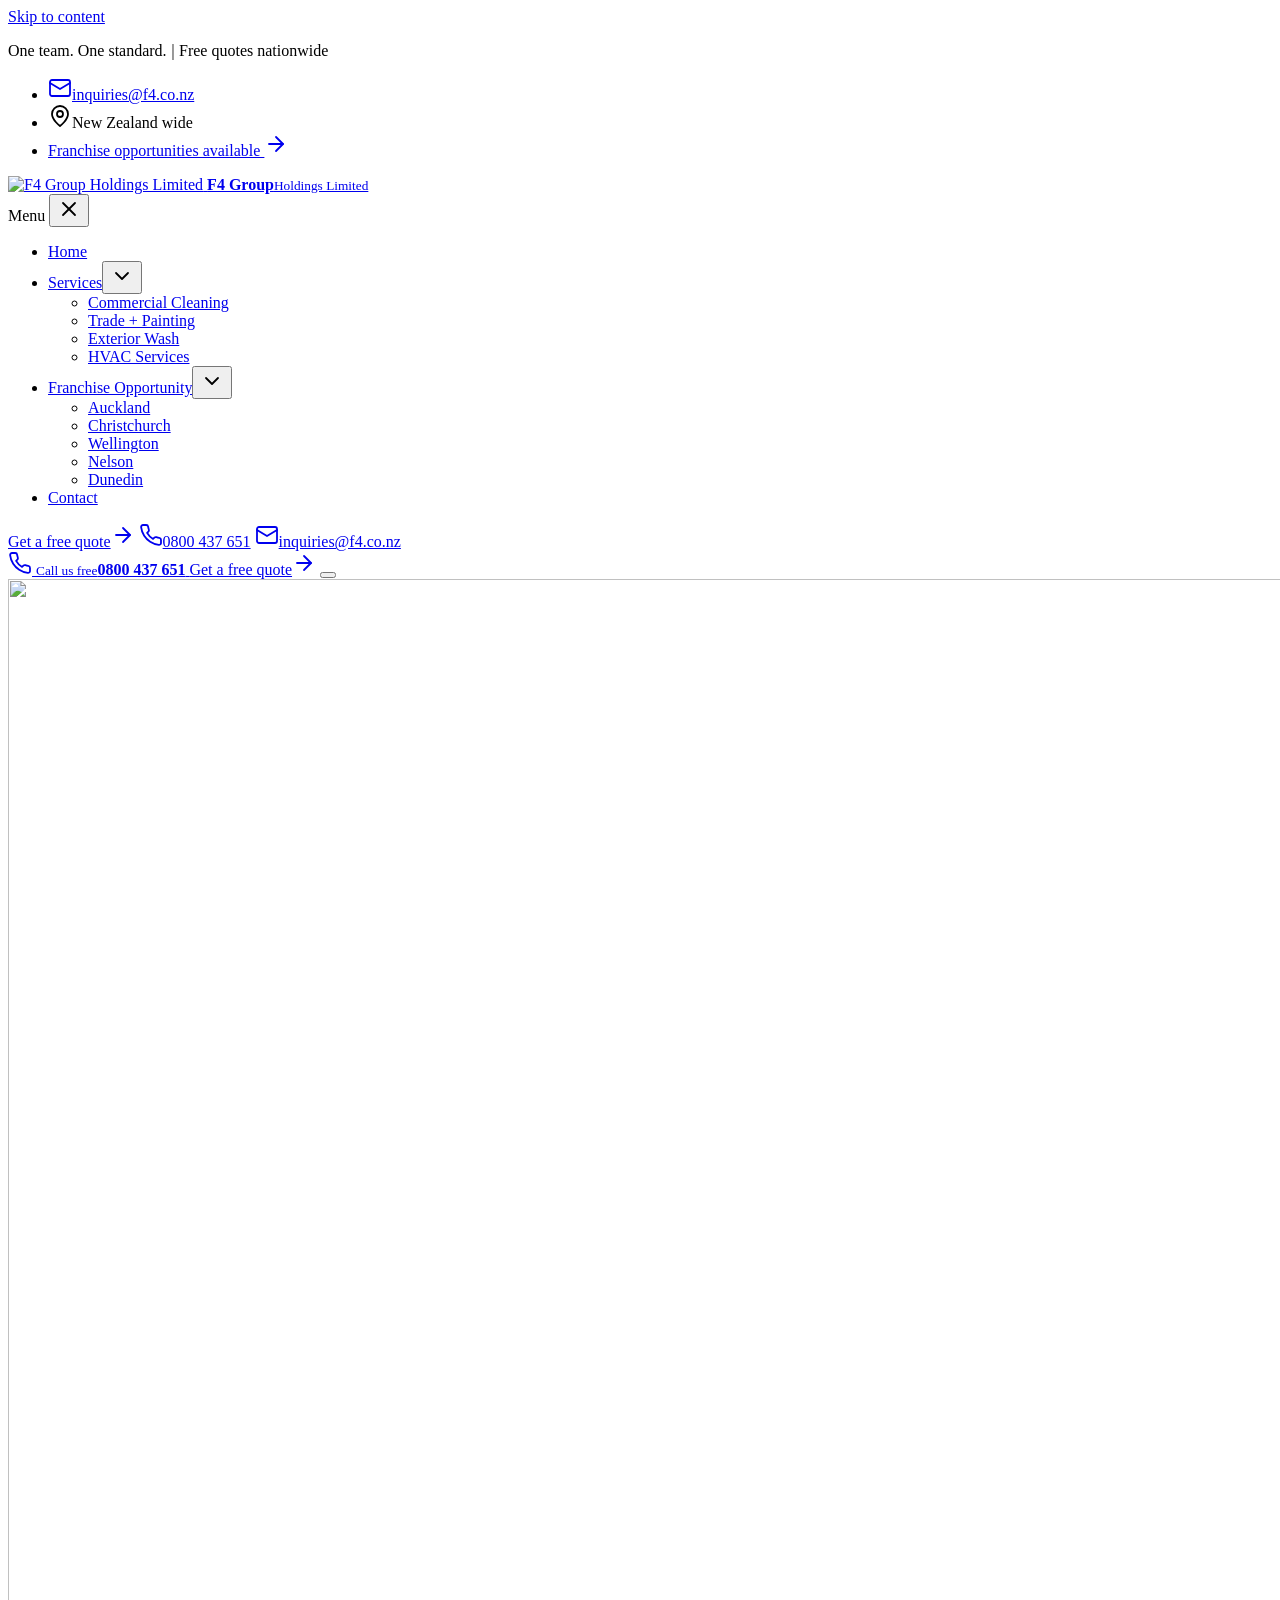
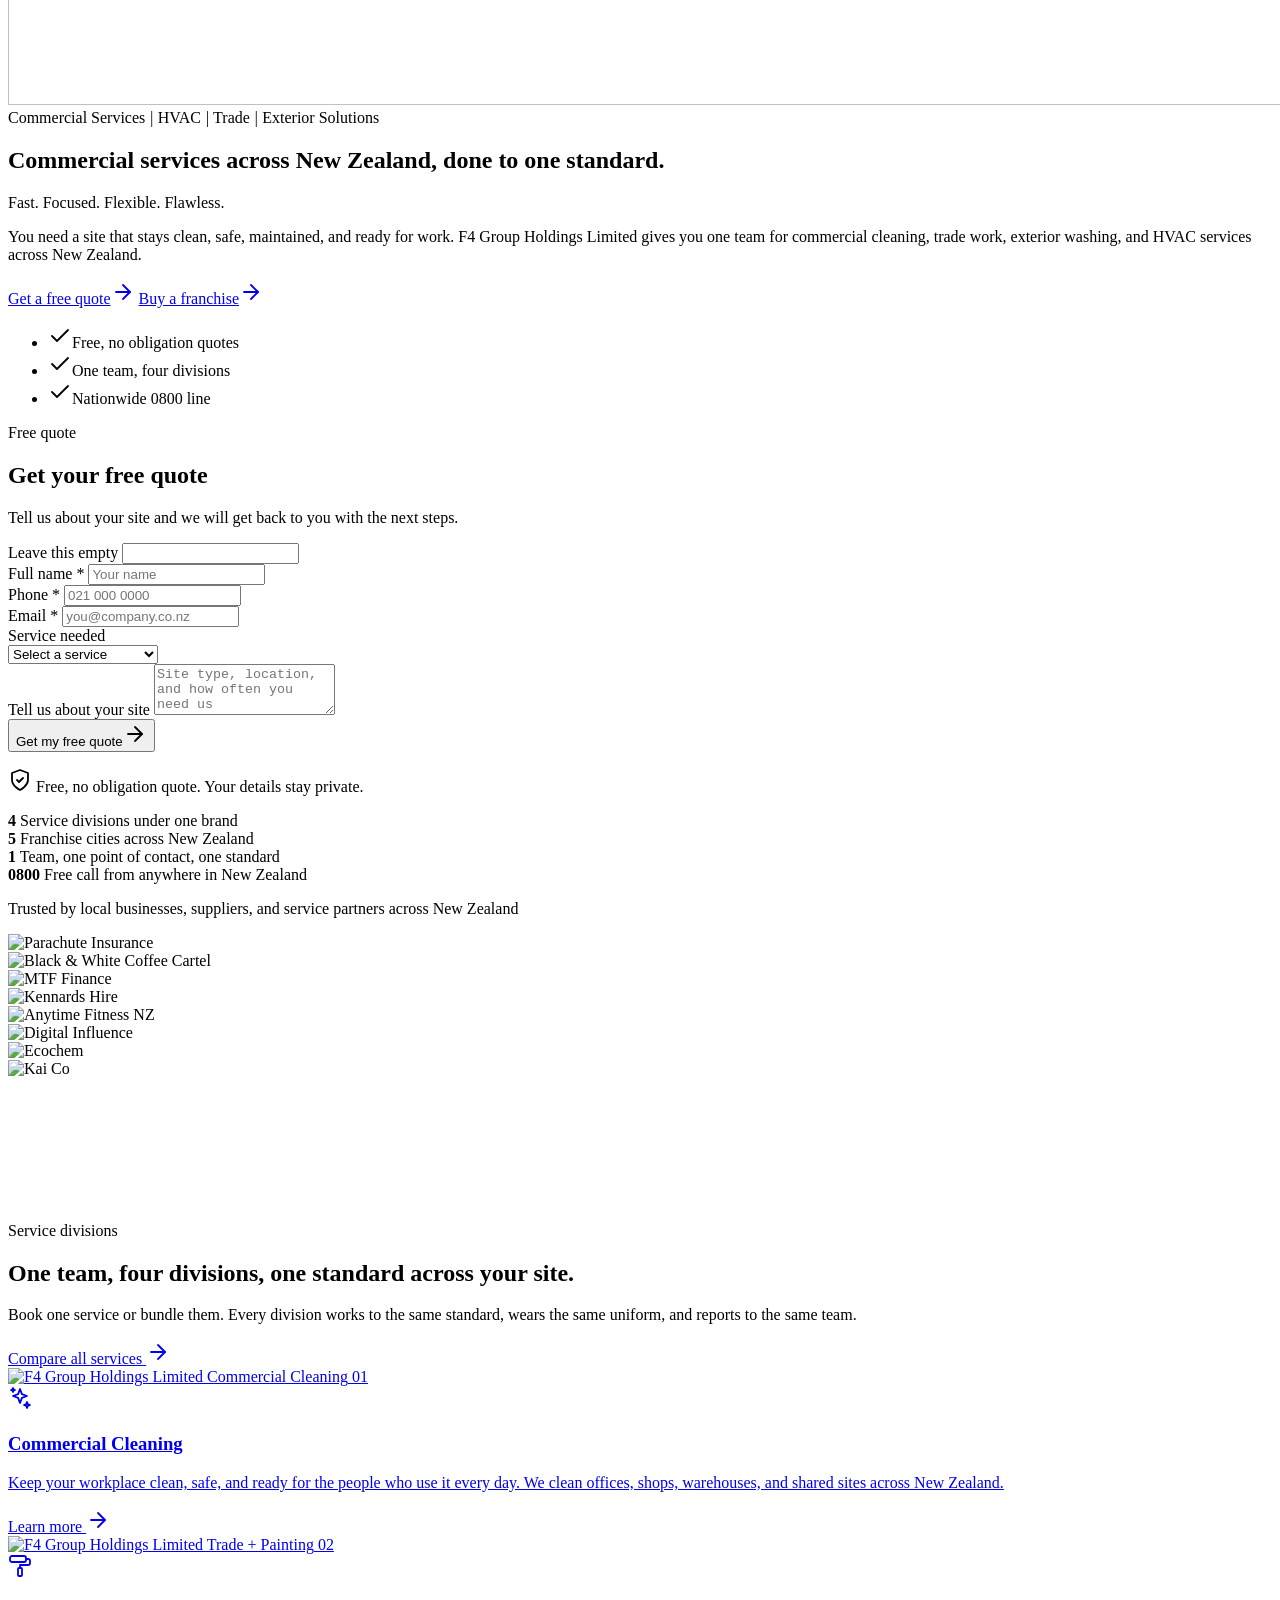
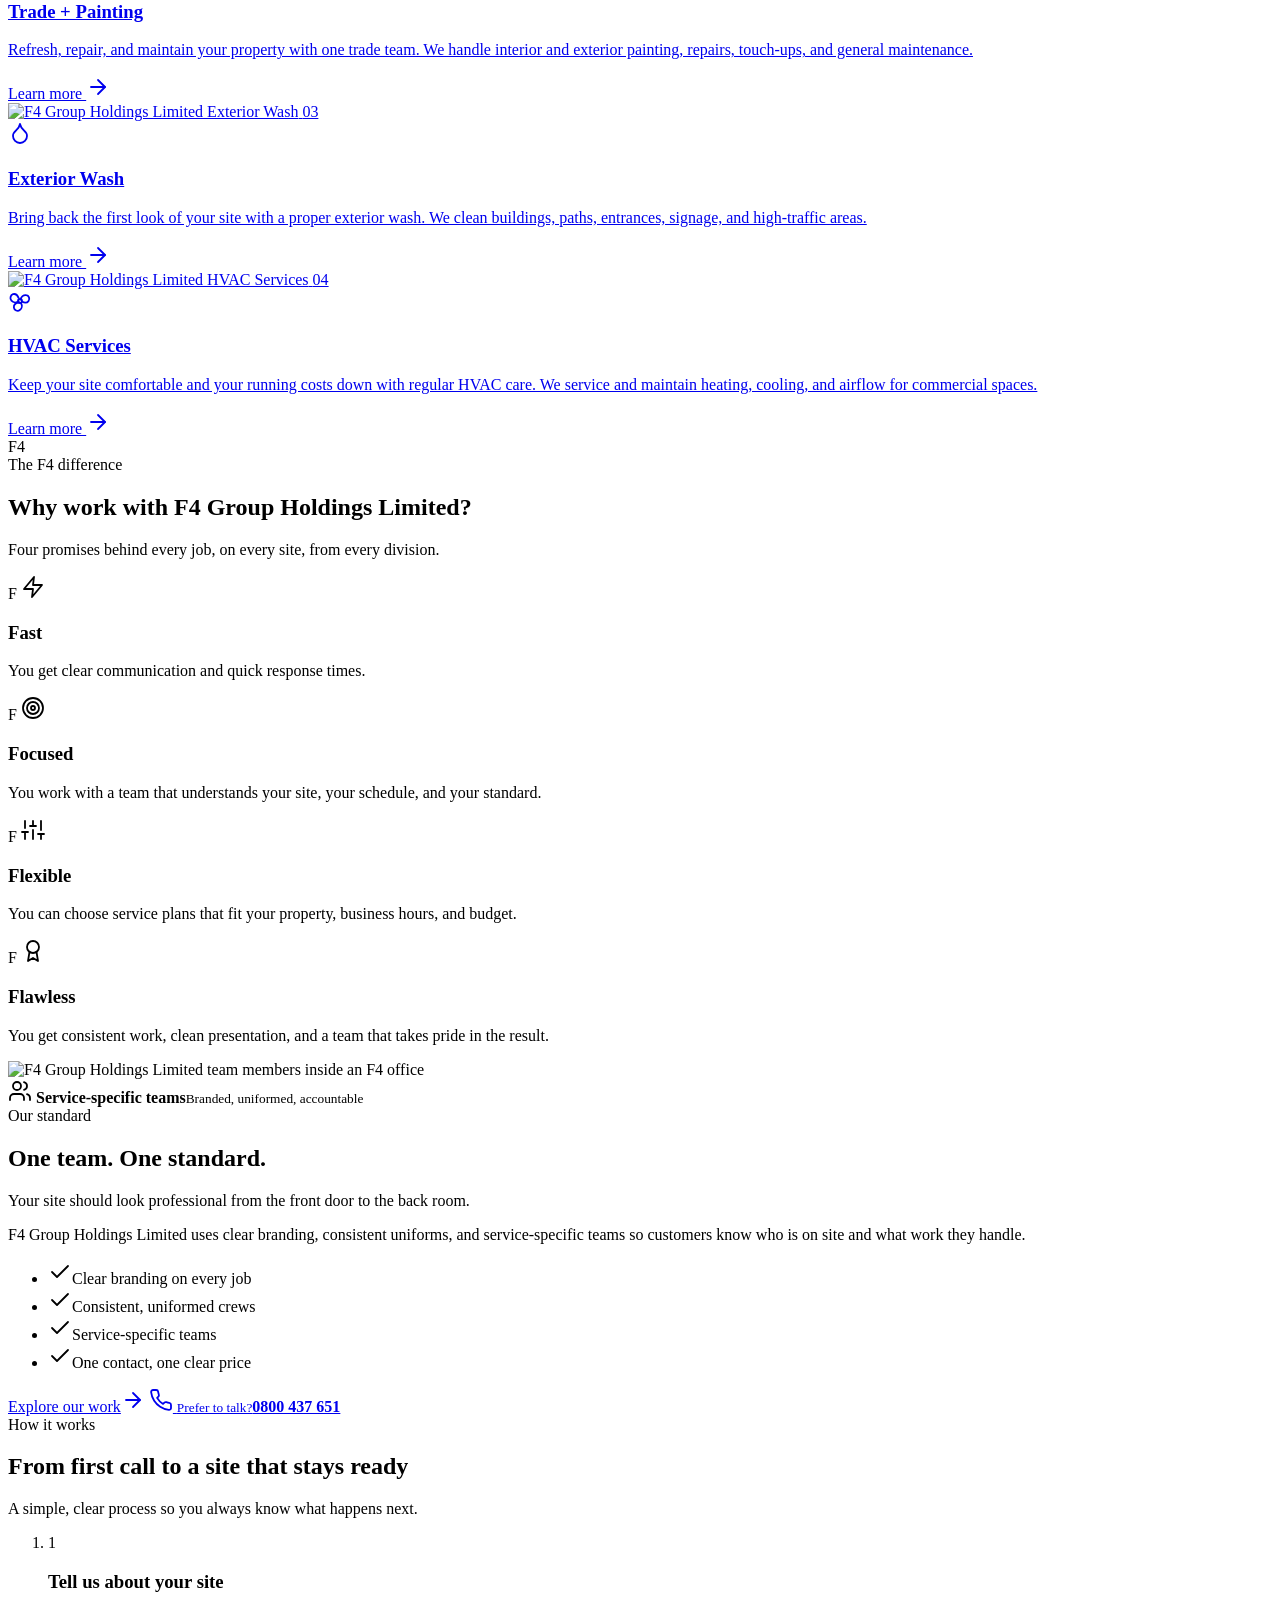
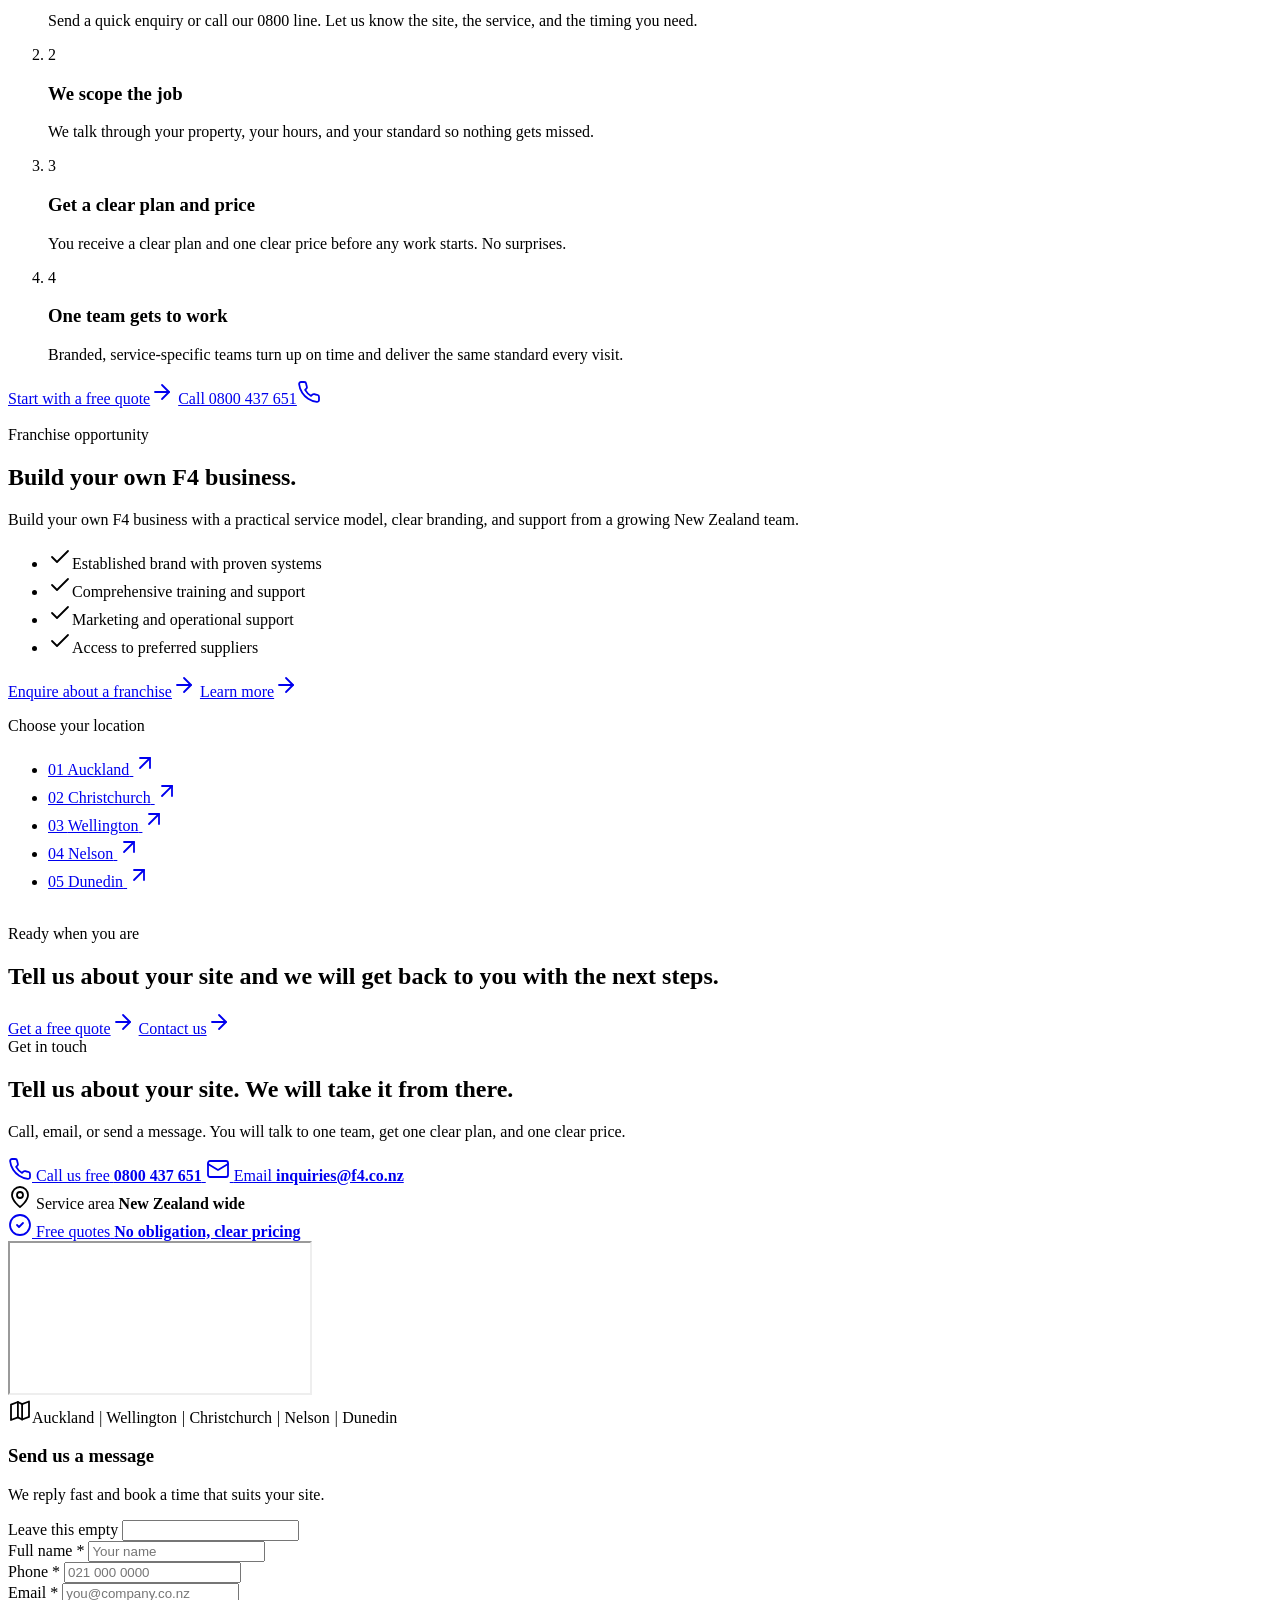
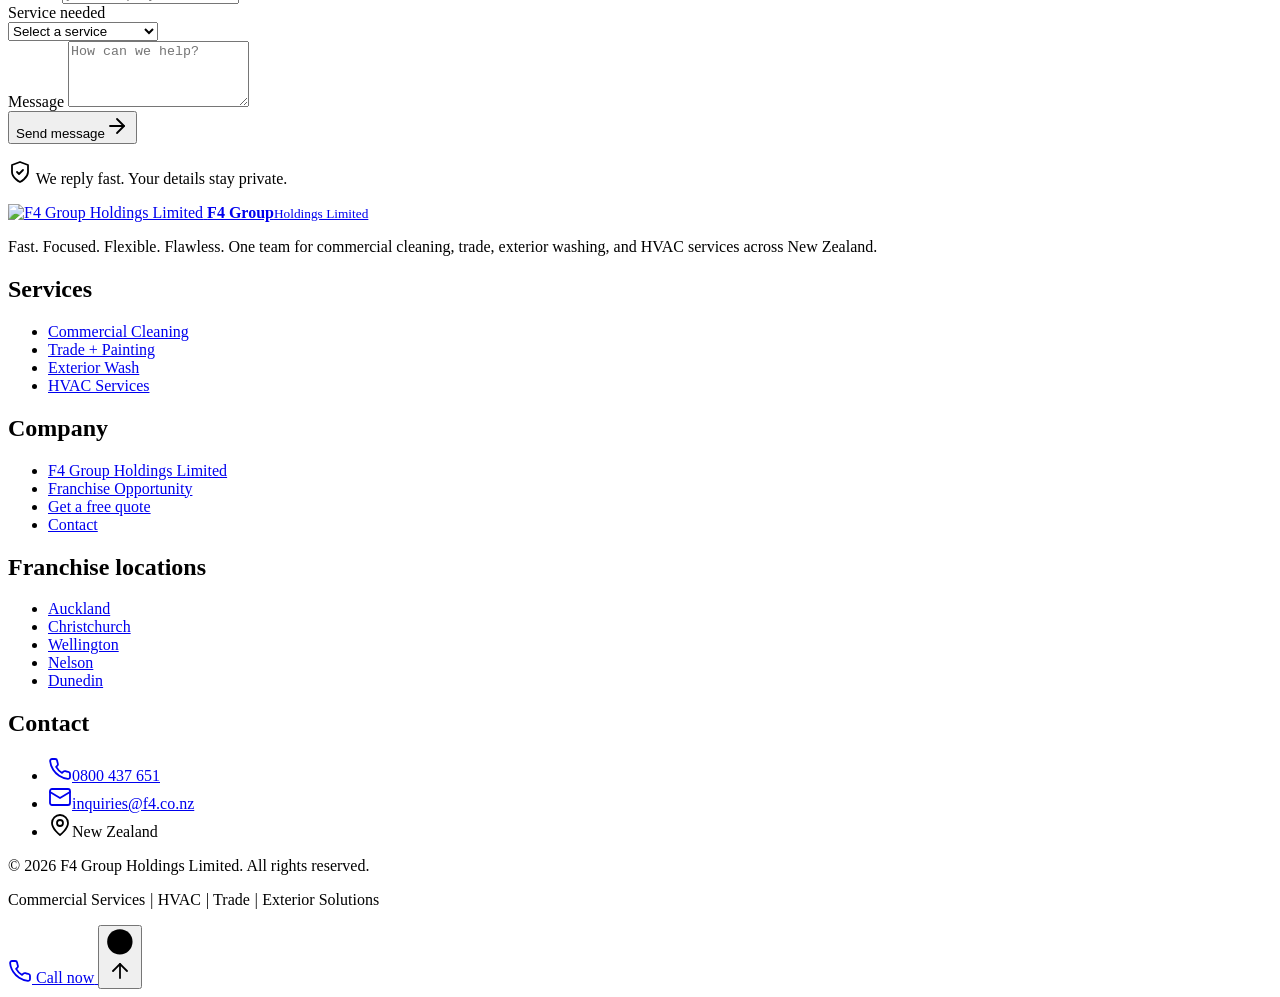
==== docs/index.html @ ef9515d4 "Add GitHub Pages demo site pages" ====
<!doctype html>
<html lang="en-US">
<head>
	<meta charset="UTF-8">
	<meta name="viewport" content="width=device-width, initial-scale=1, viewport-fit=cover">
	<title>F4 Group Holdings Limited | Commercial Services NZ</title>
<meta name='robots' content='noindex, nofollow' />
<script>document.documentElement.classList.add('js');</script>
<link rel="preload" href="assets/fonts/archivo-black-latin-400-normal.woff2" as="font" type="font/woff2" crossorigin>
<link rel="preload" href="assets/fonts/inter-latin-400-normal.woff2" as="font" type="font/woff2" crossorigin>
<link rel="preload" href="assets/img/hero.webp" as="image" fetchpriority="high">
<meta name="theme-color" content="#0b0b0d">
<style id='classic-theme-styles-inline-css'>
/*! This file is auto-generated */
.wp-block-button__link{color:#fff;background-color:#32373c;border-radius:9999px;box-shadow:none;text-decoration:none;padding:calc(.667em + 2px) calc(1.333em + 2px);font-size:1.125em}.wp-block-file__button{background:#32373c;color:#fff;text-decoration:none}
</style>
<style id='global-styles-inline-css'>
:root{--wp--preset--aspect-ratio--square: 1;--wp--preset--aspect-ratio--4-3: 4/3;--wp--preset--aspect-ratio--3-4: 3/4;--wp--preset--aspect-ratio--3-2: 3/2;--wp--preset--aspect-ratio--2-3: 2/3;--wp--preset--aspect-ratio--16-9: 16/9;--wp--preset--aspect-ratio--9-16: 9/16;--wp--preset--color--black: #000000;--wp--preset--color--cyan-bluish-gray: #abb8c3;--wp--preset--color--white: #ffffff;--wp--preset--color--pale-pink: #f78da7;--wp--preset--color--vivid-red: #cf2e2e;--wp--preset--color--luminous-vivid-orange: #ff6900;--wp--preset--color--luminous-vivid-amber: #fcb900;--wp--preset--color--light-green-cyan: #7bdcb5;--wp--preset--color--vivid-green-cyan: #00d084;--wp--preset--color--pale-cyan-blue: #8ed1fc;--wp--preset--color--vivid-cyan-blue: #0693e3;--wp--preset--color--vivid-purple: #9b51e0;--wp--preset--gradient--vivid-cyan-blue-to-vivid-purple: linear-gradient(135deg,rgba(6,147,227,1) 0%,rgb(155,81,224) 100%);--wp--preset--gradient--light-green-cyan-to-vivid-green-cyan: linear-gradient(135deg,rgb(122,220,180) 0%,rgb(0,208,130) 100%);--wp--preset--gradient--luminous-vivid-amber-to-luminous-vivid-orange: linear-gradient(135deg,rgba(252,185,0,1) 0%,rgba(255,105,0,1) 100%);--wp--preset--gradient--luminous-vivid-orange-to-vivid-red: linear-gradient(135deg,rgba(255,105,0,1) 0%,rgb(207,46,46) 100%);--wp--preset--gradient--very-light-gray-to-cyan-bluish-gray: linear-gradient(135deg,rgb(238,238,238) 0%,rgb(169,184,195) 100%);--wp--preset--gradient--cool-to-warm-spectrum: linear-gradient(135deg,rgb(74,234,220) 0%,rgb(151,120,209) 20%,rgb(207,42,186) 40%,rgb(238,44,130) 60%,rgb(251,105,98) 80%,rgb(254,248,76) 100%);--wp--preset--gradient--blush-light-purple: linear-gradient(135deg,rgb(255,206,236) 0%,rgb(152,150,240) 100%);--wp--preset--gradient--blush-bordeaux: linear-gradient(135deg,rgb(254,205,165) 0%,rgb(254,45,45) 50%,rgb(107,0,62) 100%);--wp--preset--gradient--luminous-dusk: linear-gradient(135deg,rgb(255,203,112) 0%,rgb(199,81,192) 50%,rgb(65,88,208) 100%);--wp--preset--gradient--pale-ocean: linear-gradient(135deg,rgb(255,245,203) 0%,rgb(182,227,212) 50%,rgb(51,167,181) 100%);--wp--preset--gradient--electric-grass: linear-gradient(135deg,rgb(202,248,128) 0%,rgb(113,206,126) 100%);--wp--preset--gradient--midnight: linear-gradient(135deg,rgb(2,3,129) 0%,rgb(40,116,252) 100%);--wp--preset--font-size--small: 13px;--wp--preset--font-size--medium: 20px;--wp--preset--font-size--large: 36px;--wp--preset--font-size--x-large: 42px;--wp--preset--spacing--20: 0.44rem;--wp--preset--spacing--30: 0.67rem;--wp--preset--spacing--40: 1rem;--wp--preset--spacing--50: 1.5rem;--wp--preset--spacing--60: 2.25rem;--wp--preset--spacing--70: 3.38rem;--wp--preset--spacing--80: 5.06rem;--wp--preset--shadow--natural: 6px 6px 9px rgba(0, 0, 0, 0.2);--wp--preset--shadow--deep: 12px 12px 50px rgba(0, 0, 0, 0.4);--wp--preset--shadow--sharp: 6px 6px 0px rgba(0, 0, 0, 0.2);--wp--preset--shadow--outlined: 6px 6px 0px -3px rgba(255, 255, 255, 1), 6px 6px rgba(0, 0, 0, 1);--wp--preset--shadow--crisp: 6px 6px 0px rgba(0, 0, 0, 1);}:where(.is-layout-flex){gap: 0.5em;}:where(.is-layout-grid){gap: 0.5em;}body .is-layout-flex{display: flex;}.is-layout-flex{flex-wrap: wrap;align-items: center;}.is-layout-flex > :is(*, div){margin: 0;}body .is-layout-grid{display: grid;}.is-layout-grid > :is(*, div){margin: 0;}:where(.wp-block-columns.is-layout-flex){gap: 2em;}:where(.wp-block-columns.is-layout-grid){gap: 2em;}:where(.wp-block-post-template.is-layout-flex){gap: 1.25em;}:where(.wp-block-post-template.is-layout-grid){gap: 1.25em;}.has-black-color{color: var(--wp--preset--color--black) !important;}.has-cyan-bluish-gray-color{color: var(--wp--preset--color--cyan-bluish-gray) !important;}.has-white-color{color: var(--wp--preset--color--white) !important;}.has-pale-pink-color{color: var(--wp--preset--color--pale-pink) !important;}.has-vivid-red-color{color: var(--wp--preset--color--vivid-red) !important;}.has-luminous-vivid-orange-color{color: var(--wp--preset--color--luminous-vivid-orange) !important;}.has-luminous-vivid-amber-color{color: var(--wp--preset--color--luminous-vivid-amber) !important;}.has-light-green-cyan-color{color: var(--wp--preset--color--light-green-cyan) !important;}.has-vivid-green-cyan-color{color: var(--wp--preset--color--vivid-green-cyan) !important;}.has-pale-cyan-blue-color{color: var(--wp--preset--color--pale-cyan-blue) !important;}.has-vivid-cyan-blue-color{color: var(--wp--preset--color--vivid-cyan-blue) !important;}.has-vivid-purple-color{color: var(--wp--preset--color--vivid-purple) !important;}.has-black-background-color{background-color: var(--wp--preset--color--black) !important;}.has-cyan-bluish-gray-background-color{background-color: var(--wp--preset--color--cyan-bluish-gray) !important;}.has-white-background-color{background-color: var(--wp--preset--color--white) !important;}.has-pale-pink-background-color{background-color: var(--wp--preset--color--pale-pink) !important;}.has-vivid-red-background-color{background-color: var(--wp--preset--color--vivid-red) !important;}.has-luminous-vivid-orange-background-color{background-color: var(--wp--preset--color--luminous-vivid-orange) !important;}.has-luminous-vivid-amber-background-color{background-color: var(--wp--preset--color--luminous-vivid-amber) !important;}.has-light-green-cyan-background-color{background-color: var(--wp--preset--color--light-green-cyan) !important;}.has-vivid-green-cyan-background-color{background-color: var(--wp--preset--color--vivid-green-cyan) !important;}.has-pale-cyan-blue-background-color{background-color: var(--wp--preset--color--pale-cyan-blue) !important;}.has-vivid-cyan-blue-background-color{background-color: var(--wp--preset--color--vivid-cyan-blue) !important;}.has-vivid-purple-background-color{background-color: var(--wp--preset--color--vivid-purple) !important;}.has-black-border-color{border-color: var(--wp--preset--color--black) !important;}.has-cyan-bluish-gray-border-color{border-color: var(--wp--preset--color--cyan-bluish-gray) !important;}.has-white-border-color{border-color: var(--wp--preset--color--white) !important;}.has-pale-pink-border-color{border-color: var(--wp--preset--color--pale-pink) !important;}.has-vivid-red-border-color{border-color: var(--wp--preset--color--vivid-red) !important;}.has-luminous-vivid-orange-border-color{border-color: var(--wp--preset--color--luminous-vivid-orange) !important;}.has-luminous-vivid-amber-border-color{border-color: var(--wp--preset--color--luminous-vivid-amber) !important;}.has-light-green-cyan-border-color{border-color: var(--wp--preset--color--light-green-cyan) !important;}.has-vivid-green-cyan-border-color{border-color: var(--wp--preset--color--vivid-green-cyan) !important;}.has-pale-cyan-blue-border-color{border-color: var(--wp--preset--color--pale-cyan-blue) !important;}.has-vivid-cyan-blue-border-color{border-color: var(--wp--preset--color--vivid-cyan-blue) !important;}.has-vivid-purple-border-color{border-color: var(--wp--preset--color--vivid-purple) !important;}.has-vivid-cyan-blue-to-vivid-purple-gradient-background{background: var(--wp--preset--gradient--vivid-cyan-blue-to-vivid-purple) !important;}.has-light-green-cyan-to-vivid-green-cyan-gradient-background{background: var(--wp--preset--gradient--light-green-cyan-to-vivid-green-cyan) !important;}.has-luminous-vivid-amber-to-luminous-vivid-orange-gradient-background{background: var(--wp--preset--gradient--luminous-vivid-amber-to-luminous-vivid-orange) !important;}.has-luminous-vivid-orange-to-vivid-red-gradient-background{background: var(--wp--preset--gradient--luminous-vivid-orange-to-vivid-red) !important;}.has-very-light-gray-to-cyan-bluish-gray-gradient-background{background: var(--wp--preset--gradient--very-light-gray-to-cyan-bluish-gray) !important;}.has-cool-to-warm-spectrum-gradient-background{background: var(--wp--preset--gradient--cool-to-warm-spectrum) !important;}.has-blush-light-purple-gradient-background{background: var(--wp--preset--gradient--blush-light-purple) !important;}.has-blush-bordeaux-gradient-background{background: var(--wp--preset--gradient--blush-bordeaux) !important;}.has-luminous-dusk-gradient-background{background: var(--wp--preset--gradient--luminous-dusk) !important;}.has-pale-ocean-gradient-background{background: var(--wp--preset--gradient--pale-ocean) !important;}.has-electric-grass-gradient-background{background: var(--wp--preset--gradient--electric-grass) !important;}.has-midnight-gradient-background{background: var(--wp--preset--gradient--midnight) !important;}.has-small-font-size{font-size: var(--wp--preset--font-size--small) !important;}.has-medium-font-size{font-size: var(--wp--preset--font-size--medium) !important;}.has-large-font-size{font-size: var(--wp--preset--font-size--large) !important;}.has-x-large-font-size{font-size: var(--wp--preset--font-size--x-large) !important;}
:where(.wp-block-post-template.is-layout-flex){gap: 1.25em;}:where(.wp-block-post-template.is-layout-grid){gap: 1.25em;}
:where(.wp-block-columns.is-layout-flex){gap: 2em;}:where(.wp-block-columns.is-layout-grid){gap: 2em;}
:root :where(.wp-block-pullquote){font-size: 1.5em;line-height: 1.6;}
</style>
<link rel='stylesheet' id='f4-main-css' href='assets/css/main.css' media='all' />
<style>
html { color-scheme: light; }
.map-static { position: absolute; inset: 0; display: grid; place-items: center; text-align: center; padding: 24px 24px 80px;
  background: radial-gradient(circle at 30% 40%, rgba(229,6,21,.12), transparent 60%), repeating-linear-gradient(0deg, #e8e5df 0 1px, transparent 1px 40px), repeating-linear-gradient(90deg, #e8e5df 0 1px, transparent 1px 40px), #f1eee9; color: #1a1a1f; }
.map-static__inner { display: grid; gap: 6px; max-width: 320px; }
.map-static strong { font-family: "Archivo Black", sans-serif; font-weight: 400; font-size: 20px; }
.map-static span span, .map-static__inner > span { font-size: 14px; color: #5f5f69; }
</style>
</head>
<body class="home page-template-default page page-id-5 wp-embed-responsive is-home">
<a class="skip-link" href="#main">Skip to content</a>
<div class="scroll-progress" aria-hidden="true"><span></span></div>

<header class="site-header" data-header>
	<div class="topbar">
		<div class="container topbar__inner">
			<p class="topbar__tag">One team. One standard. <i>|</i> Free quotes nationwide</p>
			<ul class="topbar__links">
				<li><a href="mailto:inquiries@f4.co.nz"><svg class="icon icon-mail " width="24" height="24" viewBox="0 0 24 24" fill="none" stroke="currentColor" stroke-width="1.8" stroke-linecap="round" stroke-linejoin="round" aria-hidden="true" focusable="false"><rect x="2" y="4" width="20" height="16" rx="2"/><path d="m22 7-10 6L2 7"/></svg><span>inquiries@f4.co.nz</span></a></li>
				<li><span><svg class="icon icon-pin " width="24" height="24" viewBox="0 0 24 24" fill="none" stroke="currentColor" stroke-width="1.8" stroke-linecap="round" stroke-linejoin="round" aria-hidden="true" focusable="false"><path d="M20 10c0 6-8 12-8 12s-8-6-8-12a8 8 0 0 1 16 0z"/><circle cx="12" cy="10" r="3"/></svg>New Zealand wide</span></li>
				<li><a class="topbar__franchise" href="franchise-opportunity.html">Franchise opportunities available <svg class="icon icon-arrow-right " width="24" height="24" viewBox="0 0 24 24" fill="none" stroke="currentColor" stroke-width="1.8" stroke-linecap="round" stroke-linejoin="round" aria-hidden="true" focusable="false"><path d="M5 12h14"/><path d="m12 5 7 7-7 7"/></svg></a></li>
			</ul>
		</div>
	</div>

	<div class="container header-main">
		<a class="brand" href="index.html" aria-label="F4 Group Holdings Limited home">
			<img class="brand__logo" src="assets/img/logo.png" alt="F4 Group Holdings Limited" width="120" height="116">			<span class="brand__text"><strong>F4 Group</strong><small>Holdings Limited</small></span>
		</a>

		<nav class="primary-nav" id="primary-nav" aria-label="Primary" data-nav>
			<div class="primary-nav__head">
				<span class="eyebrow eyebrow--gold">Menu</span>
				<button class="nav-close" type="button" aria-label="Close menu" data-nav-close><svg class="icon icon-close " width="24" height="24" viewBox="0 0 24 24" fill="none" stroke="currentColor" stroke-width="1.8" stroke-linecap="round" stroke-linejoin="round" aria-hidden="true" focusable="false"><path d="M18 6 6 18"/><path d="m6 6 12 12"/></svg></button>
			</div>
			<ul id="menu-f4-primary" class="menu"><li id="menu-item-20" class="menu-item menu-item-type-post_type menu-item-object-page menu-item-home current-menu-item page_item page-item-5 current_page_item menu-item-20"><a href="index.html" aria-current="page">Home</a></li>
<li id="menu-item-21" class="menu-item menu-item-type-post_type menu-item-object-page menu-item-has-children menu-item-21"><a href="f4-group.html">Services</a><button class="submenu-toggle" type="button" aria-expanded="false" aria-label="Show Services submenu"><svg class="icon icon-chevron-down " width="24" height="24" viewBox="0 0 24 24" fill="none" stroke="currentColor" stroke-width="1.8" stroke-linecap="round" stroke-linejoin="round" aria-hidden="true" focusable="false"><path d="m6 9 6 6 6-6"/></svg></button>
<ul class="sub-menu">
	<li id="menu-item-22" class="menu-item menu-item-type-post_type menu-item-object-page menu-item-22"><a href="services-commercial-cleaning.html">Commercial Cleaning</a></li>
	<li id="menu-item-23" class="menu-item menu-item-type-post_type menu-item-object-page menu-item-23"><a href="services-trade-painting.html">Trade + Painting</a></li>
	<li id="menu-item-24" class="menu-item menu-item-type-post_type menu-item-object-page menu-item-24"><a href="services-exterior-wash.html">Exterior Wash</a></li>
	<li id="menu-item-25" class="menu-item menu-item-type-post_type menu-item-object-page menu-item-25"><a href="services-hvac-services.html">HVAC Services</a></li>
</ul>
</li>
<li id="menu-item-26" class="menu-item menu-item-type-post_type menu-item-object-page menu-item-has-children menu-item-26"><a href="franchise-opportunity.html">Franchise Opportunity</a><button class="submenu-toggle" type="button" aria-expanded="false" aria-label="Show Franchise Opportunity submenu"><svg class="icon icon-chevron-down " width="24" height="24" viewBox="0 0 24 24" fill="none" stroke="currentColor" stroke-width="1.8" stroke-linecap="round" stroke-linejoin="round" aria-hidden="true" focusable="false"><path d="m6 9 6 6 6-6"/></svg></button>
<ul class="sub-menu">
	<li id="menu-item-27" class="menu-item menu-item-type-post_type menu-item-object-page menu-item-27"><a href="franchise-auckland.html">Auckland</a></li>
	<li id="menu-item-28" class="menu-item menu-item-type-post_type menu-item-object-page menu-item-28"><a href="franchise-christchurch.html">Christchurch</a></li>
	<li id="menu-item-29" class="menu-item menu-item-type-post_type menu-item-object-page menu-item-29"><a href="franchise-wellington.html">Wellington</a></li>
	<li id="menu-item-30" class="menu-item menu-item-type-post_type menu-item-object-page menu-item-30"><a href="franchise-nelson.html">Nelson</a></li>
	<li id="menu-item-31" class="menu-item menu-item-type-post_type menu-item-object-page menu-item-31"><a href="franchise-dunedin.html">Dunedin</a></li>
</ul>
</li>
<li id="menu-item-32" class="menu-item menu-item-type-post_type menu-item-object-page menu-item-32"><a href="contact.html">Contact</a></li>
</ul>			<div class="primary-nav__foot">
				<a class="btn btn--red" href="quote.html" ><span>Get a free quote</span><svg class="icon icon-arrow-right " width="24" height="24" viewBox="0 0 24 24" fill="none" stroke="currentColor" stroke-width="1.8" stroke-linecap="round" stroke-linejoin="round" aria-hidden="true" focusable="false"><path d="M5 12h14"/><path d="m12 5 7 7-7 7"/></svg></a>				<a class="nav-contact" href="tel:0800437651"><svg class="icon icon-phone " width="24" height="24" viewBox="0 0 24 24" fill="none" stroke="currentColor" stroke-width="1.8" stroke-linecap="round" stroke-linejoin="round" aria-hidden="true" focusable="false"><path d="M22 16.92v3a2 2 0 0 1-2.18 2 19.8 19.8 0 0 1-8.63-3.07 19.5 19.5 0 0 1-6-6A19.8 19.8 0 0 1 2.12 4.18 2 2 0 0 1 4.11 2h3a2 2 0 0 1 2 1.72c.13.96.36 1.9.7 2.81a2 2 0 0 1-.45 2.11L8.09 9.91a16 16 0 0 0 6 6l1.27-1.27a2 2 0 0 1 2.11-.45c.91.34 1.85.57 2.81.7A2 2 0 0 1 22 16.92z"/></svg><span>0800 437 651</span></a>
				<a class="nav-contact" href="mailto:inquiries@f4.co.nz"><svg class="icon icon-mail " width="24" height="24" viewBox="0 0 24 24" fill="none" stroke="currentColor" stroke-width="1.8" stroke-linecap="round" stroke-linejoin="round" aria-hidden="true" focusable="false"><rect x="2" y="4" width="20" height="16" rx="2"/><path d="m22 7-10 6L2 7"/></svg><span>inquiries@f4.co.nz</span></a>
			</div>
		</nav>

		<div class="header-actions">
			<a class="header-call" href="tel:0800437651" aria-label="Call 0800 437 651">
				<span class="call-circle"><svg class="icon icon-phone " width="24" height="24" viewBox="0 0 24 24" fill="none" stroke="currentColor" stroke-width="1.8" stroke-linecap="round" stroke-linejoin="round" aria-hidden="true" focusable="false"><path d="M22 16.92v3a2 2 0 0 1-2.18 2 19.8 19.8 0 0 1-8.63-3.07 19.5 19.5 0 0 1-6-6A19.8 19.8 0 0 1 2.12 4.18 2 2 0 0 1 4.11 2h3a2 2 0 0 1 2 1.72c.13.96.36 1.9.7 2.81a2 2 0 0 1-.45 2.11L8.09 9.91a16 16 0 0 0 6 6l1.27-1.27a2 2 0 0 1 2.11-.45c.91.34 1.85.57 2.81.7A2 2 0 0 1 22 16.92z"/></svg></span>
				<span class="header-call__text"><small>Call us free</small><strong>0800 437 651</strong></span>
			</a>
			<a class="btn btn--red" href="quote.html" data-cta="header"><span>Get a free quote</span><svg class="icon icon-arrow-right " width="24" height="24" viewBox="0 0 24 24" fill="none" stroke="currentColor" stroke-width="1.8" stroke-linecap="round" stroke-linejoin="round" aria-hidden="true" focusable="false"><path d="M5 12h14"/><path d="m12 5 7 7-7 7"/></svg></a>			<button class="nav-toggle" type="button" aria-controls="primary-nav" aria-expanded="false" aria-label="Open menu" data-nav-toggle>
				<span></span><span></span><span></span>
			</button>
		</div>
	</div>
</header>
<div class="nav-overlay" data-nav-close aria-hidden="true"></div>

<main id="main" class="site-main">

<!-- HERO: content shows immediately, no reveal animation. -->
<section class="hero" aria-labelledby="hero-title">
	<div class="hero__media" aria-hidden="true">
		<img src="assets/img/hero.webp" alt="" width="2000" height="1126" fetchpriority="high">
	</div>
	<div class="hero__grid-lines" aria-hidden="true"></div>
	<div class="container hero__inner">
		<div class="hero__content">
			<span class="eyebrow eyebrow--gold">Commercial Services <i>|</i> HVAC <i>|</i> Trade <i>|</i> Exterior Solutions</span>
			<h1 id="hero-title" class="hero__title">Commercial services across New Zealand, <span class="text-red">done to one standard.</span></h1>
			<p class="hero__tagline">Fast. Focused. Flexible. Flawless.</p>
			<p class="hero__text">You need a site that stays clean, safe, maintained, and ready for work. F4 Group Holdings Limited gives you one team for commercial cleaning, trade work, exterior washing, and HVAC services across New Zealand.</p>
			<div class="btn-row">
				<a class="btn btn--red" href="quote.html" ><span>Get a free quote</span><svg class="icon icon-arrow-right " width="24" height="24" viewBox="0 0 24 24" fill="none" stroke="currentColor" stroke-width="1.8" stroke-linecap="round" stroke-linejoin="round" aria-hidden="true" focusable="false"><path d="M5 12h14"/><path d="m12 5 7 7-7 7"/></svg></a>				<a class="btn btn--white" href="franchise-opportunity.html" ><span>Buy a franchise</span><svg class="icon icon-arrow-right " width="24" height="24" viewBox="0 0 24 24" fill="none" stroke="currentColor" stroke-width="1.8" stroke-linecap="round" stroke-linejoin="round" aria-hidden="true" focusable="false"><path d="M5 12h14"/><path d="m12 5 7 7-7 7"/></svg></a>			</div>
			<ul class="hero__trust">
				<li><svg class="icon icon-check " width="24" height="24" viewBox="0 0 24 24" fill="none" stroke="currentColor" stroke-width="1.8" stroke-linecap="round" stroke-linejoin="round" aria-hidden="true" focusable="false"><path d="M20 6 9 17l-5-5"/></svg>Free, no obligation quotes</li>
				<li><svg class="icon icon-check " width="24" height="24" viewBox="0 0 24 24" fill="none" stroke="currentColor" stroke-width="1.8" stroke-linecap="round" stroke-linejoin="round" aria-hidden="true" focusable="false"><path d="M20 6 9 17l-5-5"/></svg>One team, four divisions</li>
				<li><svg class="icon icon-check " width="24" height="24" viewBox="0 0 24 24" fill="none" stroke="currentColor" stroke-width="1.8" stroke-linecap="round" stroke-linejoin="round" aria-hidden="true" focusable="false"><path d="M20 6 9 17l-5-5"/></svg>Nationwide 0800 line</li>
			</ul>
		</div>

		<div class="hero__form">
			<div class="form-card form-card--hero" id="quote">
				<div class="form-card__head">
					<span class="form-card__badge">Free quote</span>
					<h2 class="h3">Get your free quote</h2>
					<p>Tell us about your site and we will get back to you with the next steps.</p>
				</div>
					<form id="f4-form-quote-1" class="f4-form f4-form--quote is-compact" action="#" method="post" novalidate>
		
		<input type="hidden" name="action" value="f4_form">
		<input type="hidden" name="f4_type" value="quote">
		<input type="hidden" name="f4_id" value="f4-form-quote-1">
		<input type="hidden" name="f4_ref" value="index.html">
		<input type="hidden" id="f4_nonce" name="f4_nonce" value="ca314bc2db" /><input type="hidden" name="_wp_http_referer" value="/" />		<div class="hp-field" aria-hidden="true"><label>Leave this empty <input type="text" name="f4_website" tabindex="-1" autocomplete="off"></label></div>

		<div class="form-grid">
			<div class="field">
				<label for="f4-form-quote-1-name">Full name <span class="req">*</span></label>
				<input id="f4-form-quote-1-name" type="text" name="f4_name" autocomplete="name" required placeholder="Your name">
			</div>
			<div class="field">
				<label for="f4-form-quote-1-phone">Phone <span class="req">*</span></label>
				<input id="f4-form-quote-1-phone" type="tel" name="f4_phone" autocomplete="tel" required placeholder="021 000 0000">
			</div>
			<div class="field ">
				<label for="f4-form-quote-1-email">Email <span class="req">*</span></label>
				<input id="f4-form-quote-1-email" type="email" name="f4_email" autocomplete="email" required placeholder="you@company.co.nz">
			</div>

							<div class="field ">
					<label for="f4-form-quote-1-service">Service needed</label>
					<div class="select-wrap">
						<select id="f4-form-quote-1-service" name="f4_service" data-service-select>
							<option value="">Select a service</option>
															<option value="Commercial Cleaning" data-slug="commercial-cleaning" >Commercial Cleaning</option>
															<option value="Trade + Painting" data-slug="trade-painting" >Trade + Painting</option>
															<option value="Exterior Wash" data-slug="exterior-wash" >Exterior Wash</option>
															<option value="HVAC Services" data-slug="hvac-services" >HVAC Services</option>
														<option value="Multiple Services" data-slug="multiple">Multiple services</option>
							<option value="Franchise enquiry" data-slug="franchise">Franchise enquiry</option>
						</select>
					</div>
				</div>
			
			<div class="field field--full">
				<label for="f4-form-quote-1-message">Tell us about your site</label>
				<textarea id="f4-form-quote-1-message" name="f4_message" rows="3" placeholder="Site type, location, and how often you need us"></textarea>
			</div>

					</div>

		<button type="submit" class="btn btn--red btn--block btn--lg">
			<span>Get my free quote</span><svg class="icon icon-arrow-right " width="24" height="24" viewBox="0 0 24 24" fill="none" stroke="currentColor" stroke-width="1.8" stroke-linecap="round" stroke-linejoin="round" aria-hidden="true" focusable="false"><path d="M5 12h14"/><path d="m12 5 7 7-7 7"/></svg>		</button>
		<p class="form-foot"><svg class="icon icon-shield " width="24" height="24" viewBox="0 0 24 24" fill="none" stroke="currentColor" stroke-width="1.8" stroke-linecap="round" stroke-linejoin="round" aria-hidden="true" focusable="false"><path d="M12 22s8-4 8-10V5l-8-3-8 3v7c0 6 8 10 8 10z"/><path d="m9 12 2 2 4-4"/></svg> <span>Free, no obligation quote. Your details stay private.</span></p>
	</form>
				</div>
		</div>
	</div>
</section>

<!-- STATS -->
<section class="stats" aria-label="F4 at a glance">
	<div class="container stats__grid">
		<div class="stat" data-reveal data-delay="0">
			<strong class="stat__num"><span data-count="4">4</span></strong>
			<span class="stat__label">Service divisions under one brand</span>
		</div>
		<div class="stat" data-reveal data-delay="1">
			<strong class="stat__num"><span data-count="5">5</span></strong>
			<span class="stat__label">Franchise cities across New Zealand</span>
		</div>
		<div class="stat" data-reveal data-delay="2">
			<strong class="stat__num"><span data-count="1">1</span></strong>
			<span class="stat__label">Team, one point of contact, one standard</span>
		</div>
		<div class="stat" data-reveal data-delay="3">
			<strong class="stat__num">0800</strong>
			<span class="stat__label">Free call from anywhere in New Zealand</span>
		</div>
	</div>
</section>

<!-- PARTNERS -->
<section class="partners" aria-labelledby="partners-title">
	<div class="container">
		<p id="partners-title" class="partners__title">Trusted by local businesses, suppliers, and service partners across New Zealand</p>
	</div>
	<div class="marquee" data-reveal="fade">
		<div class="marquee__track">
												<div class="marquee__item" >
						<img src="assets/img/partners/parachute.png" alt="Parachute Insurance" loading="lazy" height="56">
					</div>
									<div class="marquee__item" >
						<img src="assets/img/partners/blackwhite-coffee.png" alt="Black &amp; White Coffee Cartel" loading="lazy" height="56">
					</div>
									<div class="marquee__item" >
						<img src="assets/img/partners/mtf-finance.png" alt="MTF Finance" loading="lazy" height="56">
					</div>
									<div class="marquee__item" >
						<img src="assets/img/partners/kennards-hire.png" alt="Kennards Hire" loading="lazy" height="56">
					</div>
									<div class="marquee__item" >
						<img src="assets/img/partners/anytime-fitness.png" alt="Anytime Fitness NZ" loading="lazy" height="56">
					</div>
									<div class="marquee__item" >
						<img src="assets/img/partners/digital-influence.png" alt="Digital Influence" loading="lazy" height="56">
					</div>
									<div class="marquee__item" >
						<img src="assets/img/partners/ecochem.png" alt="Ecochem" loading="lazy" height="56">
					</div>
									<div class="marquee__item" >
						<img src="assets/img/partners/kaico.png" alt="Kai Co" loading="lazy" height="56">
					</div>
																<div class="marquee__item" aria-hidden="true">
						<img src="assets/img/partners/parachute.png" alt="" loading="lazy" height="56">
					</div>
									<div class="marquee__item" aria-hidden="true">
						<img src="assets/img/partners/blackwhite-coffee.png" alt="" loading="lazy" height="56">
					</div>
									<div class="marquee__item" aria-hidden="true">
						<img src="assets/img/partners/mtf-finance.png" alt="" loading="lazy" height="56">
					</div>
									<div class="marquee__item" aria-hidden="true">
						<img src="assets/img/partners/kennards-hire.png" alt="" loading="lazy" height="56">
					</div>
									<div class="marquee__item" aria-hidden="true">
						<img src="assets/img/partners/anytime-fitness.png" alt="" loading="lazy" height="56">
					</div>
									<div class="marquee__item" aria-hidden="true">
						<img src="assets/img/partners/digital-influence.png" alt="" loading="lazy" height="56">
					</div>
									<div class="marquee__item" aria-hidden="true">
						<img src="assets/img/partners/ecochem.png" alt="" loading="lazy" height="56">
					</div>
									<div class="marquee__item" aria-hidden="true">
						<img src="assets/img/partners/kaico.png" alt="" loading="lazy" height="56">
					</div>
									</div>
	</div>
</section>

<!-- SERVICES -->
<section class="section section--paper services" id="services" aria-labelledby="services-title">
	<div class="container">
		<div class="section-head section-head--split">
			<div data-reveal>
				<span class="eyebrow ">Service divisions</span>				<h2 id="services-title" class="h2">One team, four divisions, <span class="text-red">one standard</span> across your site.</h2>
			</div>
			<div data-reveal data-delay="1">
				<p class="lead">Book one service or bundle them. Every division works to the same standard, wears the same uniform, and reports to the same team.</p>
				<a class="link-arrow" href="f4-group.html">Compare all services <svg class="icon icon-arrow-right " width="24" height="24" viewBox="0 0 24 24" fill="none" stroke="currentColor" stroke-width="1.8" stroke-linecap="round" stroke-linejoin="round" aria-hidden="true" focusable="false"><path d="M5 12h14"/><path d="m12 5 7 7-7 7"/></svg></a>
			</div>
		</div>

		<div class="service-grid">
			<a class="service-card" href="services-commercial-cleaning.html" data-reveal data-delay="0">
			<div class="service-card__media">
				<img src="assets/img/service-commercial-cleaning.webp" alt="F4 Group Holdings Limited Commercial Cleaning" loading="lazy" width="800" height="450">
				<span class="service-card__num">01</span>
			</div>
			<div class="service-card__body">
				<span class="service-card__icon"><svg class="icon icon-sparkle " width="24" height="24" viewBox="0 0 24 24" fill="none" stroke="currentColor" stroke-width="1.8" stroke-linecap="round" stroke-linejoin="round" aria-hidden="true" focusable="false"><path d="M12 3l1.9 5.1L19 10l-5.1 1.9L12 17l-1.9-5.1L5 10l5.1-1.9z"/><path d="M19 16l.8 2.2L22 19l-2.2.8L19 22l-.8-2.2L16 19l2.2-.8z"/><path d="M5 2l.6 1.4L7 4l-1.4.6L5 6l-.6-1.4L3 4l1.4-.6z"/></svg></span>
				<h3 class="service-card__title">Commercial Cleaning</h3>
				<p>Keep your workplace clean, safe, and ready for the people who use it every day. We clean offices, shops, warehouses, and shared sites across New Zealand.</p>
				<span class="service-card__more">Learn more <svg class="icon icon-arrow-right " width="24" height="24" viewBox="0 0 24 24" fill="none" stroke="currentColor" stroke-width="1.8" stroke-linecap="round" stroke-linejoin="round" aria-hidden="true" focusable="false"><path d="M5 12h14"/><path d="m12 5 7 7-7 7"/></svg></span>
			</div>
		</a>
			<a class="service-card" href="services-trade-painting.html" data-reveal data-delay="1">
			<div class="service-card__media">
				<img src="assets/img/service-trade-painting.webp" alt="F4 Group Holdings Limited Trade + Painting" loading="lazy" width="800" height="450">
				<span class="service-card__num">02</span>
			</div>
			<div class="service-card__body">
				<span class="service-card__icon"><svg class="icon icon-roller " width="24" height="24" viewBox="0 0 24 24" fill="none" stroke="currentColor" stroke-width="1.8" stroke-linecap="round" stroke-linejoin="round" aria-hidden="true" focusable="false"><rect x="2" y="2" width="16" height="6" rx="2"/><path d="M18 5h2a2 2 0 0 1 2 2v2a2 2 0 0 1-2 2h-8v3"/><rect x="10" y="14" width="4" height="8" rx="1"/></svg></span>
				<h3 class="service-card__title">Trade + Painting</h3>
				<p>Refresh, repair, and maintain your property with one trade team. We handle interior and exterior painting, repairs, touch-ups, and general maintenance.</p>
				<span class="service-card__more">Learn more <svg class="icon icon-arrow-right " width="24" height="24" viewBox="0 0 24 24" fill="none" stroke="currentColor" stroke-width="1.8" stroke-linecap="round" stroke-linejoin="round" aria-hidden="true" focusable="false"><path d="M5 12h14"/><path d="m12 5 7 7-7 7"/></svg></span>
			</div>
		</a>
			<a class="service-card" href="services-exterior-wash.html" data-reveal data-delay="2">
			<div class="service-card__media">
				<img src="assets/img/service-exterior-wash.webp" alt="F4 Group Holdings Limited Exterior Wash" loading="lazy" width="800" height="450">
				<span class="service-card__num">03</span>
			</div>
			<div class="service-card__body">
				<span class="service-card__icon"><svg class="icon icon-droplet " width="24" height="24" viewBox="0 0 24 24" fill="none" stroke="currentColor" stroke-width="1.8" stroke-linecap="round" stroke-linejoin="round" aria-hidden="true" focusable="false"><path d="M12 22a7 7 0 0 0 7-7c0-2-1-3.9-3-5.5S12.5 5.5 12 3c-.5 2.5-2 4.9-4 6.5S5 13 5 15a7 7 0 0 0 7 7z"/></svg></span>
				<h3 class="service-card__title">Exterior Wash</h3>
				<p>Bring back the first look of your site with a proper exterior wash. We clean buildings, paths, entrances, signage, and high-traffic areas.</p>
				<span class="service-card__more">Learn more <svg class="icon icon-arrow-right " width="24" height="24" viewBox="0 0 24 24" fill="none" stroke="currentColor" stroke-width="1.8" stroke-linecap="round" stroke-linejoin="round" aria-hidden="true" focusable="false"><path d="M5 12h14"/><path d="m12 5 7 7-7 7"/></svg></span>
			</div>
		</a>
			<a class="service-card" href="services-hvac-services.html" data-reveal data-delay="3">
			<div class="service-card__media">
				<img src="assets/img/service-hvac.webp" alt="F4 Group Holdings Limited HVAC Services" loading="lazy" width="800" height="450">
				<span class="service-card__num">04</span>
			</div>
			<div class="service-card__body">
				<span class="service-card__icon"><svg class="icon icon-fan " width="24" height="24" viewBox="0 0 24 24" fill="none" stroke="currentColor" stroke-width="1.8" stroke-linecap="round" stroke-linejoin="round" aria-hidden="true" focusable="false"><path d="M10.8 12.3c-2.4 1.6-5.6 1.4-7.4-.6C1.6 9.7 2.4 6 5 5.2c2.6-.8 4.6 1.3 5.6 3.6"/><path d="M12.6 10.6c.4-2.8 2.9-4.9 5.6-4.5 2.7.3 4 3.9 2.3 6-1.7 2.2-4.5 1.6-6.6.3"/><path d="M12.9 13.9c1.6 2.4 1.1 5.6-1.1 7.2-2.2 1.6-5.6.2-5.9-2.5-.3-2.7 2-4.4 4.4-4.9"/><circle cx="12" cy="12" r="2"/></svg></span>
				<h3 class="service-card__title">HVAC Services</h3>
				<p>Keep your site comfortable and your running costs down with regular HVAC care. We service and maintain heating, cooling, and airflow for commercial spaces.</p>
				<span class="service-card__more">Learn more <svg class="icon icon-arrow-right " width="24" height="24" viewBox="0 0 24 24" fill="none" stroke="currentColor" stroke-width="1.8" stroke-linecap="round" stroke-linejoin="round" aria-hidden="true" focusable="false"><path d="M5 12h14"/><path d="m12 5 7 7-7 7"/></svg></span>
			</div>
		</a>
	</div>
	</div>
</section>

<!-- WHY F4 -->
<section class="section section--dark why" aria-labelledby="why-title">
	<div class="why__bg-word" aria-hidden="true" data-parallax="0.15">F4</div>
	<div class="container">
		<div class="section-head section-head--center" data-reveal>
			<span class="eyebrow eyebrow--gold">The F4 difference</span>			<h2 id="why-title" class="h2">Why work with F4 Group Holdings Limited?</h2>
			<p class="lead">Four promises behind every job, on every site, from every division.</p>
		</div>
		<div class="values-grid">
							<article class="value-card" data-reveal data-delay="0">
					<span class="value-card__letter" aria-hidden="true">F</span>
					<span class="value-card__icon"><svg class="icon icon-bolt " width="24" height="24" viewBox="0 0 24 24" fill="none" stroke="currentColor" stroke-width="1.8" stroke-linecap="round" stroke-linejoin="round" aria-hidden="true" focusable="false"><path d="M13 2 3 14h9l-1 8 10-12h-9z"/></svg></span>
					<h3 class="value-card__title">Fast</h3>
					<p>You get clear communication and quick response times.</p>
				</article>
							<article class="value-card" data-reveal data-delay="1">
					<span class="value-card__letter" aria-hidden="true">F</span>
					<span class="value-card__icon"><svg class="icon icon-target " width="24" height="24" viewBox="0 0 24 24" fill="none" stroke="currentColor" stroke-width="1.8" stroke-linecap="round" stroke-linejoin="round" aria-hidden="true" focusable="false"><circle cx="12" cy="12" r="10"/><circle cx="12" cy="12" r="6"/><circle cx="12" cy="12" r="2"/></svg></span>
					<h3 class="value-card__title">Focused</h3>
					<p>You work with a team that understands your site, your schedule, and your standard.</p>
				</article>
							<article class="value-card" data-reveal data-delay="2">
					<span class="value-card__letter" aria-hidden="true">F</span>
					<span class="value-card__icon"><svg class="icon icon-sliders " width="24" height="24" viewBox="0 0 24 24" fill="none" stroke="currentColor" stroke-width="1.8" stroke-linecap="round" stroke-linejoin="round" aria-hidden="true" focusable="false"><path d="M4 21v-7"/><path d="M4 10V3"/><path d="M12 21v-9"/><path d="M12 8V3"/><path d="M20 21v-5"/><path d="M20 12V3"/><path d="M1 14h6"/><path d="M9 8h6"/><path d="M17 16h6"/></svg></span>
					<h3 class="value-card__title">Flexible</h3>
					<p>You can choose service plans that fit your property, business hours, and budget.</p>
				</article>
							<article class="value-card" data-reveal data-delay="3">
					<span class="value-card__letter" aria-hidden="true">F</span>
					<span class="value-card__icon"><svg class="icon icon-award " width="24" height="24" viewBox="0 0 24 24" fill="none" stroke="currentColor" stroke-width="1.8" stroke-linecap="round" stroke-linejoin="round" aria-hidden="true" focusable="false"><circle cx="12" cy="8" r="6"/><path d="M15.5 12.9 17 22l-5-3-5 3 1.5-9.1"/></svg></span>
					<h3 class="value-card__title">Flawless</h3>
					<p>You get consistent work, clean presentation, and a team that takes pride in the result.</p>
				</article>
					</div>
	</div>
</section>

<!-- ONE TEAM -->
<section class="section one-team" aria-labelledby="oneteam-title">
	<div class="container split">
		<div class="split__media" data-reveal="left">
			<div class="framed-img">
				<img src="assets/img/one-team.webp" alt="F4 Group Holdings Limited team members inside an F4 office" loading="lazy" width="1600" height="774">
			</div>
			<div class="floating-badge" data-parallax="-0.06">
				<span class="floating-badge__icon"><svg class="icon icon-users " width="24" height="24" viewBox="0 0 24 24" fill="none" stroke="currentColor" stroke-width="1.8" stroke-linecap="round" stroke-linejoin="round" aria-hidden="true" focusable="false"><path d="M16 21v-2a4 4 0 0 0-4-4H6a4 4 0 0 0-4 4v2"/><circle cx="9" cy="7" r="4"/><path d="M22 21v-2a4 4 0 0 0-3-3.87"/><path d="M16 3.13a4 4 0 0 1 0 7.75"/></svg></span>
				<span><strong>Service-specific teams</strong><small>Branded, uniformed, accountable</small></span>
			</div>
		</div>
		<div class="split__content" data-reveal="right">
			<span class="eyebrow ">Our standard</span>			<h2 id="oneteam-title" class="h2">One team. <span class="text-red">One standard.</span></h2>
			<p class="lead">Your site should look professional from the front door to the back room.</p>
			<p>F4 Group Holdings Limited uses clear branding, consistent uniforms, and service-specific teams so customers know who is on site and what work they handle.</p>
			<ul class="check-list check-list--2">
				<li><svg class="icon icon-check " width="24" height="24" viewBox="0 0 24 24" fill="none" stroke="currentColor" stroke-width="1.8" stroke-linecap="round" stroke-linejoin="round" aria-hidden="true" focusable="false"><path d="M20 6 9 17l-5-5"/></svg>Clear branding on every job</li>
				<li><svg class="icon icon-check " width="24" height="24" viewBox="0 0 24 24" fill="none" stroke="currentColor" stroke-width="1.8" stroke-linecap="round" stroke-linejoin="round" aria-hidden="true" focusable="false"><path d="M20 6 9 17l-5-5"/></svg>Consistent, uniformed crews</li>
				<li><svg class="icon icon-check " width="24" height="24" viewBox="0 0 24 24" fill="none" stroke="currentColor" stroke-width="1.8" stroke-linecap="round" stroke-linejoin="round" aria-hidden="true" focusable="false"><path d="M20 6 9 17l-5-5"/></svg>Service-specific teams</li>
				<li><svg class="icon icon-check " width="24" height="24" viewBox="0 0 24 24" fill="none" stroke="currentColor" stroke-width="1.8" stroke-linecap="round" stroke-linejoin="round" aria-hidden="true" focusable="false"><path d="M20 6 9 17l-5-5"/></svg>One contact, one clear price</li>
			</ul>
			<div class="btn-row">
				<a class="btn btn--red" href="f4-group.html" ><span>Explore our work</span><svg class="icon icon-arrow-right " width="24" height="24" viewBox="0 0 24 24" fill="none" stroke="currentColor" stroke-width="1.8" stroke-linecap="round" stroke-linejoin="round" aria-hidden="true" focusable="false"><path d="M5 12h14"/><path d="m12 5 7 7-7 7"/></svg></a>				<a class="phone-link" href="tel:0800437651">
					<span class="call-circle call-circle--light"><svg class="icon icon-phone " width="24" height="24" viewBox="0 0 24 24" fill="none" stroke="currentColor" stroke-width="1.8" stroke-linecap="round" stroke-linejoin="round" aria-hidden="true" focusable="false"><path d="M22 16.92v3a2 2 0 0 1-2.18 2 19.8 19.8 0 0 1-8.63-3.07 19.5 19.5 0 0 1-6-6A19.8 19.8 0 0 1 2.12 4.18 2 2 0 0 1 4.11 2h3a2 2 0 0 1 2 1.72c.13.96.36 1.9.7 2.81a2 2 0 0 1-.45 2.11L8.09 9.91a16 16 0 0 0 6 6l1.27-1.27a2 2 0 0 1 2.11-.45c.91.34 1.85.57 2.81.7A2 2 0 0 1 22 16.92z"/></svg></span>
					<span><small>Prefer to talk?</small><strong>0800 437 651</strong></span>
				</a>
			</div>
		</div>
	</div>
</section>

<!-- PROCESS -->
<section class="section section--paper process" aria-labelledby="process-title">
	<div class="container">
		<div class="section-head section-head--center" data-reveal>
			<span class="eyebrow ">How it works</span>			<h2 id="process-title" class="h2">From first call to a site that stays ready</h2>
			<p class="lead">A simple, clear process so you always know what happens next.</p>
		</div>
		<ol class="process-steps" data-process>
							<li class="process-step" data-reveal data-delay="0">
					<span class="process-step__num">1</span>
					<h3 class="process-step__title">Tell us about your site</h3>
					<p>Send a quick enquiry or call our 0800 line. Let us know the site, the service, and the timing you need.</p>
				</li>
							<li class="process-step" data-reveal data-delay="1">
					<span class="process-step__num">2</span>
					<h3 class="process-step__title">We scope the job</h3>
					<p>We talk through your property, your hours, and your standard so nothing gets missed.</p>
				</li>
							<li class="process-step" data-reveal data-delay="2">
					<span class="process-step__num">3</span>
					<h3 class="process-step__title">Get a clear plan and price</h3>
					<p>You receive a clear plan and one clear price before any work starts. No surprises.</p>
				</li>
							<li class="process-step" data-reveal data-delay="3">
					<span class="process-step__num">4</span>
					<h3 class="process-step__title">One team gets to work</h3>
					<p>Branded, service-specific teams turn up on time and deliver the same standard every visit.</p>
				</li>
					</ol>
		<div class="btn-row btn-row--center" data-reveal>
			<a class="btn btn--red" href="quote.html" ><span>Start with a free quote</span><svg class="icon icon-arrow-right " width="24" height="24" viewBox="0 0 24 24" fill="none" stroke="currentColor" stroke-width="1.8" stroke-linecap="round" stroke-linejoin="round" aria-hidden="true" focusable="false"><path d="M5 12h14"/><path d="m12 5 7 7-7 7"/></svg></a>			<a class="btn btn--dark" href="tel:0800437651" ><span>Call 0800 437 651</span><svg class="icon icon-phone " width="24" height="24" viewBox="0 0 24 24" fill="none" stroke="currentColor" stroke-width="1.8" stroke-linecap="round" stroke-linejoin="round" aria-hidden="true" focusable="false"><path d="M22 16.92v3a2 2 0 0 1-2.18 2 19.8 19.8 0 0 1-8.63-3.07 19.5 19.5 0 0 1-6-6A19.8 19.8 0 0 1 2.12 4.18 2 2 0 0 1 4.11 2h3a2 2 0 0 1 2 1.72c.13.96.36 1.9.7 2.81a2 2 0 0 1-.45 2.11L8.09 9.91a16 16 0 0 0 6 6l1.27-1.27a2 2 0 0 1 2.11-.45c.91.34 1.85.57 2.81.7A2 2 0 0 1 22 16.92z"/></svg></a>		</div>
	</div>
</section>

<!-- FRANCHISE -->
<section class="section franchise-band" aria-labelledby="franchise-title">
	<div class="franchise-band__bg" aria-hidden="true">
		<img src="assets/img/hero.webp" alt="" loading="lazy" data-parallax="0.12">
	</div>
	<div class="container franchise-band__inner">
		<div class="franchise-band__content" data-reveal="left">
			<span class="eyebrow eyebrow--gold">Franchise opportunity</span>			<h2 id="franchise-title" class="h2">Build your own F4 business.</h2>
			<p class="lead">Build your own F4 business with a practical service model, clear branding, and support from a growing New Zealand team.</p>
			<ul class="check-list check-list--light check-list--2">
									<li><svg class="icon icon-check " width="24" height="24" viewBox="0 0 24 24" fill="none" stroke="currentColor" stroke-width="1.8" stroke-linecap="round" stroke-linejoin="round" aria-hidden="true" focusable="false"><path d="M20 6 9 17l-5-5"/></svg>Established brand with proven systems</li>
									<li><svg class="icon icon-check " width="24" height="24" viewBox="0 0 24 24" fill="none" stroke="currentColor" stroke-width="1.8" stroke-linecap="round" stroke-linejoin="round" aria-hidden="true" focusable="false"><path d="M20 6 9 17l-5-5"/></svg>Comprehensive training and support</li>
									<li><svg class="icon icon-check " width="24" height="24" viewBox="0 0 24 24" fill="none" stroke="currentColor" stroke-width="1.8" stroke-linecap="round" stroke-linejoin="round" aria-hidden="true" focusable="false"><path d="M20 6 9 17l-5-5"/></svg>Marketing and operational support</li>
									<li><svg class="icon icon-check " width="24" height="24" viewBox="0 0 24 24" fill="none" stroke="currentColor" stroke-width="1.8" stroke-linecap="round" stroke-linejoin="round" aria-hidden="true" focusable="false"><path d="M20 6 9 17l-5-5"/></svg>Access to preferred suppliers</li>
							</ul>
			<div class="btn-row">
				<a class="btn btn--red" href="franchise-opportunity.html#enquire" ><span>Enquire about a franchise</span><svg class="icon icon-arrow-right " width="24" height="24" viewBox="0 0 24 24" fill="none" stroke="currentColor" stroke-width="1.8" stroke-linecap="round" stroke-linejoin="round" aria-hidden="true" focusable="false"><path d="M5 12h14"/><path d="m12 5 7 7-7 7"/></svg></a>				<a class="btn btn--white" href="franchise-opportunity.html" ><span>Learn more</span><svg class="icon icon-arrow-right " width="24" height="24" viewBox="0 0 24 24" fill="none" stroke="currentColor" stroke-width="1.8" stroke-linecap="round" stroke-linejoin="round" aria-hidden="true" focusable="false"><path d="M5 12h14"/><path d="m12 5 7 7-7 7"/></svg></a>			</div>
		</div>
		<div class="franchise-band__cities" data-reveal="right">
			<p class="cities-title">Choose your location</p>
			<ul class="city-list">
									<li>
						<a class="city-link" href="franchise-auckland.html">
							<span class="city-link__num">01</span>
							<span class="city-link__name">Auckland</span>
							<span class="city-link__arrow"><svg class="icon icon-arrow-up-right " width="24" height="24" viewBox="0 0 24 24" fill="none" stroke="currentColor" stroke-width="1.8" stroke-linecap="round" stroke-linejoin="round" aria-hidden="true" focusable="false"><path d="M7 17 17 7"/><path d="M7 7h10v10"/></svg></span>
						</a>
					</li>
									<li>
						<a class="city-link" href="franchise-christchurch.html">
							<span class="city-link__num">02</span>
							<span class="city-link__name">Christchurch</span>
							<span class="city-link__arrow"><svg class="icon icon-arrow-up-right " width="24" height="24" viewBox="0 0 24 24" fill="none" stroke="currentColor" stroke-width="1.8" stroke-linecap="round" stroke-linejoin="round" aria-hidden="true" focusable="false"><path d="M7 17 17 7"/><path d="M7 7h10v10"/></svg></span>
						</a>
					</li>
									<li>
						<a class="city-link" href="franchise-wellington.html">
							<span class="city-link__num">03</span>
							<span class="city-link__name">Wellington</span>
							<span class="city-link__arrow"><svg class="icon icon-arrow-up-right " width="24" height="24" viewBox="0 0 24 24" fill="none" stroke="currentColor" stroke-width="1.8" stroke-linecap="round" stroke-linejoin="round" aria-hidden="true" focusable="false"><path d="M7 17 17 7"/><path d="M7 7h10v10"/></svg></span>
						</a>
					</li>
									<li>
						<a class="city-link" href="franchise-nelson.html">
							<span class="city-link__num">04</span>
							<span class="city-link__name">Nelson</span>
							<span class="city-link__arrow"><svg class="icon icon-arrow-up-right " width="24" height="24" viewBox="0 0 24 24" fill="none" stroke="currentColor" stroke-width="1.8" stroke-linecap="round" stroke-linejoin="round" aria-hidden="true" focusable="false"><path d="M7 17 17 7"/><path d="M7 7h10v10"/></svg></span>
						</a>
					</li>
									<li>
						<a class="city-link" href="franchise-dunedin.html">
							<span class="city-link__num">05</span>
							<span class="city-link__name">Dunedin</span>
							<span class="city-link__arrow"><svg class="icon icon-arrow-up-right " width="24" height="24" viewBox="0 0 24 24" fill="none" stroke="currentColor" stroke-width="1.8" stroke-linecap="round" stroke-linejoin="round" aria-hidden="true" focusable="false"><path d="M7 17 17 7"/><path d="M7 7h10v10"/></svg></span>
						</a>
					</li>
							</ul>
		</div>
	</div>
</section>

<!-- READY CTA -->
<section class="cta-band" aria-labelledby="ready-title">
	<div class="cta-band__bg" aria-hidden="true">
		<img src="assets/img/ready.webp" alt="" loading="lazy" data-parallax="0.1">
	</div>
	<div class="container cta-band__inner" data-reveal="zoom">
		<span class="eyebrow eyebrow--gold">Ready when you are</span>		<h2 id="ready-title" class="h2">Tell us about your site and we will get back to you with the next steps.</h2>
		<div class="btn-row btn-row--center">
			<a class="btn btn--red" href="quote.html" ><span>Get a free quote</span><svg class="icon icon-arrow-right " width="24" height="24" viewBox="0 0 24 24" fill="none" stroke="currentColor" stroke-width="1.8" stroke-linecap="round" stroke-linejoin="round" aria-hidden="true" focusable="false"><path d="M5 12h14"/><path d="m12 5 7 7-7 7"/></svg></a>			<a class="btn btn--white" href="#contact-us" ><span>Contact us</span><svg class="icon icon-arrow-right " width="24" height="24" viewBox="0 0 24 24" fill="none" stroke="currentColor" stroke-width="1.8" stroke-linecap="round" stroke-linejoin="round" aria-hidden="true" focusable="false"><path d="M5 12h14"/><path d="m12 5 7 7-7 7"/></svg></a>		</div>
	</div>
</section>

<section class="section contact-section" id="contact-us">
	<div class="container">
				<div class="section-head section-head--split" data-reveal>
			<div>
				<span class="eyebrow ">Get in touch</span>				<h2 class="h2">Tell us about your site. <span class="text-red">We will take it from there.</span></h2>
			</div>
			<p class="lead">Call, email, or send a message. You will talk to one team, get one clear plan, and one clear price.</p>
		</div>
		
		<div class="contact-grid">
			<div class="contact-info" data-reveal="left">
				<div class="info-cards">
					<a class="info-card" href="tel:0800437651">
						<span class="info-card__icon"><svg class="icon icon-phone " width="24" height="24" viewBox="0 0 24 24" fill="none" stroke="currentColor" stroke-width="1.8" stroke-linecap="round" stroke-linejoin="round" aria-hidden="true" focusable="false"><path d="M22 16.92v3a2 2 0 0 1-2.18 2 19.8 19.8 0 0 1-8.63-3.07 19.5 19.5 0 0 1-6-6A19.8 19.8 0 0 1 2.12 4.18 2 2 0 0 1 4.11 2h3a2 2 0 0 1 2 1.72c.13.96.36 1.9.7 2.81a2 2 0 0 1-.45 2.11L8.09 9.91a16 16 0 0 0 6 6l1.27-1.27a2 2 0 0 1 2.11-.45c.91.34 1.85.57 2.81.7A2 2 0 0 1 22 16.92z"/></svg></span>
						<span class="info-card__label">Call us free</span>
						<strong class="info-card__value">0800 437 651</strong>
					</a>
					<a class="info-card" href="mailto:inquiries@f4.co.nz">
						<span class="info-card__icon"><svg class="icon icon-mail " width="24" height="24" viewBox="0 0 24 24" fill="none" stroke="currentColor" stroke-width="1.8" stroke-linecap="round" stroke-linejoin="round" aria-hidden="true" focusable="false"><rect x="2" y="4" width="20" height="16" rx="2"/><path d="m22 7-10 6L2 7"/></svg></span>
						<span class="info-card__label">Email</span>
						<strong class="info-card__value">inquiries@f4.co.nz</strong>
					</a>
					<div class="info-card">
						<span class="info-card__icon"><svg class="icon icon-pin " width="24" height="24" viewBox="0 0 24 24" fill="none" stroke="currentColor" stroke-width="1.8" stroke-linecap="round" stroke-linejoin="round" aria-hidden="true" focusable="false"><path d="M20 10c0 6-8 12-8 12s-8-6-8-12a8 8 0 0 1 16 0z"/><circle cx="12" cy="10" r="3"/></svg></span>
						<span class="info-card__label">Service area</span>
						<strong class="info-card__value">New Zealand wide</strong>
					</div>
										<a class="info-card" href="quote.html">
						<span class="info-card__icon"><svg class="icon icon-check-circle " width="24" height="24" viewBox="0 0 24 24" fill="none" stroke="currentColor" stroke-width="1.8" stroke-linecap="round" stroke-linejoin="round" aria-hidden="true" focusable="false"><circle cx="12" cy="12" r="10"/><path d="m9 12 2 2 4-4"/></svg></span>
						<span class="info-card__label">Free quotes</span>
						<strong class="info-card__value">No obligation, clear pricing</strong>
					</a>
									</div>
				<div class="map-wrap">
					<iframe title="F4 Group Holdings Limited service area map" src="https://maps.google.com/maps?q=New%20Zealand&#038;z=5&#038;output=embed" loading="lazy" referrerpolicy="no-referrer-when-downgrade" allowfullscreen></iframe>
					<div class="map-badge"><svg class="icon icon-map " width="24" height="24" viewBox="0 0 24 24" fill="none" stroke="currentColor" stroke-width="1.8" stroke-linecap="round" stroke-linejoin="round" aria-hidden="true" focusable="false"><path d="M14.1 5.1 9.9 3 3 5.6v15.4l6.9-2.6 4.2 2.1 6.9-2.6V2.5z"/><path d="M9.9 3v15.4"/><path d="M14.1 5.1v15.4"/></svg><span>Auckland <i>|</i> Wellington <i>|</i> Christchurch <i>|</i> Nelson <i>|</i> Dunedin</span></div>
				</div>
			</div>

			<div class="form-card" data-reveal="right">
				<div class="form-card__head">
					<h3 class="h3">Send us a message</h3>
					<p>We reply fast and book a time that suits your site.</p>
				</div>
					<form id="f4-form-contact-2" class="f4-form f4-form--contact" action="#" method="post" novalidate>
		
		<input type="hidden" name="action" value="f4_form">
		<input type="hidden" name="f4_type" value="contact">
		<input type="hidden" name="f4_id" value="f4-form-contact-2">
		<input type="hidden" name="f4_ref" value="index.html">
		<input type="hidden" id="f4_nonce" name="f4_nonce" value="ca314bc2db" /><input type="hidden" name="_wp_http_referer" value="/" />		<div class="hp-field" aria-hidden="true"><label>Leave this empty <input type="text" name="f4_website" tabindex="-1" autocomplete="off"></label></div>

		<div class="form-grid">
			<div class="field">
				<label for="f4-form-contact-2-name">Full name <span class="req">*</span></label>
				<input id="f4-form-contact-2-name" type="text" name="f4_name" autocomplete="name" required placeholder="Your name">
			</div>
			<div class="field">
				<label for="f4-form-contact-2-phone">Phone <span class="req">*</span></label>
				<input id="f4-form-contact-2-phone" type="tel" name="f4_phone" autocomplete="tel" required placeholder="021 000 0000">
			</div>
			<div class="field field--full">
				<label for="f4-form-contact-2-email">Email <span class="req">*</span></label>
				<input id="f4-form-contact-2-email" type="email" name="f4_email" autocomplete="email" required placeholder="you@company.co.nz">
			</div>

							<div class="field field--full">
					<label for="f4-form-contact-2-service">Service needed</label>
					<div class="select-wrap">
						<select id="f4-form-contact-2-service" name="f4_service" data-service-select>
							<option value="">Select a service</option>
															<option value="Commercial Cleaning" data-slug="commercial-cleaning" >Commercial Cleaning</option>
															<option value="Trade + Painting" data-slug="trade-painting" >Trade + Painting</option>
															<option value="Exterior Wash" data-slug="exterior-wash" >Exterior Wash</option>
															<option value="HVAC Services" data-slug="hvac-services" >HVAC Services</option>
														<option value="Multiple Services" data-slug="multiple">Multiple services</option>
							<option value="Franchise enquiry" data-slug="franchise">Franchise enquiry</option>
						</select>
					</div>
				</div>
			
			<div class="field field--full">
				<label for="f4-form-contact-2-message">Message</label>
				<textarea id="f4-form-contact-2-message" name="f4_message" rows="4" placeholder="How can we help?"></textarea>
			</div>

					</div>

		<button type="submit" class="btn btn--red btn--block btn--lg">
			<span>Send message</span><svg class="icon icon-arrow-right " width="24" height="24" viewBox="0 0 24 24" fill="none" stroke="currentColor" stroke-width="1.8" stroke-linecap="round" stroke-linejoin="round" aria-hidden="true" focusable="false"><path d="M5 12h14"/><path d="m12 5 7 7-7 7"/></svg>		</button>
		<p class="form-foot"><svg class="icon icon-shield " width="24" height="24" viewBox="0 0 24 24" fill="none" stroke="currentColor" stroke-width="1.8" stroke-linecap="round" stroke-linejoin="round" aria-hidden="true" focusable="false"><path d="M12 22s8-4 8-10V5l-8-3-8 3v7c0 6 8 10 8 10z"/><path d="m9 12 2 2 4-4"/></svg> <span>We reply fast. Your details stay private.</span></p>
	</form>
				</div>
		</div>
	</div>
</section>
</main>

<footer class="site-footer">
	<div class="container footer-main">
		<div class="footer-brand">
			<a class="brand brand--footer" href="index.html">
				<img class="brand__logo" src="assets/img/logo.png" alt="F4 Group Holdings Limited" width="120" height="116" loading="lazy">
				<span class="brand__text"><strong>F4 Group</strong><small>Holdings Limited</small></span>
			</a>
			<p>Fast. Focused. Flexible. Flawless. One team for commercial cleaning, trade, exterior washing, and HVAC services across New Zealand.</p>
					</div>

		<div class="footer-col">
			<h2 class="footer-title">Services</h2>
			<ul class="footer-links"><li><a href="services-commercial-cleaning.html">Commercial Cleaning</a></li><li><a href="services-trade-painting.html">Trade + Painting</a></li><li><a href="services-exterior-wash.html">Exterior Wash</a></li><li><a href="services-hvac-services.html">HVAC Services</a></li></ul>		</div>

		<div class="footer-col">
			<h2 class="footer-title">Company</h2>
			<ul class="footer-links"><li><a href="f4-group.html">F4 Group Holdings Limited</a></li><li><a href="franchise-opportunity.html">Franchise Opportunity</a></li><li><a href="quote.html">Get a free quote</a></li><li><a href="contact.html">Contact</a></li></ul>		</div>

		<div class="footer-col">
			<h2 class="footer-title">Franchise locations</h2>
			<ul class="footer-links">
									<li><a href="franchise-auckland.html">Auckland</a></li>
									<li><a href="franchise-christchurch.html">Christchurch</a></li>
									<li><a href="franchise-wellington.html">Wellington</a></li>
									<li><a href="franchise-nelson.html">Nelson</a></li>
									<li><a href="franchise-dunedin.html">Dunedin</a></li>
							</ul>
		</div>

		<div class="footer-col footer-col--contact">
			<h2 class="footer-title">Contact</h2>
			<ul class="footer-contact">
				<li><a href="tel:0800437651"><svg class="icon icon-phone " width="24" height="24" viewBox="0 0 24 24" fill="none" stroke="currentColor" stroke-width="1.8" stroke-linecap="round" stroke-linejoin="round" aria-hidden="true" focusable="false"><path d="M22 16.92v3a2 2 0 0 1-2.18 2 19.8 19.8 0 0 1-8.63-3.07 19.5 19.5 0 0 1-6-6A19.8 19.8 0 0 1 2.12 4.18 2 2 0 0 1 4.11 2h3a2 2 0 0 1 2 1.72c.13.96.36 1.9.7 2.81a2 2 0 0 1-.45 2.11L8.09 9.91a16 16 0 0 0 6 6l1.27-1.27a2 2 0 0 1 2.11-.45c.91.34 1.85.57 2.81.7A2 2 0 0 1 22 16.92z"/></svg><span>0800 437 651</span></a></li>
				<li><a href="mailto:inquiries@f4.co.nz"><svg class="icon icon-mail " width="24" height="24" viewBox="0 0 24 24" fill="none" stroke="currentColor" stroke-width="1.8" stroke-linecap="round" stroke-linejoin="round" aria-hidden="true" focusable="false"><rect x="2" y="4" width="20" height="16" rx="2"/><path d="m22 7-10 6L2 7"/></svg><span>inquiries@f4.co.nz</span></a></li>
				<li><span class="footer-contact__static"><svg class="icon icon-pin " width="24" height="24" viewBox="0 0 24 24" fill="none" stroke="currentColor" stroke-width="1.8" stroke-linecap="round" stroke-linejoin="round" aria-hidden="true" focusable="false"><path d="M20 10c0 6-8 12-8 12s-8-6-8-12a8 8 0 0 1 16 0z"/><circle cx="12" cy="10" r="3"/></svg><span>New Zealand</span></span></li>
			</ul>
		</div>
	</div>

	<div class="footer-bottom">
		<div class="container footer-bottom__inner">
			<p>&copy; 2026 F4 Group Holdings Limited. All rights reserved.</p>
			<p class="footer-bottom__tag">Commercial Services <i>|</i> HVAC <i>|</i> Trade <i>|</i> Exterior Solutions</p>
		</div>
	</div>
</footer>

<a class="mobile-call" href="tel:0800437651" data-mobile-call>
	<span class="mobile-call__icon"><svg class="icon icon-phone " width="24" height="24" viewBox="0 0 24 24" fill="none" stroke="currentColor" stroke-width="1.8" stroke-linecap="round" stroke-linejoin="round" aria-hidden="true" focusable="false"><path d="M22 16.92v3a2 2 0 0 1-2.18 2 19.8 19.8 0 0 1-8.63-3.07 19.5 19.5 0 0 1-6-6A19.8 19.8 0 0 1 2.12 4.18 2 2 0 0 1 4.11 2h3a2 2 0 0 1 2 1.72c.13.96.36 1.9.7 2.81a2 2 0 0 1-.45 2.11L8.09 9.91a16 16 0 0 0 6 6l1.27-1.27a2 2 0 0 1 2.11-.45c.91.34 1.85.57 2.81.7A2 2 0 0 1 22 16.92z"/></svg></span>
	<span>Call now</span>
</a>

<button class="to-top" type="button" aria-label="Scroll to top" data-to-top>
	<svg class="to-top__ring" viewBox="0 0 48 48" aria-hidden="true"><circle cx="24" cy="24" r="22"></circle></svg>
	<svg class="icon icon-arrow-up " width="24" height="24" viewBox="0 0 24 24" fill="none" stroke="currentColor" stroke-width="1.8" stroke-linecap="round" stroke-linejoin="round" aria-hidden="true" focusable="false"><path d="m5 12 7-7 7 7"/><path d="M12 19V5"/></svg></button>

<script src="assets/js/main.js" id="f4-main-js" defer data-wp-strategy="defer"></script>

<script>
/* Preview only: forms show a confirmation instead of submitting, and the map links out. */
document.addEventListener('submit', function (e) {
  if (e.defaultPrevented) return;
  e.preventDefault();
  var form = e.target;
  var old = form.querySelector('.form-notice'); if (old) old.remove();
  var n = document.createElement('div');
  n.className = 'form-notice form-notice--success';
  n.setAttribute('role', 'status');
  n.textContent = 'Demo site: on the live WordPress site this form emails the F4 team. Nothing was sent.';
  form.insertBefore(n, form.firstChild);
  var btn = form.querySelector('button[type=submit]');
  if (btn) { btn.removeAttribute('disabled'); var s = btn.querySelector('span'); if (s) s.textContent = 'Sent (demo)'; }
  n.scrollIntoView({ behavior: 'smooth', block: 'center' });
});
</script>

</body>
</html>
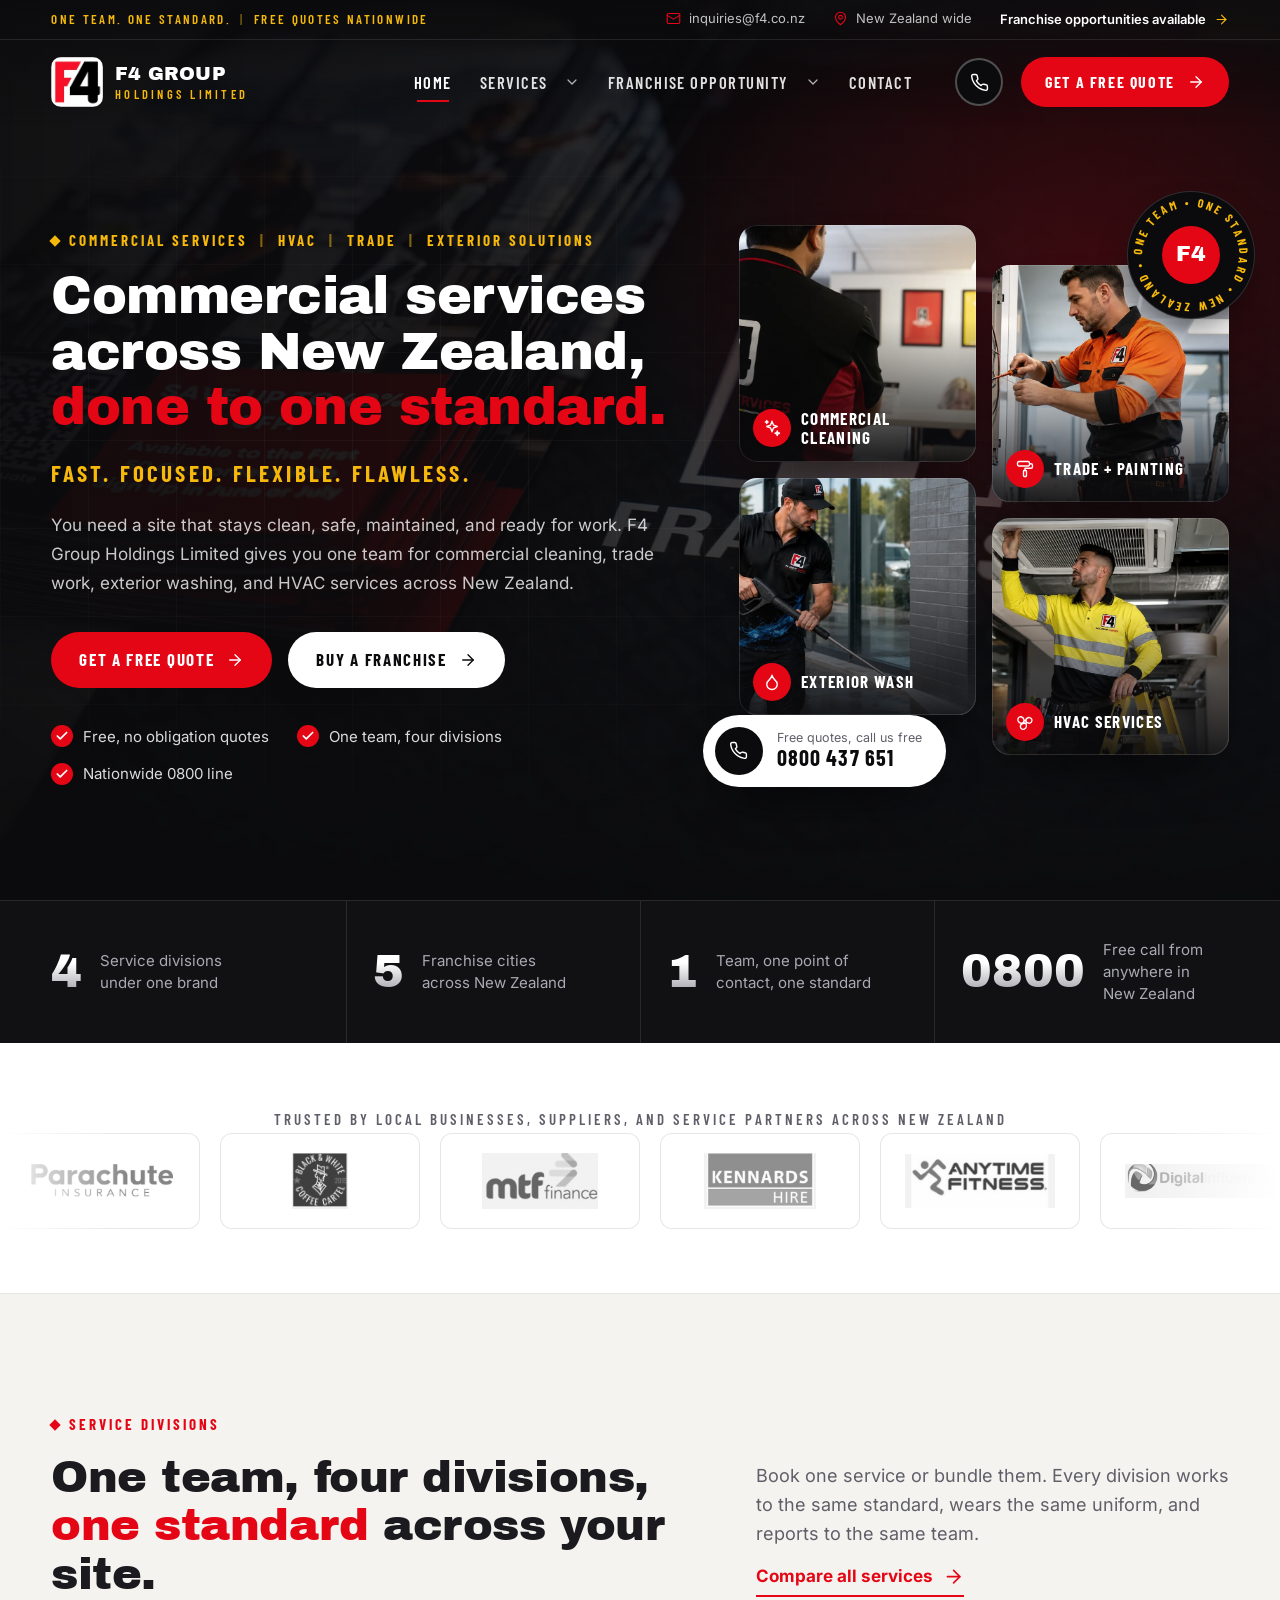
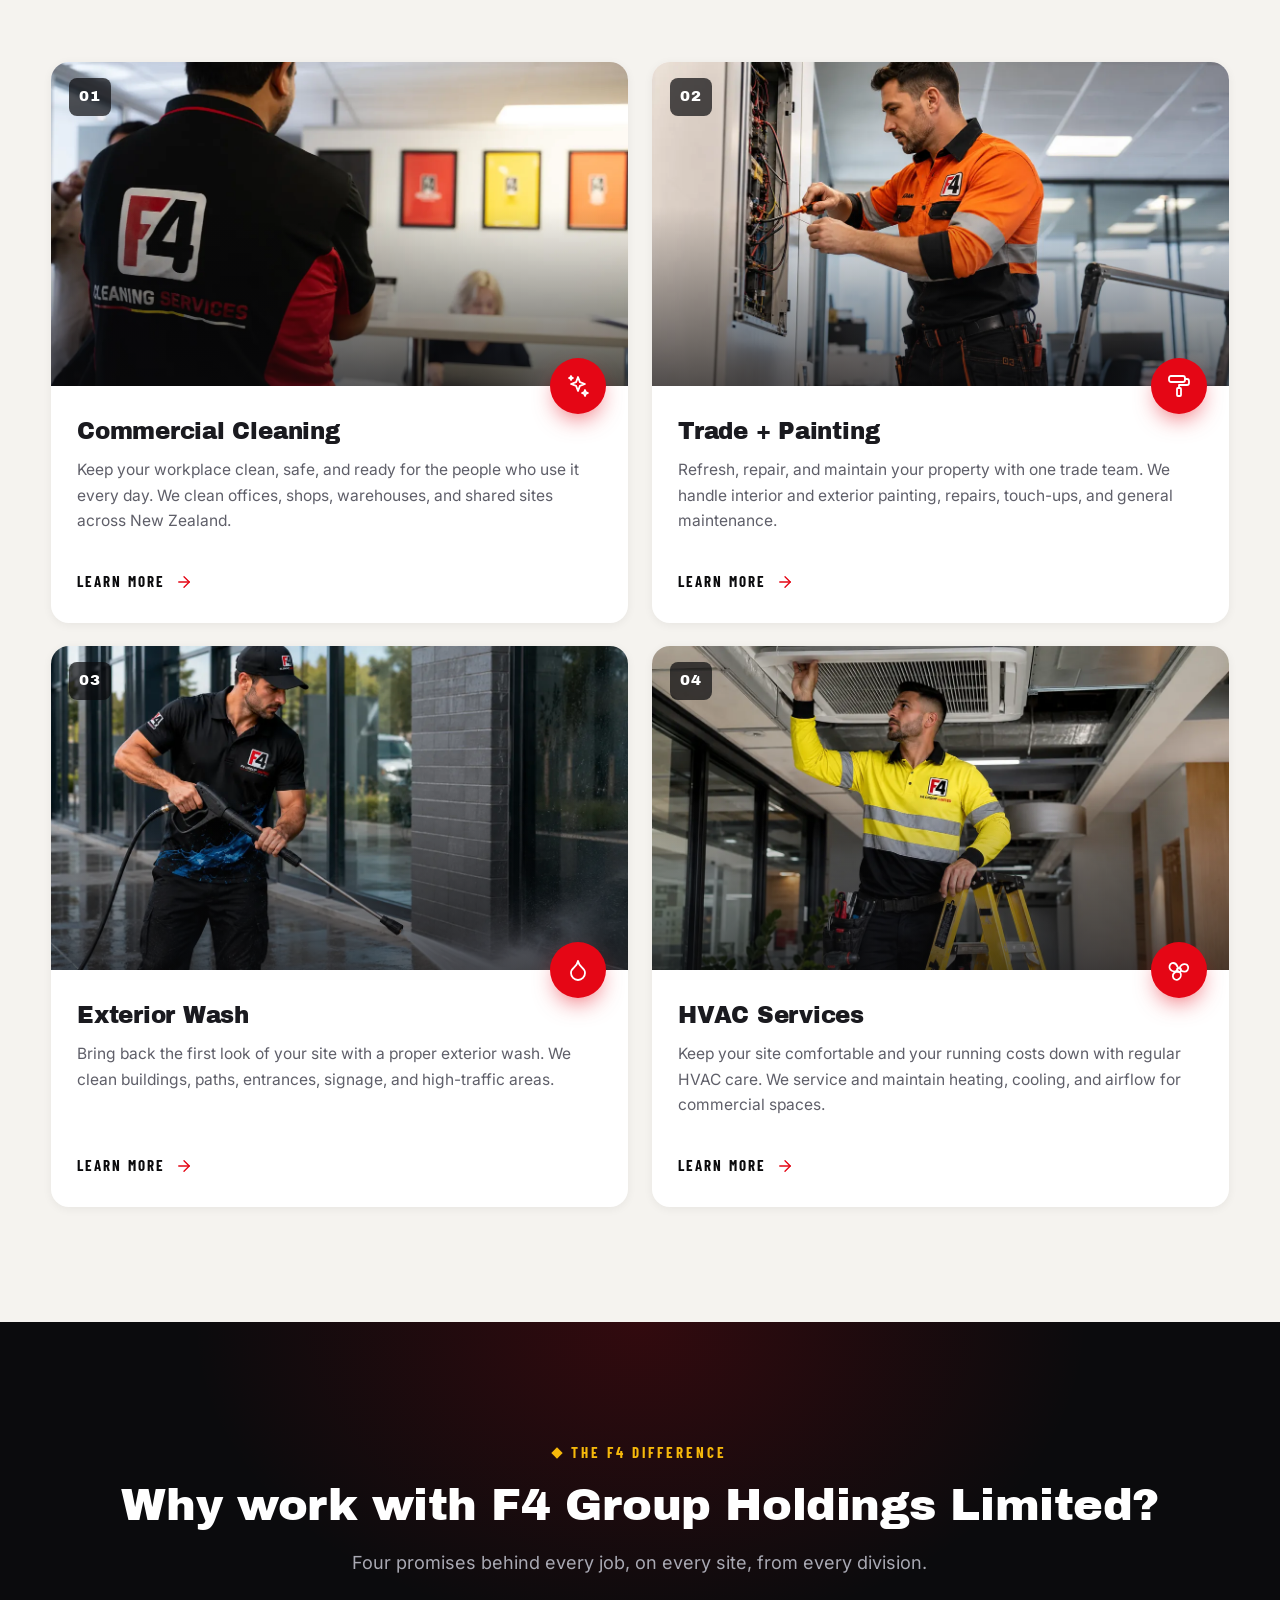
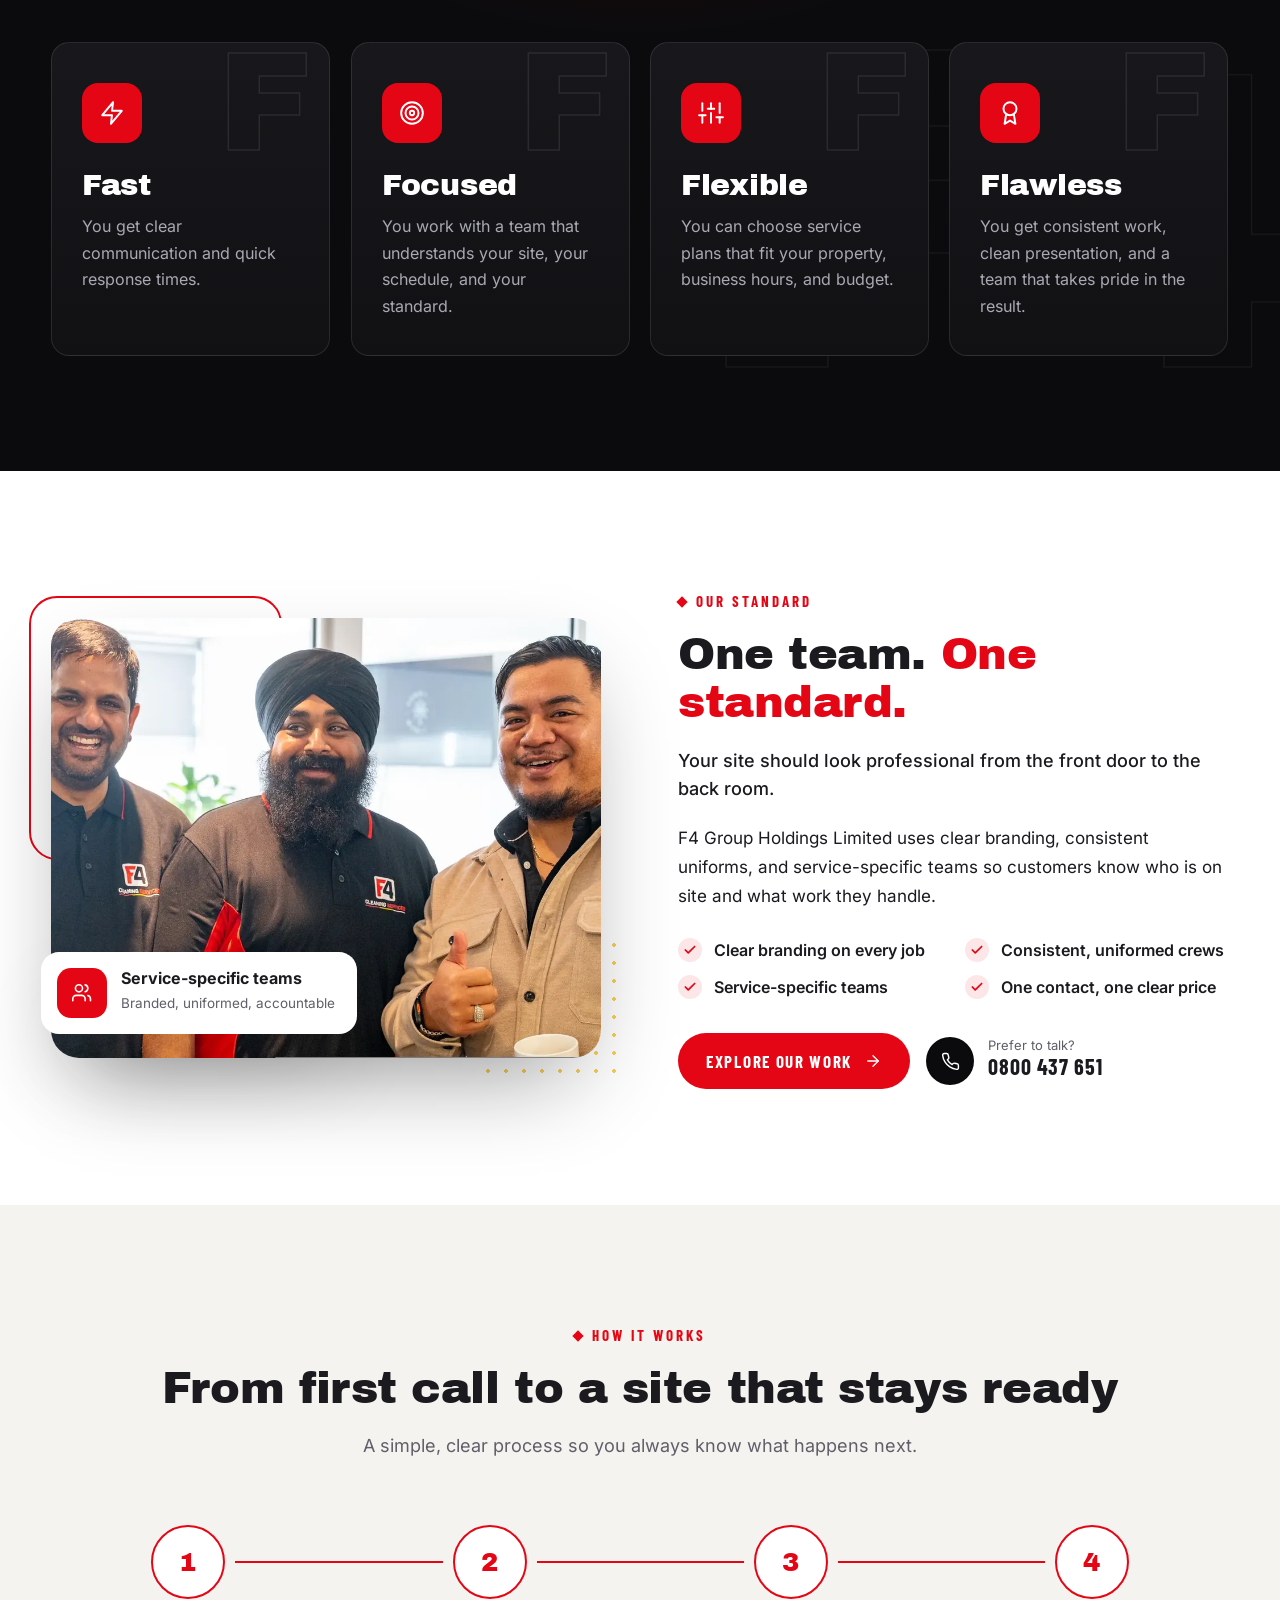
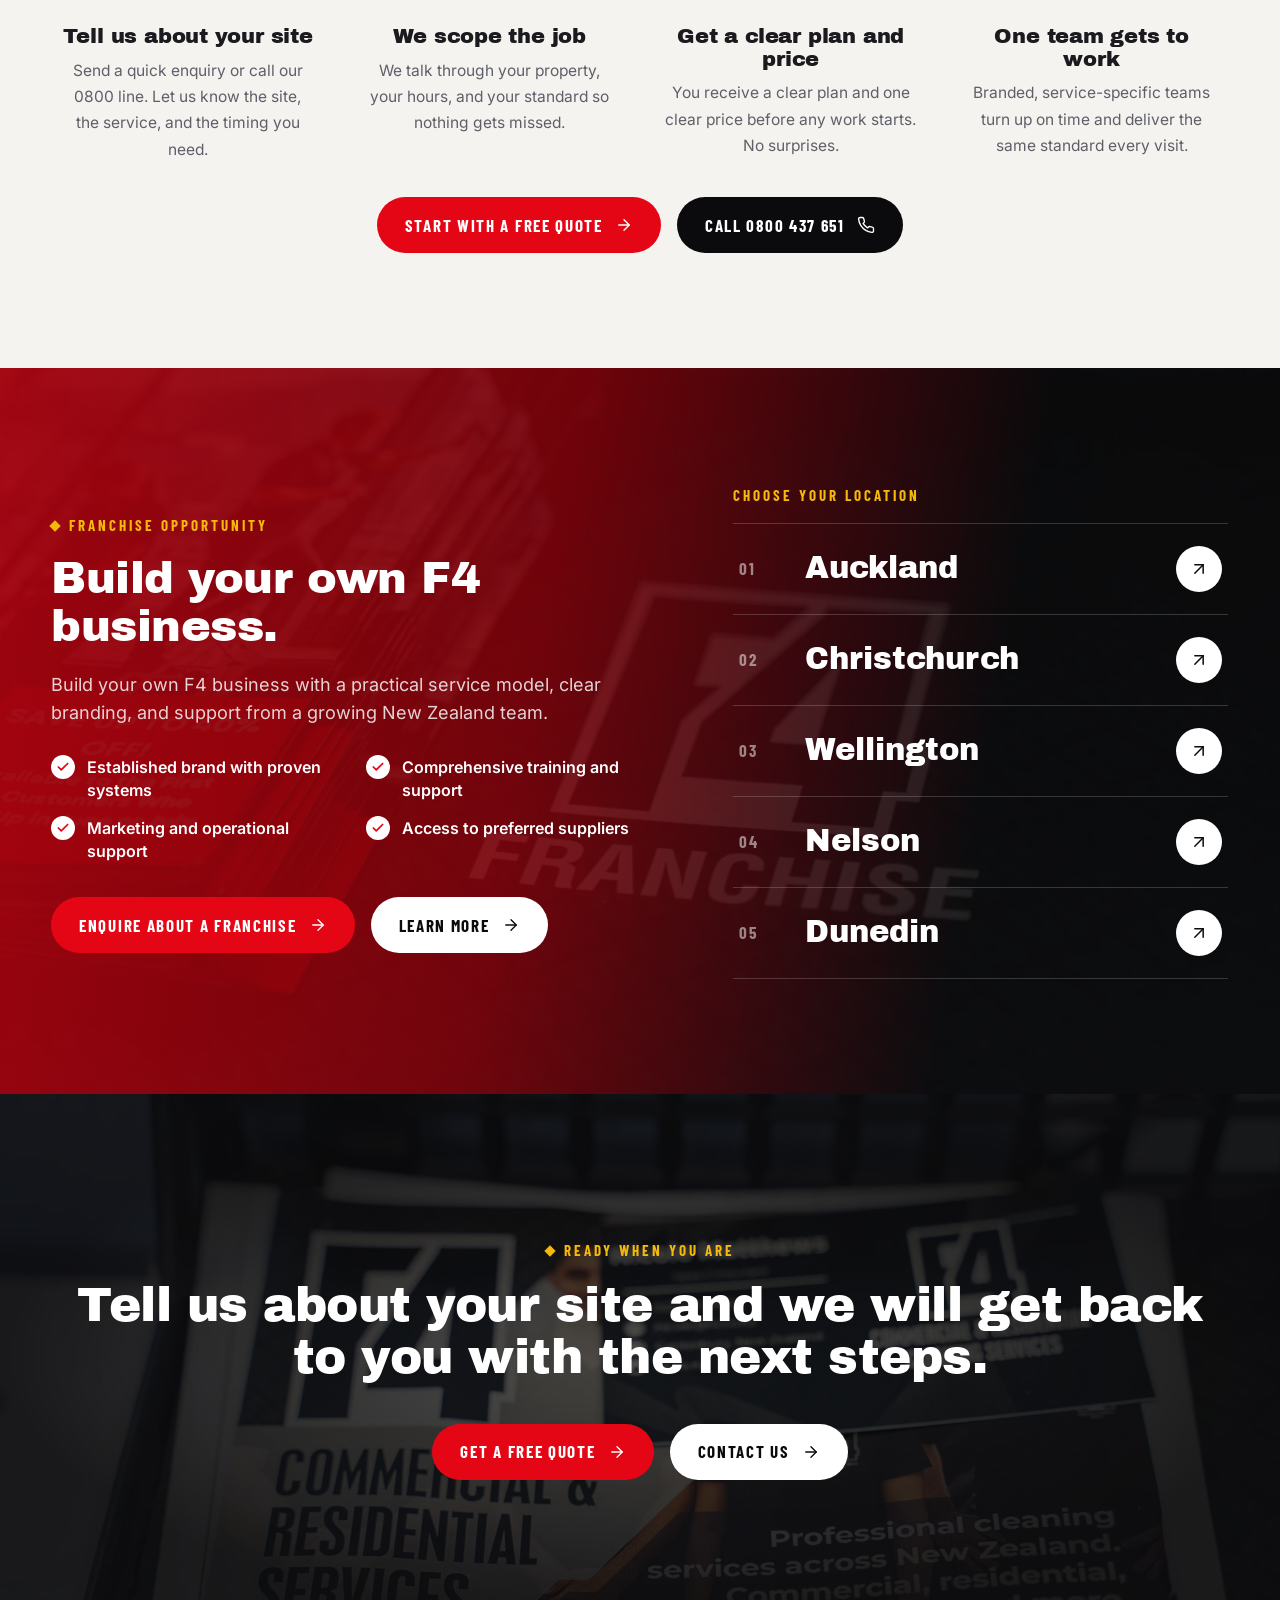
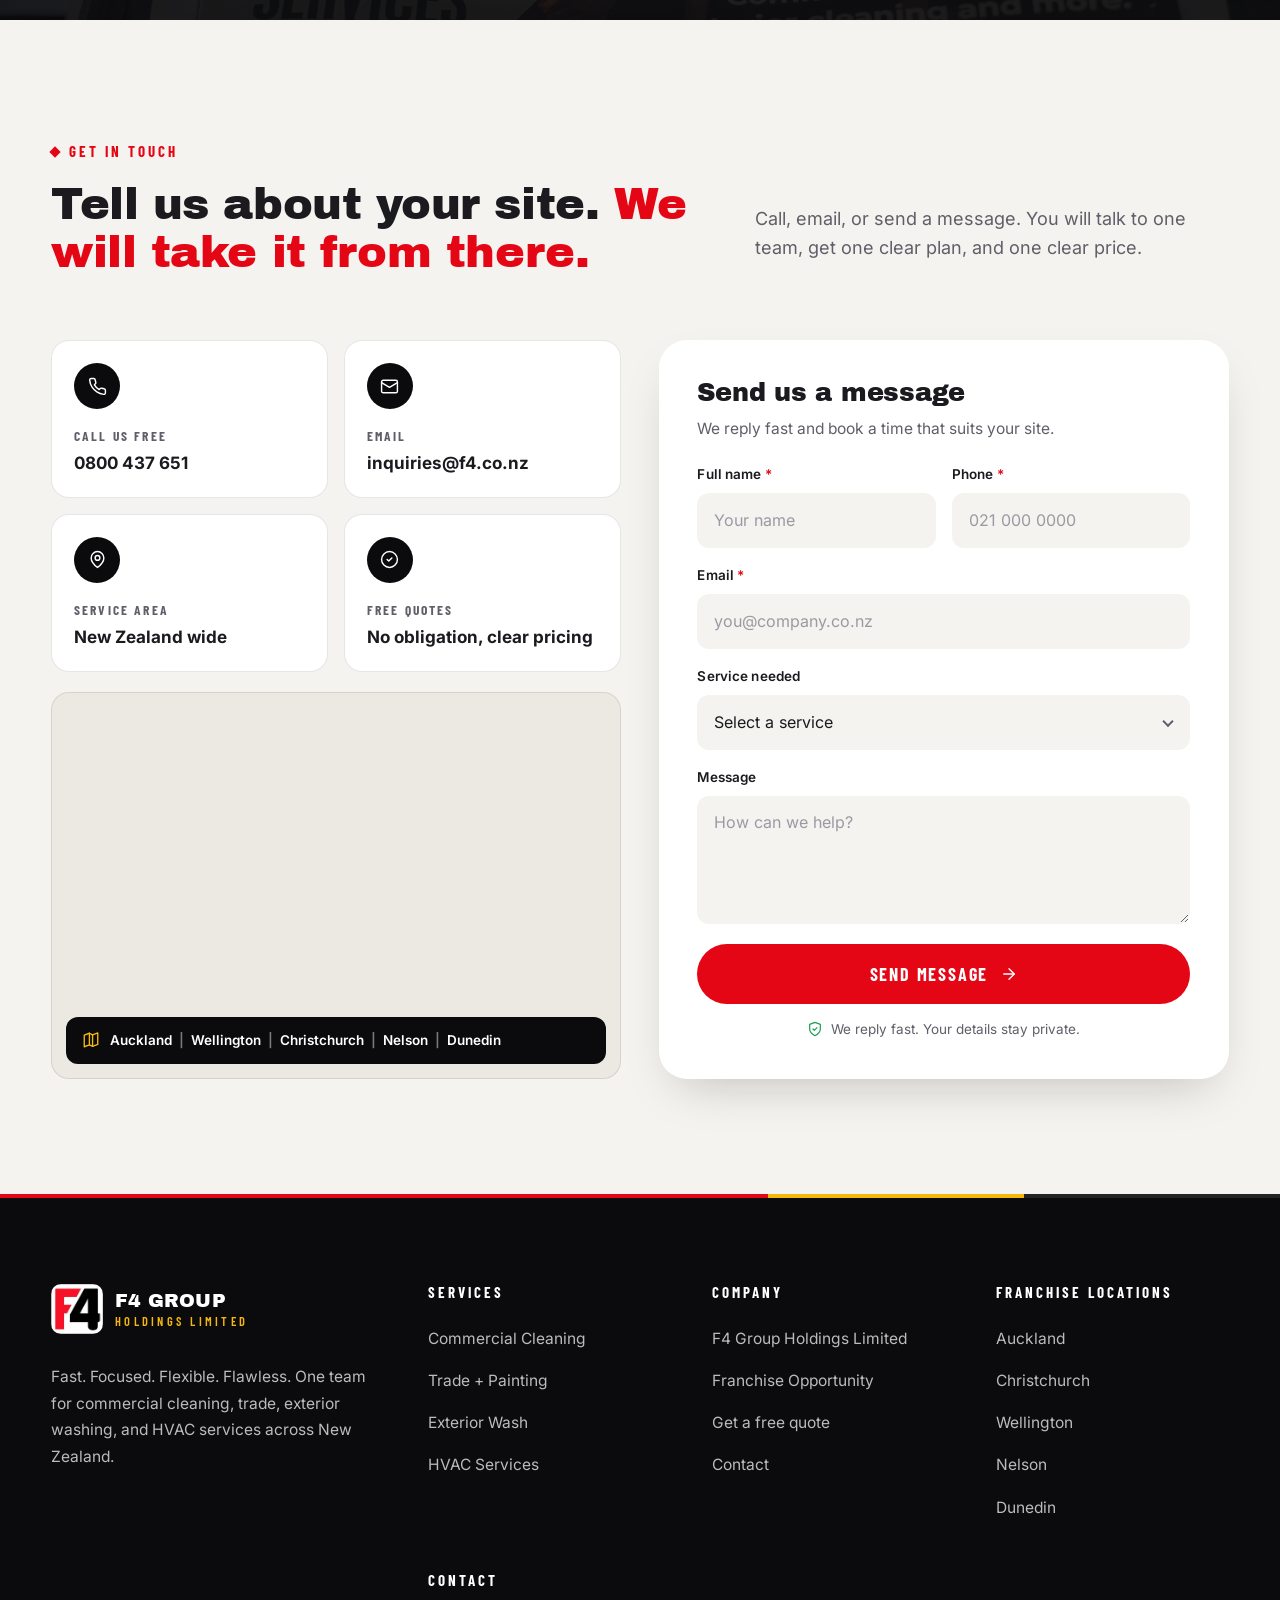
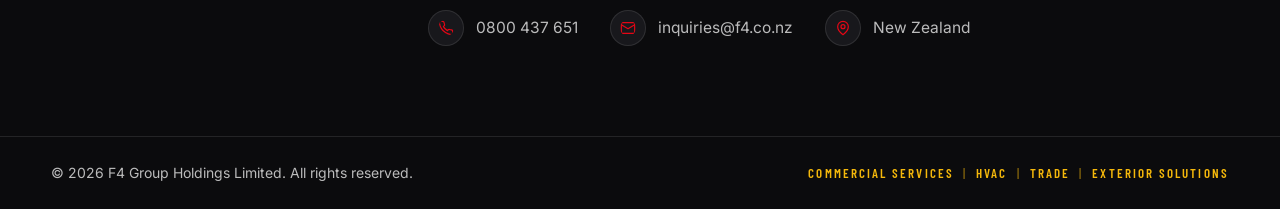
==== commit 0136cfdd: "Add files via upload" ====
--- a/docs/index.html
+++ b/docs/index.html
@@ -117,62 +117,50 @@
 			</ul>
 		</div>
 
-		<div class="hero__form">
-			<div class="form-card form-card--hero" id="quote">
-				<div class="form-card__head">
-					<span class="form-card__badge">Free quote</span>
-					<h2 class="h3">Get your free quote</h2>
-					<p>Tell us about your site and we will get back to you with the next steps.</p>
-				</div>
-					<form id="f4-form-quote-1" class="f4-form f4-form--quote is-compact" action="#" method="post" novalidate>
-		
-		<input type="hidden" name="action" value="f4_form">
-		<input type="hidden" name="f4_type" value="quote">
-		<input type="hidden" name="f4_id" value="f4-form-quote-1">
-		<input type="hidden" name="f4_ref" value="index.html">
-		<input type="hidden" id="f4_nonce" name="f4_nonce" value="ca314bc2db" /><input type="hidden" name="_wp_http_referer" value="/" />		<div class="hp-field" aria-hidden="true"><label>Leave this empty <input type="text" name="f4_website" tabindex="-1" autocomplete="off"></label></div>
-
-		<div class="form-grid">
-			<div class="field">
-				<label for="f4-form-quote-1-name">Full name <span class="req">*</span></label>
-				<input id="f4-form-quote-1-name" type="text" name="f4_name" autocomplete="name" required placeholder="Your name">
-			</div>
-			<div class="field">
-				<label for="f4-form-quote-1-phone">Phone <span class="req">*</span></label>
-				<input id="f4-form-quote-1-phone" type="tel" name="f4_phone" autocomplete="tel" required placeholder="021 000 0000">
-			</div>
-			<div class="field ">
-				<label for="f4-form-quote-1-email">Email <span class="req">*</span></label>
-				<input id="f4-form-quote-1-email" type="email" name="f4_email" autocomplete="email" required placeholder="you@company.co.nz">
-			</div>
-
-							<div class="field ">
-					<label for="f4-form-quote-1-service">Service needed</label>
-					<div class="select-wrap">
-						<select id="f4-form-quote-1-service" name="f4_service" data-service-select>
-							<option value="">Select a service</option>
-															<option value="Commercial Cleaning" data-slug="commercial-cleaning" >Commercial Cleaning</option>
-															<option value="Trade + Painting" data-slug="trade-painting" >Trade + Painting</option>
-															<option value="Exterior Wash" data-slug="exterior-wash" >Exterior Wash</option>
-															<option value="HVAC Services" data-slug="hvac-services" >HVAC Services</option>
-														<option value="Multiple Services" data-slug="multiple">Multiple services</option>
-							<option value="Franchise enquiry" data-slug="franchise">Franchise enquiry</option>
-						</select>
-					</div>
-				</div>
-			
-			<div class="field field--full">
-				<label for="f4-form-quote-1-message">Tell us about your site</label>
-				<textarea id="f4-form-quote-1-message" name="f4_message" rows="3" placeholder="Site type, location, and how often you need us"></textarea>
-			</div>
-
-					</div>
-
-		<button type="submit" class="btn btn--red btn--block btn--lg">
-			<span>Get my free quote</span><svg class="icon icon-arrow-right " width="24" height="24" viewBox="0 0 24 24" fill="none" stroke="currentColor" stroke-width="1.8" stroke-linecap="round" stroke-linejoin="round" aria-hidden="true" focusable="false"><path d="M5 12h14"/><path d="m12 5 7 7-7 7"/></svg>		</button>
-		<p class="form-foot"><svg class="icon icon-shield " width="24" height="24" viewBox="0 0 24 24" fill="none" stroke="currentColor" stroke-width="1.8" stroke-linecap="round" stroke-linejoin="round" aria-hidden="true" focusable="false"><path d="M12 22s8-4 8-10V5l-8-3-8 3v7c0 6 8 10 8 10z"/><path d="m9 12 2 2 4-4"/></svg> <span>Free, no obligation quote. Your details stay private.</span></p>
-	</form>
-				</div>
+		<div class="hero__visual">
+			<div class="hero-mosaic">
+									<a class="hero-tile" href="services-commercial-cleaning.html">
+						<img src="assets/img/service-commercial-cleaning.webp" alt="F4 Commercial Cleaning team at work" width="600" height="750">
+						<span class="hero-tile__label">
+							<span class="hero-tile__icon"><svg class="icon icon-sparkle " width="24" height="24" viewBox="0 0 24 24" fill="none" stroke="currentColor" stroke-width="1.8" stroke-linecap="round" stroke-linejoin="round" aria-hidden="true" focusable="false"><path d="M12 3l1.9 5.1L19 10l-5.1 1.9L12 17l-1.9-5.1L5 10l5.1-1.9z"/><path d="M19 16l.8 2.2L22 19l-2.2.8L19 22l-.8-2.2L16 19l2.2-.8z"/><path d="M5 2l.6 1.4L7 4l-1.4.6L5 6l-.6-1.4L3 4l1.4-.6z"/></svg></span>
+							<span>Commercial Cleaning</span>
+							<svg class="icon icon-arrow-up-right hero-tile__arrow" width="24" height="24" viewBox="0 0 24 24" fill="none" stroke="currentColor" stroke-width="1.8" stroke-linecap="round" stroke-linejoin="round" aria-hidden="true" focusable="false"><path d="M7 17 17 7"/><path d="M7 7h10v10"/></svg>						</span>
+					</a>
+									<a class="hero-tile" href="services-trade-painting.html">
+						<img src="assets/img/service-trade-painting.webp" alt="F4 Trade + Painting team at work" width="600" height="750">
+						<span class="hero-tile__label">
+							<span class="hero-tile__icon"><svg class="icon icon-roller " width="24" height="24" viewBox="0 0 24 24" fill="none" stroke="currentColor" stroke-width="1.8" stroke-linecap="round" stroke-linejoin="round" aria-hidden="true" focusable="false"><rect x="2" y="2" width="16" height="6" rx="2"/><path d="M18 5h2a2 2 0 0 1 2 2v2a2 2 0 0 1-2 2h-8v3"/><rect x="10" y="14" width="4" height="8" rx="1"/></svg></span>
+							<span>Trade + Painting</span>
+							<svg class="icon icon-arrow-up-right hero-tile__arrow" width="24" height="24" viewBox="0 0 24 24" fill="none" stroke="currentColor" stroke-width="1.8" stroke-linecap="round" stroke-linejoin="round" aria-hidden="true" focusable="false"><path d="M7 17 17 7"/><path d="M7 7h10v10"/></svg>						</span>
+					</a>
+									<a class="hero-tile" href="services-exterior-wash.html">
+						<img src="assets/img/service-exterior-wash.webp" alt="F4 Exterior Wash team at work" width="600" height="750">
+						<span class="hero-tile__label">
+							<span class="hero-tile__icon"><svg class="icon icon-droplet " width="24" height="24" viewBox="0 0 24 24" fill="none" stroke="currentColor" stroke-width="1.8" stroke-linecap="round" stroke-linejoin="round" aria-hidden="true" focusable="false"><path d="M12 22a7 7 0 0 0 7-7c0-2-1-3.9-3-5.5S12.5 5.5 12 3c-.5 2.5-2 4.9-4 6.5S5 13 5 15a7 7 0 0 0 7 7z"/></svg></span>
+							<span>Exterior Wash</span>
+							<svg class="icon icon-arrow-up-right hero-tile__arrow" width="24" height="24" viewBox="0 0 24 24" fill="none" stroke="currentColor" stroke-width="1.8" stroke-linecap="round" stroke-linejoin="round" aria-hidden="true" focusable="false"><path d="M7 17 17 7"/><path d="M7 7h10v10"/></svg>						</span>
+					</a>
+									<a class="hero-tile" href="services-hvac-services.html">
+						<img src="assets/img/service-hvac.webp" alt="F4 HVAC Services team at work" width="600" height="750">
+						<span class="hero-tile__label">
+							<span class="hero-tile__icon"><svg class="icon icon-fan " width="24" height="24" viewBox="0 0 24 24" fill="none" stroke="currentColor" stroke-width="1.8" stroke-linecap="round" stroke-linejoin="round" aria-hidden="true" focusable="false"><path d="M10.8 12.3c-2.4 1.6-5.6 1.4-7.4-.6C1.6 9.7 2.4 6 5 5.2c2.6-.8 4.6 1.3 5.6 3.6"/><path d="M12.6 10.6c.4-2.8 2.9-4.9 5.6-4.5 2.7.3 4 3.9 2.3 6-1.7 2.2-4.5 1.6-6.6.3"/><path d="M12.9 13.9c1.6 2.4 1.1 5.6-1.1 7.2-2.2 1.6-5.6.2-5.9-2.5-.3-2.7 2-4.4 4.4-4.9"/><circle cx="12" cy="12" r="2"/></svg></span>
+							<span>HVAC Services</span>
+							<svg class="icon icon-arrow-up-right hero-tile__arrow" width="24" height="24" viewBox="0 0 24 24" fill="none" stroke="currentColor" stroke-width="1.8" stroke-linecap="round" stroke-linejoin="round" aria-hidden="true" focusable="false"><path d="M7 17 17 7"/><path d="M7 7h10v10"/></svg>						</span>
+					</a>
+							</div>
+
+			<div class="hero-seal" aria-hidden="true">
+				<svg viewBox="0 0 120 120">
+					<defs><path id="seal-circle" d="M60,60 m-46,0 a46,46 0 1,1 92,0 a46,46 0 1,1 -92,0"></path></defs>
+					<text><textPath href="#seal-circle" textLength="284" lengthAdjust="spacing">ONE TEAM &#8226; ONE STANDARD &#8226; NEW ZEALAND &#8226; </textPath></text>
+				</svg>
+				<span class="hero-seal__core">F4</span>
+			</div>
+
+			<a class="hero-call" href="tel:0800437651">
+				<span class="call-circle"><svg class="icon icon-phone " width="24" height="24" viewBox="0 0 24 24" fill="none" stroke="currentColor" stroke-width="1.8" stroke-linecap="round" stroke-linejoin="round" aria-hidden="true" focusable="false"><path d="M22 16.92v3a2 2 0 0 1-2.18 2 19.8 19.8 0 0 1-8.63-3.07 19.5 19.5 0 0 1-6-6A19.8 19.8 0 0 1 2.12 4.18 2 2 0 0 1 4.11 2h3a2 2 0 0 1 2 1.72c.13.96.36 1.9.7 2.81a2 2 0 0 1-.45 2.11L8.09 9.91a16 16 0 0 0 6 6l1.27-1.27a2 2 0 0 1 2.11-.45c.91.34 1.85.57 2.81.7A2 2 0 0 1 22 16.92z"/></svg></span>
+				<span class="hero-call__text"><small>Free quotes, call us free</small><strong>0800 437 651</strong></span>
+			</a>
 		</div>
 	</div>
 </section>
@@ -544,32 +532,32 @@
 					<h3 class="h3">Send us a message</h3>
 					<p>We reply fast and book a time that suits your site.</p>
 				</div>
-					<form id="f4-form-contact-2" class="f4-form f4-form--contact" action="#" method="post" novalidate>
+					<form id="f4-form-contact-1" class="f4-form f4-form--contact" action="#" method="post" novalidate>
 		
 		<input type="hidden" name="action" value="f4_form">
 		<input type="hidden" name="f4_type" value="contact">
-		<input type="hidden" name="f4_id" value="f4-form-contact-2">
+		<input type="hidden" name="f4_id" value="f4-form-contact-1">
 		<input type="hidden" name="f4_ref" value="index.html">
 		<input type="hidden" id="f4_nonce" name="f4_nonce" value="ca314bc2db" /><input type="hidden" name="_wp_http_referer" value="/" />		<div class="hp-field" aria-hidden="true"><label>Leave this empty <input type="text" name="f4_website" tabindex="-1" autocomplete="off"></label></div>
 
 		<div class="form-grid">
 			<div class="field">
-				<label for="f4-form-contact-2-name">Full name <span class="req">*</span></label>
-				<input id="f4-form-contact-2-name" type="text" name="f4_name" autocomplete="name" required placeholder="Your name">
+				<label for="f4-form-contact-1-name">Full name <span class="req">*</span></label>
+				<input id="f4-form-contact-1-name" type="text" name="f4_name" autocomplete="name" required placeholder="Your name">
 			</div>
 			<div class="field">
-				<label for="f4-form-contact-2-phone">Phone <span class="req">*</span></label>
-				<input id="f4-form-contact-2-phone" type="tel" name="f4_phone" autocomplete="tel" required placeholder="021 000 0000">
+				<label for="f4-form-contact-1-phone">Phone <span class="req">*</span></label>
+				<input id="f4-form-contact-1-phone" type="tel" name="f4_phone" autocomplete="tel" required placeholder="021 000 0000">
 			</div>
 			<div class="field field--full">
-				<label for="f4-form-contact-2-email">Email <span class="req">*</span></label>
-				<input id="f4-form-contact-2-email" type="email" name="f4_email" autocomplete="email" required placeholder="you@company.co.nz">
+				<label for="f4-form-contact-1-email">Email <span class="req">*</span></label>
+				<input id="f4-form-contact-1-email" type="email" name="f4_email" autocomplete="email" required placeholder="you@company.co.nz">
 			</div>
 
 							<div class="field field--full">
-					<label for="f4-form-contact-2-service">Service needed</label>
+					<label for="f4-form-contact-1-service">Service needed</label>
 					<div class="select-wrap">
-						<select id="f4-form-contact-2-service" name="f4_service" data-service-select>
+						<select id="f4-form-contact-1-service" name="f4_service" data-service-select>
 							<option value="">Select a service</option>
 															<option value="Commercial Cleaning" data-slug="commercial-cleaning" >Commercial Cleaning</option>
 															<option value="Trade + Painting" data-slug="trade-painting" >Trade + Painting</option>
@@ -582,8 +570,8 @@
 				</div>
 			
 			<div class="field field--full">
-				<label for="f4-form-contact-2-message">Message</label>
-				<textarea id="f4-form-contact-2-message" name="f4_message" rows="4" placeholder="How can we help?"></textarea>
+				<label for="f4-form-contact-1-message">Message</label>
+				<textarea id="f4-form-contact-1-message" name="f4_message" rows="4" placeholder="How can we help?"></textarea>
 			</div>
 
 					</div>
--- a/docs/assets/css/main.css
+++ b/docs/assets/css/main.css
@@ -0,0 +1,1010 @@
+/* ==========================================================================
+   F4 Group Holdings Limited theme
+   1. Fonts and tokens  2. Base  3. Layout  4. Typography  5. Buttons
+   6. Header  7. Hero  8. Home sections  9. Components  10. Forms
+   11. Inner pages  12. Footer  13. Floating UI  14. Motion  15. Responsive
+   ========================================================================== */
+
+/* 1. Fonts and tokens
+   ========================================================================== */
+@font-face { font-family: "Archivo Black"; src: url("../fonts/archivo-black-latin-400-normal.woff2") format("woff2"); font-weight: 400; font-style: normal; font-display: swap; }
+@font-face { font-family: "Inter"; src: url("../fonts/inter-latin-400-normal.woff2") format("woff2"); font-weight: 400; font-style: normal; font-display: swap; }
+@font-face { font-family: "Inter"; src: url("../fonts/inter-latin-500-normal.woff2") format("woff2"); font-weight: 500; font-style: normal; font-display: swap; }
+@font-face { font-family: "Inter"; src: url("../fonts/inter-latin-600-normal.woff2") format("woff2"); font-weight: 600; font-style: normal; font-display: swap; }
+@font-face { font-family: "Inter"; src: url("../fonts/inter-latin-700-normal.woff2") format("woff2"); font-weight: 700; font-style: normal; font-display: swap; }
+@font-face { font-family: "Barlow Condensed"; src: url("../fonts/barlow-condensed-latin-500-normal.woff2") format("woff2"); font-weight: 500; font-style: normal; font-display: swap; }
+@font-face { font-family: "Barlow Condensed"; src: url("../fonts/barlow-condensed-latin-600-normal.woff2") format("woff2"); font-weight: 600; font-style: normal; font-display: swap; }
+@font-face { font-family: "Barlow Condensed"; src: url("../fonts/barlow-condensed-latin-700-normal.woff2") format("woff2"); font-weight: 700; font-style: normal; font-display: swap; }
+
+:root {
+	--ink: #0b0b0d;
+	--ink-2: #111114;
+	--ink-3: #18181c;
+	--ink-4: #222228;
+	--red: #e50615;
+	--red-600: #c80512;
+	--red-700: #a3040f;
+	--gold: #f5b80b;
+	--gold-600: #dca307;
+	--paper: #f5f3ef;
+	--paper-2: #ecE9e3;
+	--white: #ffffff;
+	--text: #1a1a1f;
+	--muted: #5f5f69;
+	--muted-light: #a9a9b3;
+	--line: rgba(17, 17, 20, 0.1);
+	--line-dark: rgba(255, 255, 255, 0.1);
+
+	--font-display: "Archivo Black", "Arial Black", system-ui, sans-serif;
+	--font-body: "Inter", system-ui, -apple-system, "Segoe UI", Roboto, sans-serif;
+	--font-cond: "Barlow Condensed", "Arial Narrow", system-ui, sans-serif;
+
+	--container: 1440px;
+	--gutter: clamp(16px, 4vw, 56px);
+	--section: clamp(72px, 9vw, 136px);
+	--radius: 18px;
+	--radius-sm: 12px;
+	--radius-lg: 28px;
+	--shadow-sm: 0 2px 10px rgba(11, 11, 13, 0.06);
+	--shadow: 0 20px 50px -20px rgba(11, 11, 13, 0.25);
+	--shadow-lg: 0 40px 90px -30px rgba(11, 11, 13, 0.45);
+	--ease: cubic-bezier(0.22, 1, 0.36, 1);
+	--header-h: 84px;
+	--topbar-h: 40px;
+}
+
+@media (min-width: 1920px) {
+	:root { --container: 1880px; }
+}
+
+/* 2. Base
+   ========================================================================== */
+*, *::before, *::after { box-sizing: border-box; }
+html { -webkit-text-size-adjust: 100%; scroll-behavior: smooth; scroll-padding-top: 110px; }
+body {
+	margin: 0;
+	font-family: var(--font-body);
+	font-size: 17px;
+	line-height: 1.7;
+	color: var(--text);
+	background: var(--white);
+	-webkit-font-smoothing: antialiased;
+	-moz-osx-font-smoothing: grayscale;
+	text-rendering: optimizeLegibility;
+	overflow-x: hidden;
+}
+body.nav-open { overflow: hidden; }
+img, svg, video, iframe { display: block; max-width: 100%; }
+img { height: auto; }
+a { color: inherit; text-decoration: none; transition: color .25s var(--ease); }
+button { font: inherit; color: inherit; cursor: pointer; }
+p { margin: 0 0 1.1em; }
+p:last-child { margin-bottom: 0; }
+ul, ol { margin: 0; padding: 0; }
+h1, h2, h3, h4, h5, h6 { margin: 0 0 .5em; font-family: var(--font-display); font-weight: 400; line-height: 1.08; letter-spacing: -0.01em; color: inherit; }
+::selection { background: var(--red); color: var(--white); }
+:focus-visible { outline: 3px solid var(--gold); outline-offset: 3px; border-radius: 4px; }
+
+.skip-link { position: absolute; left: 16px; top: -100px; z-index: 1000; background: var(--gold); color: var(--ink); padding: 10px 18px; font-weight: 700; border-radius: 8px; }
+.skip-link:focus { top: 16px; }
+.screen-reader-text { position: absolute !important; width: 1px; height: 1px; overflow: hidden; clip: rect(1px, 1px, 1px, 1px); white-space: nowrap; }
+
+.icon { width: 1.25em; height: 1.25em; flex-shrink: 0; }
+.text-red { color: var(--red); }
+.text-gold { color: var(--gold); }
+
+/* 3. Layout
+   ========================================================================== */
+.container { width: 100%; max-width: var(--container); margin-inline: auto; padding-inline: var(--gutter); }
+.section { position: relative; padding-block: var(--section); }
+.section--paper { background: var(--paper); }
+.section--dark { background: var(--ink); color: var(--white); }
+.section--ink2 { background: var(--ink-2); color: var(--white); }
+
+.section-head { margin-bottom: clamp(40px, 5vw, 72px); }
+.section-head--split { display: grid; grid-template-columns: 1.15fr .85fr; gap: clamp(24px, 5vw, 96px); align-items: end; }
+.section-head--split .h2 { margin-bottom: 0; }
+.section-head--split .lead { margin-bottom: 14px; }
+/* Centered titles and paragraphs have no max-width. */
+.section-head--center { text-align: center; }
+.section-head--center .h2,
+.section-head--center .lead,
+.section-head--center p { max-width: none; margin-inline: auto; }
+
+.split { display: grid; grid-template-columns: 1fr 1fr; gap: clamp(40px, 6vw, 110px); align-items: center; }
+
+/* 4. Typography
+   ========================================================================== */
+.eyebrow {
+	display: inline-flex;
+	align-items: center;
+	gap: 10px;
+	margin-bottom: 18px;
+	font-family: var(--font-cond);
+	font-weight: 700;
+	font-size: 15px;
+	line-height: 1.3;
+	letter-spacing: .2em;
+	text-transform: uppercase;
+	color: var(--red);
+	flex-wrap: wrap;
+	max-width: 100%;
+}
+.eyebrow::before { content: ""; width: 8px; height: 8px; background: currentColor; transform: rotate(45deg); flex-shrink: 0; }
+.eyebrow i { font-style: normal; opacity: .5; padding-inline: 2px; }
+.eyebrow--gold { color: var(--gold); }
+.eyebrow--white { color: var(--white); }
+
+.h1, .h2 { font-size: clamp(30px, 3.5vw, 54px); }
+.h2 { margin-bottom: .45em; }
+.h3 { font-size: clamp(22px, 2vw, 28px); line-height: 1.2; }
+.lead { font-size: clamp(18px, 1.35vw, 21px); line-height: 1.6; color: var(--muted); }
+.section--dark .lead, .franchise-band .lead, .cta-band .lead { color: var(--muted-light); }
+.split__content .lead { color: var(--text); font-weight: 500; }
+
+.link-arrow { display: inline-flex; align-items: center; gap: 10px; font-weight: 700; color: var(--red); border-bottom: 2px solid currentColor; padding-bottom: 4px; }
+.link-arrow .icon { transition: transform .3s var(--ease); }
+.link-arrow:hover .icon { transform: translateX(5px); }
+
+/* 5. Buttons (solid backgrounds only)
+   ========================================================================== */
+/* keep long labels inside small screens */
+.btn {
+	max-width: 100%;
+	--btn-bg: var(--red);
+	--btn-fg: var(--white);
+	--btn-bg-hover: var(--red-700);
+	position: relative;
+	display: inline-flex;
+	align-items: center;
+	justify-content: center;
+	gap: 12px;
+	min-height: 56px;
+	padding: 14px 28px;
+	border: 0;
+	border-radius: 999px;
+	background-color: var(--btn-bg);
+	color: var(--btn-fg);
+	font-family: var(--font-cond);
+	font-weight: 700;
+	font-size: 17px;
+	letter-spacing: .1em;
+	text-transform: uppercase;
+	line-height: 1;
+	white-space: nowrap;
+	overflow: hidden;
+	isolation: isolate;
+	transition: transform .35s var(--ease), box-shadow .35s var(--ease), color .35s var(--ease), background-color .35s var(--ease);
+}
+.btn::before {
+	content: "";
+	position: absolute;
+	inset: 0;
+	z-index: -1;
+	background-color: var(--btn-bg-hover);
+	transform: translateY(101%);
+	transition: transform .45s var(--ease);
+	border-radius: inherit;
+}
+.btn:hover::before, .btn:focus-visible::before { transform: translateY(0); }
+.btn:hover { transform: translateY(-2px); box-shadow: 0 16px 34px -14px rgba(229, 6, 21, .55); }
+.btn .icon { width: 18px; height: 18px; transition: transform .35s var(--ease); }
+.btn:hover .icon-arrow-right { transform: translateX(4px); }
+
+.btn--red { --btn-bg: var(--red); --btn-fg: var(--white); --btn-bg-hover: var(--red-700); }
+.btn--white { --btn-bg: var(--white); --btn-fg: var(--ink); --btn-bg-hover: var(--gold); }
+.btn--white:hover { box-shadow: 0 16px 34px -14px rgba(245, 184, 11, .6); }
+.btn--dark { --btn-bg: var(--ink); --btn-fg: var(--white); --btn-bg-hover: var(--red); }
+.btn--gold { --btn-bg: var(--gold); --btn-fg: var(--ink); --btn-bg-hover: var(--white); }
+.btn--block { width: 100%; }
+.btn--lg { min-height: 60px; font-size: 18px; }
+.btn--sm { min-height: 46px; padding: 10px 20px; font-size: 15px; }
+
+.btn-row { display: flex; flex-wrap: wrap; align-items: center; gap: 14px 16px; margin-top: 34px; }
+.btn-row--center { justify-content: center; }
+
+/* 6. Header
+   ========================================================================== */
+.scroll-progress { position: fixed; inset: 0 0 auto 0; height: 3px; z-index: 120; pointer-events: none; }
+.scroll-progress span { display: block; height: 100%; width: 100%; background: linear-gradient(90deg, var(--red), var(--gold)); transform-origin: 0 50%; transform: scaleX(0); }
+
+.site-header { position: fixed; inset: 0 0 auto 0; z-index: 100; color: var(--white); transition: transform .45s var(--ease), background-color .45s var(--ease), box-shadow .45s var(--ease); }
+.site-header::before { content: ""; position: absolute; inset: 0; background: linear-gradient(180deg, rgba(11, 11, 13, .85), rgba(11, 11, 13, 0)); pointer-events: none; transition: opacity .45s var(--ease); }
+.site-header.is-scrolled { background-color: rgba(11, 11, 13, .96); box-shadow: 0 10px 40px -10px rgba(0, 0, 0, .5); backdrop-filter: saturate(140%) blur(14px); -webkit-backdrop-filter: saturate(140%) blur(14px); }
+.site-header.is-scrolled::before { opacity: 0; }
+.site-header.is-scrolled .topbar { margin-top: calc(var(--topbar-h) * -1); opacity: 0; }
+
+.topbar { position: relative; height: var(--topbar-h); border-bottom: 1px solid var(--line-dark); font-size: 13px; transition: margin .45s var(--ease), opacity .3s var(--ease); }
+.topbar__inner { height: 100%; display: flex; align-items: center; justify-content: space-between; gap: 24px; }
+.topbar__tag { margin: 0; font-family: var(--font-cond); font-weight: 600; letter-spacing: .18em; text-transform: uppercase; color: var(--gold); font-size: 13px; }
+.topbar__tag i, .footer-bottom__tag i, .map-badge i { font-style: normal; opacity: .45; padding-inline: 4px; }
+.topbar__links { display: flex; align-items: center; gap: 28px; list-style: none; color: rgba(255, 255, 255, .75); }
+.topbar__links a, .topbar__links span { display: inline-flex; align-items: center; gap: 8px; }
+.topbar__links .icon { width: 15px; height: 15px; color: var(--red); }
+.topbar__links a:hover { color: var(--white); }
+.topbar__franchise { color: var(--white); font-weight: 600; }
+.topbar__franchise .icon { color: var(--gold) !important; transition: transform .3s var(--ease); }
+.topbar__franchise:hover .icon { transform: translateX(4px); }
+
+.header-main { position: relative; height: var(--header-h); display: flex; align-items: center; gap: 32px; }
+.brand { display: inline-flex; align-items: center; gap: 12px; flex-shrink: 0; }
+.brand__logo { width: 52px; height: auto; border-radius: 10px; transition: transform .5s var(--ease); }
+.brand:hover .brand__logo { transform: rotate(-6deg) scale(1.04); }
+.brand__text { display: flex; flex-direction: column; line-height: 1; }
+.brand__text strong { font-family: var(--font-display); font-weight: 400; font-size: 19px; letter-spacing: .01em; text-transform: uppercase; }
+.brand__text small { margin-top: 5px; font-family: var(--font-cond); font-weight: 600; font-size: 12.5px; letter-spacing: .26em; text-transform: uppercase; color: var(--gold); }
+
+.primary-nav { margin-left: auto; }
+.primary-nav__head, .primary-nav__foot { display: none; }
+.primary-nav .menu { display: flex; align-items: center; gap: 6px; list-style: none; }
+.primary-nav .menu > li { position: relative; display: flex; align-items: center; }
+.primary-nav .menu > li > a {
+	position: relative;
+	display: inline-flex;
+	align-items: center;
+	padding: 10px 14px;
+	font-family: var(--font-cond);
+	font-weight: 600;
+	font-size: 16.5px;
+	letter-spacing: .12em;
+	text-transform: uppercase;
+	color: rgba(255, 255, 255, .88);
+}
+.primary-nav .menu > li > a::after { content: ""; position: absolute; left: 14px; right: 14px; bottom: 4px; height: 2px; background: var(--red); transform: scaleX(0); transform-origin: right; transition: transform .4s var(--ease); }
+.primary-nav .menu > li:hover > a, .primary-nav .menu > li.current-menu-item > a, .primary-nav .menu > li.current-menu-ancestor > a, .primary-nav .menu > li.current-menu-parent > a { color: var(--white); }
+.primary-nav .menu > li:hover > a::after, .primary-nav .menu > li.current-menu-item > a::after, .primary-nav .menu > li.current-menu-ancestor > a::after { transform: scaleX(1); transform-origin: left; }
+.primary-nav .menu-item-has-children > a { padding-right: 4px; }
+.submenu-toggle { display: inline-flex; align-items: center; justify-content: center; width: 26px; height: 26px; padding: 0; margin-right: 6px; border: 0; background: none; color: rgba(255, 255, 255, .7); }
+.submenu-toggle .icon { width: 16px; height: 16px; transition: transform .35s var(--ease); }
+.menu > li:hover > .submenu-toggle .icon { transform: rotate(180deg); }
+
+.primary-nav .sub-menu {
+	position: absolute;
+	top: calc(100% + 14px);
+	left: -10px;
+	min-width: 290px;
+	padding: 10px;
+	list-style: none;
+	background: var(--white);
+	color: var(--ink);
+	border-radius: var(--radius);
+	box-shadow: var(--shadow-lg);
+	opacity: 0;
+	visibility: hidden;
+	transform: translateY(10px);
+	transition: opacity .3s var(--ease), transform .3s var(--ease), visibility .3s;
+}
+.primary-nav .sub-menu::before { content: ""; position: absolute; left: 0; right: 0; top: -16px; height: 16px; }
+.primary-nav .menu > li:hover > .sub-menu, .primary-nav .menu > li:focus-within > .sub-menu { opacity: 1; visibility: visible; transform: translateY(0); }
+.primary-nav .sub-menu a { display: flex; align-items: center; gap: 14px; padding: 11px 14px; border-radius: 12px; font-weight: 600; font-size: 15.5px; transition: background-color .25s var(--ease), color .25s var(--ease); }
+.primary-nav .sub-menu a:hover { background: var(--paper); color: var(--red); }
+.sub-ico { display: inline-grid; place-items: center; width: 38px; height: 38px; border-radius: 10px; background: var(--ink); color: var(--white); transition: background-color .25s var(--ease); }
+.sub-ico .icon { width: 18px; height: 18px; }
+.sub-menu a:hover .sub-ico { background: var(--red); }
+
+.header-actions { display: flex; align-items: center; gap: 18px; flex-shrink: 0; }
+.header-call { display: inline-flex; align-items: center; gap: 12px; }
+.call-circle {
+	display: inline-grid;
+	place-items: center;
+	width: 48px;
+	height: 48px;
+	border-radius: 50%;
+	background: var(--ink);
+	border: 2px solid rgba(255, 255, 255, .28);
+	color: var(--white);
+	position: relative;
+	flex-shrink: 0;
+	transition: border-color .3s var(--ease), background-color .3s var(--ease), transform .3s var(--ease);
+}
+.call-circle .icon { width: 19px; height: 19px; }
+.call-circle::after { content: ""; position: absolute; inset: -6px; border-radius: 50%; border: 2px solid var(--red); opacity: 0; animation: ring 2.6s var(--ease) infinite; }
+.header-call:hover .call-circle { background: var(--red); border-color: var(--red); }
+.call-circle--light { background: var(--ink); border-color: rgba(11, 11, 13, .2); }
+.header-call__text { display: flex; flex-direction: column; line-height: 1.15; }
+.header-call__text small { font-size: 12px; color: rgba(255, 255, 255, .6); letter-spacing: .04em; }
+.header-call__text strong { font-family: var(--font-cond); font-size: 20px; font-weight: 700; letter-spacing: .05em; }
+.header-actions .btn { min-height: 50px; padding: 12px 24px; font-size: 16px; }
+
+.nav-toggle { display: none; position: relative; width: 48px; height: 48px; border: 0; border-radius: 50%; background: var(--red); padding: 0; }
+.nav-toggle span { position: absolute; left: 14px; width: 20px; height: 2px; background: var(--white); border-radius: 2px; transition: transform .35s var(--ease), opacity .25s, width .35s var(--ease); }
+.nav-toggle span:nth-child(1) { top: 17px; }
+.nav-toggle span:nth-child(2) { top: 23px; }
+.nav-toggle span:nth-child(3) { top: 29px; width: 13px; }
+.nav-toggle:hover span:nth-child(3) { width: 20px; }
+.nav-overlay { position: fixed; inset: 0; z-index: 99; background: rgba(11, 11, 13, .6); opacity: 0; visibility: hidden; transition: opacity .4s var(--ease), visibility .4s; backdrop-filter: blur(4px); }
+body.nav-open .nav-overlay { opacity: 1; visibility: visible; }
+
+/* 7. Hero
+   ========================================================================== */
+.hero { position: relative; min-height: max(760px, 100svh); padding: calc(var(--header-h) + var(--topbar-h) + clamp(40px, 6vw, 80px)) 0 clamp(64px, 7vw, 110px); background: var(--ink); color: var(--white); overflow: hidden; display: flex; align-items: center; isolation: isolate; }
+.hero__media { position: absolute; inset: 0; z-index: -2; }
+.hero__media img { width: 100%; height: 100%; object-fit: cover; object-position: 70% center; animation: kenburns 24s ease-out both; }
+.hero::before { content: ""; position: absolute; inset: 0; z-index: -1; background:
+	radial-gradient(ellipse 60% 70% at 85% 30%, rgba(229, 6, 21, .22), transparent 60%),
+	linear-gradient(90deg, rgba(11, 11, 13, .97) 0%, rgba(11, 11, 13, .9) 38%, rgba(11, 11, 13, .7) 70%, rgba(11, 11, 13, .82) 100%),
+	linear-gradient(0deg, rgba(11, 11, 13, .9) 0%, transparent 30%); }
+.hero__grid-lines { position: absolute; inset: 0; z-index: -1; background-image: linear-gradient(rgba(255, 255, 255, .035) 1px, transparent 1px), linear-gradient(90deg, rgba(255, 255, 255, .035) 1px, transparent 1px); background-size: 88px 88px; mask-image: radial-gradient(ellipse at 30% 50%, #000 10%, transparent 70%); -webkit-mask-image: radial-gradient(ellipse at 30% 50%, #000 10%, transparent 70%); }
+.hero__inner { display: grid; grid-template-columns: minmax(0, 1.12fr) minmax(0, .88fr); gap: clamp(40px, 5vw, 100px); align-items: center; }
+.hero__title { font-size: clamp(36px, 4.1vw, 66px); line-height: 1.05; margin-bottom: 20px; }
+.hero__tagline { font-family: var(--font-cond); font-weight: 700; font-size: clamp(20px, 1.8vw, 26px); letter-spacing: .14em; text-transform: uppercase; color: var(--gold); margin-bottom: 18px; }
+.hero__text { font-size: clamp(17px, 1.3vw, 20px); color: rgba(255, 255, 255, .78); line-height: 1.7; }
+.hero__trust { display: flex; flex-wrap: wrap; gap: 12px 28px; margin-top: 36px; list-style: none; font-size: 15px; color: rgba(255, 255, 255, .85); }
+.hero__trust li { display: inline-flex; align-items: center; gap: 10px; }
+.hero__trust .icon { width: 22px; height: 22px; padding: 4px; border-radius: 50%; background: var(--red); color: var(--white); stroke-width: 3; }
+
+/* Hero visual: service mosaic */
+.hero__visual { position: relative; padding-bottom: 72px; }
+.hero-mosaic { display: grid; grid-template-columns: 1fr 1fr; gap: 16px; }
+.hero-tile { position: relative; display: block; aspect-ratio: 1 / 1; max-width: 100%; border-radius: var(--radius); overflow: hidden; background: var(--ink-3); box-shadow: 0 30px 60px -30px rgba(0, 0, 0, .8); isolation: isolate; transform: translateZ(0); }
+.hero-tile:nth-child(even) { margin-top: 40px; margin-bottom: -40px; }
+.hero-tile img { width: 100%; height: 100%; object-fit: cover; transition: transform 1.1s var(--ease), filter .6s var(--ease); filter: saturate(.9); }
+.hero-tile::after { content: ""; position: absolute; inset: 0; z-index: 1; background: linear-gradient(180deg, rgba(11, 11, 13, 0) 40%, rgba(11, 11, 13, .9) 100%); transition: opacity .5s var(--ease); }
+.hero-tile::before { content: ""; position: absolute; inset: 0; z-index: 3; border: 1px solid rgba(255, 255, 255, .12); border-radius: inherit; pointer-events: none; transition: border-color .4s var(--ease); }
+.hero-tile:hover img { transform: scale(1.07); filter: saturate(1.05); }
+.hero-tile:hover::before { border-color: var(--red); }
+.hero-tile__label { position: absolute; left: 14px; right: 14px; bottom: 14px; z-index: 2; display: flex; align-items: center; gap: 10px; font-family: var(--font-cond); font-weight: 700; font-size: 17px; letter-spacing: .08em; text-transform: uppercase; line-height: 1.15; color: var(--white); }
+.hero-tile__icon { display: grid; place-items: center; width: 38px; height: 38px; border-radius: 50%; background: var(--red); flex-shrink: 0; transition: transform .5s var(--ease); }
+.hero-tile__icon .icon { width: 18px; height: 18px; }
+.hero-tile:hover .hero-tile__icon { transform: rotate(-12deg) scale(1.08); }
+.hero-tile__arrow { margin-left: auto; width: 20px; height: 20px; color: var(--gold); opacity: 0; transform: translate(-6px, 6px); transition: opacity .4s var(--ease), transform .4s var(--ease); }
+.hero-tile:hover .hero-tile__arrow { opacity: 1; transform: none; }
+
+.hero-seal { position: absolute; top: -34px; right: -26px; z-index: 4; overflow: hidden; width: 128px; height: 128px; border-radius: 50%; background: var(--ink); border: 1px solid rgba(255, 255, 255, .14); box-shadow: 0 20px 40px -16px rgba(0, 0, 0, .7); display: grid; place-items: center; }
+.hero-seal svg { position: absolute; inset: 0; width: 100%; height: 100%; animation: seal-spin 22s linear infinite; }
+.hero-seal text { font-family: var(--font-cond); font-weight: 700; font-size: 11.5px; letter-spacing: .24em; fill: var(--gold); }
+.hero-seal__core { display: grid; place-items: center; width: 58px; height: 58px; border-radius: 50%; background: var(--red); font-family: var(--font-display); font-size: 22px; color: var(--white); }
+@keyframes seal-spin { to { transform: rotate(360deg); } }
+
+.hero-call { position: absolute; left: -36px; bottom: 0; z-index: 4; display: inline-flex; align-items: center; gap: 14px; padding: 12px 24px 12px 12px; border-radius: 999px; background: var(--white); color: var(--ink); box-shadow: 0 24px 50px -20px rgba(0, 0, 0, .8); transition: transform .4s var(--ease); }
+.hero-call:hover { transform: translateY(-3px); }
+.hero-call .call-circle { border-color: rgba(11, 11, 13, .12); }
+.hero-call:hover .call-circle { background: var(--red); border-color: var(--red); }
+.hero-call__text { display: flex; flex-direction: column; line-height: 1.15; }
+.hero-call__text small { font-size: 12.5px; color: var(--muted); }
+.hero-call__text strong { font-family: var(--font-cond); font-size: 22px; letter-spacing: .05em; }
+
+/* 8. Home sections
+   ========================================================================== */
+/* Stats */
+.stats { position: relative; background: var(--ink-2); color: var(--white); border-top: 1px solid var(--line-dark); }
+.stats__grid { display: grid; grid-template-columns: repeat(4, 1fr); }
+.stat { padding: clamp(28px, 3vw, 44px) clamp(16px, 2vw, 36px); border-left: 1px solid var(--line-dark); display: flex; align-items: center; gap: 18px; }
+.stat:first-child { border-left: 0; padding-left: 0; }
+.stat__num { font-family: var(--font-display); font-weight: 400; font-size: clamp(38px, 3.6vw, 56px); line-height: 1; color: var(--white); background: linear-gradient(180deg, #fff 30%, #9a9aa3); -webkit-background-clip: text; background-clip: text; -webkit-text-fill-color: transparent; }
+.stat__label { font-size: 15px; line-height: 1.45; color: var(--muted-light); max-width: 18ch; }
+
+/* Partners */
+.partners { padding: clamp(48px, 5vw, 72px) 0; background: var(--white); border-bottom: 1px solid var(--line); overflow: hidden; }
+.partners__title { text-align: center; font-family: var(--font-cond); font-weight: 600; font-size: 15px; letter-spacing: .2em; text-transform: uppercase; color: var(--muted); margin-bottom: 32px; }
+.marquee { position: relative; overflow: hidden; mask-image: linear-gradient(90deg, transparent, #000 10%, #000 90%, transparent); -webkit-mask-image: linear-gradient(90deg, transparent, #000 10%, #000 90%, transparent); }
+.marquee__track { display: flex; gap: 20px; width: max-content; animation: marquee 40s linear infinite; }
+.marquee:hover .marquee__track { animation-play-state: paused; }
+.marquee__item { display: grid; place-items: center; width: 200px; height: 96px; padding: 16px 24px; background: var(--white); border: 1px solid var(--line); border-radius: var(--radius-sm); flex-shrink: 0; transition: border-color .3s var(--ease), box-shadow .3s var(--ease); }
+.marquee__item img { max-height: 56px; width: auto; max-width: 100%; object-fit: contain; filter: grayscale(1); opacity: .75; transition: filter .4s var(--ease), opacity .4s var(--ease); }
+.marquee__item:hover { border-color: rgba(229, 6, 21, .35); box-shadow: var(--shadow-sm); }
+.marquee__item:hover img { filter: none; opacity: 1; }
+
+/* Service cards (entire card clickable) */
+.service-grid { display: grid; grid-template-columns: repeat(4, 1fr); gap: 24px; }
+.service-card { position: relative; display: flex; flex-direction: column; background: var(--white); border-radius: var(--radius); overflow: hidden; box-shadow: var(--shadow-sm); transition: transform .5s var(--ease), box-shadow .5s var(--ease); isolation: isolate; }
+.service-card::after { content: ""; position: absolute; left: 0; bottom: 0; height: 4px; width: 100%; background: var(--red); transform: scaleX(0); transform-origin: left; transition: transform .6s var(--ease); }
+.service-card:hover { transform: translateY(-10px); box-shadow: var(--shadow-lg); }
+.service-card:hover::after { transform: scaleX(1); }
+.service-card__media { position: relative; aspect-ratio: 4 / 3; overflow: hidden; background: var(--ink); }
+.service-card__media img { width: 100%; height: 100%; object-fit: cover; transition: transform 1.1s var(--ease), opacity .5s; }
+.service-card__media::after { content: ""; position: absolute; inset: 0; background: linear-gradient(180deg, transparent 45%, rgba(11, 11, 13, .65)); }
+.service-card:hover .service-card__media img { transform: scale(1.08); }
+.service-card__num { position: absolute; top: 16px; left: 18px; z-index: 1; font-family: var(--font-display); font-size: 15px; color: var(--white); background: rgba(11, 11, 13, .7); padding: 6px 10px; border-radius: 8px; letter-spacing: .05em; }
+.service-card__icon { position: absolute; right: 22px; top: -28px; z-index: 2; display: grid; place-items: center; width: 56px; height: 56px; border-radius: 50%; background: var(--red); color: var(--white); box-shadow: 0 10px 24px -8px rgba(229, 6, 21, .7); transition: transform .5s var(--ease), background-color .3s; }
+.service-card__icon .icon { width: 24px; height: 24px; }
+.service-card:hover .service-card__icon { transform: rotate(-12deg) scale(1.08); }
+.service-card__body { position: relative; flex: 1; display: flex; flex-direction: column; padding: 34px 26px 28px; }
+.service-card__title { font-size: 23px; margin-bottom: 12px; transition: color .3s var(--ease); }
+.service-card:hover .service-card__title { color: var(--red); }
+.service-card__body p { font-size: 15.5px; line-height: 1.65; color: var(--muted); }
+.service-card__more { margin-top: auto; padding-top: 18px; display: inline-flex; align-items: center; gap: 10px; font-family: var(--font-cond); font-weight: 700; font-size: 15px; letter-spacing: .14em; text-transform: uppercase; color: var(--ink); }
+.service-card__more .icon { width: 18px; height: 18px; color: var(--red); transition: transform .4s var(--ease); }
+.service-card:hover .service-card__more .icon { transform: translateX(6px); }
+
+.service-grid--3 { grid-template-columns: repeat(3, 1fr); }
+
+/* Why / values */
+.why { overflow: hidden; }
+.why::before { content: ""; position: absolute; inset: 0; background: radial-gradient(ellipse 50% 60% at 50% 0%, rgba(229, 6, 21, .18), transparent 70%); pointer-events: none; }
+.why__bg-word { position: absolute; right: -2vw; top: 50%; translate: 0 -50%; font-family: var(--font-display); font-size: clamp(240px, 36vw, 620px); line-height: .8; color: transparent; -webkit-text-stroke: 1.5px rgba(255, 255, 255, .06); pointer-events: none; user-select: none; }
+.values-grid { position: relative; display: grid; grid-template-columns: repeat(4, 1fr); gap: 20px; }
+.value-card { position: relative; padding: 40px 30px 36px; border-radius: var(--radius); background: linear-gradient(180deg, var(--ink-3), var(--ink-2)); border: 1px solid var(--line-dark); overflow: hidden; transition: transform .5s var(--ease), border-color .5s var(--ease), box-shadow .5s var(--ease); }
+.value-card::before { content: ""; position: absolute; inset: 0; background: radial-gradient(circle at 20% 0%, rgba(229, 6, 21, .3), transparent 60%); opacity: 0; transition: opacity .5s var(--ease); }
+.value-card:hover { transform: translateY(-8px); border-color: rgba(229, 6, 21, .5); box-shadow: 0 30px 60px -30px rgba(229, 6, 21, .5); }
+.value-card:hover::before { opacity: 1; }
+.value-card__letter { position: absolute; right: 18px; top: -10px; font-family: var(--font-display); font-size: 140px; line-height: 1; color: transparent; -webkit-text-stroke: 1.5px rgba(255, 255, 255, .09); transition: color .5s var(--ease), transform .6s var(--ease); }
+.value-card:hover .value-card__letter { color: rgba(229, 6, 21, .14); -webkit-text-stroke-color: rgba(229, 6, 21, .5); transform: translateY(8px); }
+.value-card__icon { position: relative; display: grid; place-items: center; width: 60px; height: 60px; border-radius: 16px; background: var(--red); color: var(--white); margin-bottom: 26px; }
+.value-card__icon .icon { width: 26px; height: 26px; }
+.value-card__title { position: relative; font-size: 30px; margin-bottom: 12px; }
+.value-card p { position: relative; color: var(--muted-light); font-size: 16px; line-height: 1.65; }
+
+/* One team split */
+.split__media { position: relative; }
+.framed-img { position: relative; border-radius: var(--radius-lg); overflow: hidden; box-shadow: var(--shadow-lg); }
+.framed-img img { width: 100%; aspect-ratio: 5 / 4; object-fit: cover; transition: transform 1.2s var(--ease); }
+.framed-img:hover img { transform: scale(1.04); }
+.split__media::before { content: ""; position: absolute; left: -22px; top: -22px; width: 46%; height: 60%; border: 2px solid var(--red); border-radius: var(--radius-lg); z-index: -1; }
+.split__media::after { content: ""; position: absolute; right: -18px; bottom: -18px; width: 140px; height: 140px; background-image: radial-gradient(var(--gold) 2px, transparent 2px); background-size: 18px 18px; z-index: -1; opacity: .7; }
+.floating-badge { position: absolute; left: clamp(-10px, -2vw, -30px); bottom: 32px; display: flex; align-items: center; gap: 14px; padding: 16px 22px 16px 16px; background: var(--white); border-radius: var(--radius); box-shadow: var(--shadow-lg); }
+.floating-badge__icon { display: grid; place-items: center; width: 50px; height: 50px; border-radius: 14px; background: var(--red); color: var(--white); }
+.floating-badge strong { display: block; font-size: 16px; line-height: 1.2; }
+.floating-badge small { color: var(--muted); font-size: 13.5px; }
+.one-team { overflow: hidden; }
+
+.check-list { list-style: none; display: grid; gap: 14px; margin: 28px 0 0; }
+.check-list--2 { grid-template-columns: 1fr 1fr; gap: 14px 24px; }
+.check-list li { display: flex; align-items: flex-start; gap: 12px; font-weight: 600; font-size: 16px; line-height: 1.45; }
+.check-list .icon { width: 24px; height: 24px; padding: 5px; border-radius: 50%; background: rgba(229, 6, 21, .1); color: var(--red); stroke-width: 3; flex-shrink: 0; margin-top: -1px; }
+.check-list--light li { color: var(--white); }
+.check-list--light .icon { background: var(--red); color: var(--white); }
+
+.phone-link { display: inline-flex; align-items: center; gap: 14px; }
+.phone-link small { display: block; font-size: 13px; color: var(--muted); line-height: 1.2; }
+.phone-link strong { font-family: var(--font-cond); font-size: 22px; letter-spacing: .04em; line-height: 1.2; }
+.phone-link .call-circle { border-color: rgba(11, 11, 13, .15); }
+.phone-link:hover .call-circle { background: var(--red); border-color: var(--red); }
+
+/* Process */
+.process-steps { position: relative; list-style: none; display: grid; grid-template-columns: repeat(4, 1fr); gap: 28px; margin-bottom: 20px; }
+.process-steps::before { content: ""; position: absolute; top: 36px; left: 12%; right: 12%; height: 2px; background: repeating-linear-gradient(90deg, rgba(11, 11, 13, .18) 0 8px, transparent 8px 16px); }
+.process-steps::after { content: ""; position: absolute; top: 36px; left: 12%; right: 12%; height: 2px; background: var(--red); transform: scaleX(0); transform-origin: left; transition: transform 1.8s var(--ease) .3s; }
+.process-steps.is-visible::after { transform: scaleX(1); }
+.process-step { position: relative; z-index: 1; text-align: center; padding: 0 10px; }
+.process-step__num { position: relative; z-index: 1; display: grid; place-items: center; width: 74px; height: 74px; margin: 0 auto 26px; border-radius: 50%; background: var(--white); border: 2px solid var(--red); font-family: var(--font-display); font-size: 26px; color: var(--red); box-shadow: 0 0 0 10px var(--paper); transition: background-color .4s var(--ease), color .4s var(--ease), transform .4s var(--ease); }
+.process-step:hover .process-step__num { background: var(--red); color: var(--white); transform: scale(1.08); }
+.process-step__title { font-size: 21px; margin-bottom: 10px; }
+.process-step p { font-size: 15.5px; color: var(--muted); }
+
+/* Franchise band */
+.franchise-band { position: relative; color: var(--white); background: var(--ink); overflow: hidden; isolation: isolate; }
+.franchise-band__bg { position: absolute; inset: -15% 0; z-index: -2; }
+.franchise-band__bg img { width: 100%; height: 100%; object-fit: cover; object-position: right center; }
+.franchise-band::before { content: ""; position: absolute; inset: 0; z-index: -1; background: linear-gradient(100deg, rgba(163, 4, 15, .97) 0%, rgba(120, 3, 11, .92) 42%, rgba(11, 11, 13, .9) 75%); }
+.franchise-band__inner { display: grid; grid-template-columns: 1.1fr .9fr; gap: clamp(40px, 6vw, 110px); align-items: center; }
+.franchise-band .eyebrow--gold { color: var(--gold); }
+.franchise-band .lead { color: rgba(255, 255, 255, .82); }
+.franchise-band .check-list--light .icon { background: var(--white); color: var(--red); }
+.cities-title { font-family: var(--font-cond); font-weight: 700; font-size: 15px; letter-spacing: .2em; text-transform: uppercase; color: var(--gold); margin-bottom: 14px; }
+.city-list { list-style: none; border-top: 1px solid rgba(255, 255, 255, .18); }
+.city-link { display: grid; grid-template-columns: 54px 1fr auto; align-items: center; gap: 12px; padding: 22px 6px; border-bottom: 1px solid rgba(255, 255, 255, .18); transition: padding .45s var(--ease), background-color .45s var(--ease); }
+.city-link__num { font-family: var(--font-cond); font-weight: 700; color: rgba(255, 255, 255, .5); letter-spacing: .1em; }
+.city-link__name { font-family: var(--font-display); font-size: clamp(24px, 2.4vw, 36px); line-height: 1; }
+.city-link__arrow { display: grid; place-items: center; width: 46px; height: 46px; border-radius: 50%; background: var(--white); color: var(--ink); transition: transform .45s var(--ease), background-color .3s; }
+.city-link__arrow .icon { width: 20px; height: 20px; }
+.city-link:hover { padding-left: 22px; background: rgba(0, 0, 0, .18); }
+.city-link:hover .city-link__arrow { background: var(--gold); transform: rotate(45deg); }
+
+/* CTA band */
+.cta-band { position: relative; padding-block: clamp(90px, 11vw, 170px); color: var(--white); text-align: center; overflow: hidden; isolation: isolate; background: var(--ink); }
+.cta-band__bg { position: absolute; inset: -15% 0; z-index: -2; }
+.cta-band__bg img { width: 100%; height: 100%; object-fit: cover; }
+.cta-band::before { content: ""; position: absolute; inset: 0; z-index: -1; background: radial-gradient(ellipse at center, rgba(11, 11, 13, .7), rgba(11, 11, 13, .93) 70%); }
+.cta-band .h2 { max-width: none; margin-inline: auto; font-size: clamp(30px, 3.8vw, 56px); }
+.cta-band .btn-row { margin-top: 40px; }
+
+/* 9. Components
+   ========================================================================== */
+.feature-grid { display: grid; grid-template-columns: repeat(3, 1fr); gap: 24px; }
+.feature-card { position: relative; padding: 38px 32px; background: var(--white); border: 1px solid var(--line); border-radius: var(--radius); transition: transform .5s var(--ease), box-shadow .5s var(--ease), border-color .5s; overflow: hidden; }
+.feature-card::after { content: ""; position: absolute; left: 0; top: 0; width: 100%; height: 4px; background: linear-gradient(90deg, var(--red), var(--gold)); transform: scaleX(0); transform-origin: left; transition: transform .6s var(--ease); }
+.feature-card:hover { transform: translateY(-6px); box-shadow: var(--shadow); border-color: transparent; }
+.feature-card:hover::after { transform: scaleX(1); }
+.feature-card__icon { display: grid; place-items: center; width: 58px; height: 58px; border-radius: 16px; background: var(--ink); color: var(--white); margin-bottom: 24px; transition: background-color .4s var(--ease), transform .4s var(--ease); }
+.feature-card:hover .feature-card__icon { background: var(--red); transform: rotate(-8deg); }
+.feature-card__icon .icon { width: 26px; height: 26px; }
+.feature-card h3 { font-size: 22px; margin-bottom: 12px; }
+.feature-card p { color: var(--muted); font-size: 16px; }
+.section--dark .feature-card { background: var(--ink-3); border-color: var(--line-dark); }
+.section--dark .feature-card p { color: var(--muted-light); }
+
+.book-block { margin-top: clamp(40px, 5vw, 64px); }
+.book-block .h3 { margin-bottom: 22px; }
+.service-intro__body .prose { margin-top: 28px; }
+.tiles { display: grid; grid-template-columns: repeat(auto-fit, minmax(240px, 1fr)); gap: 16px; list-style: none; }
+.tile { display: flex; align-items: center; gap: 16px; padding: 22px 22px; background: var(--white); border-radius: var(--radius-sm); border: 1px solid var(--line); font-weight: 600; line-height: 1.4; transition: transform .4s var(--ease), border-color .4s var(--ease), box-shadow .4s; }
+.tile:hover { transform: translateY(-4px); border-color: rgba(229, 6, 21, .4); box-shadow: var(--shadow-sm); }
+.tile .icon { width: 34px; height: 34px; padding: 8px; border-radius: 10px; background: var(--red); color: var(--white); stroke-width: 2.6; }
+
+.accordion { display: grid; gap: 12px; }
+.accordion details { background: var(--white); border: 1px solid var(--line); border-radius: var(--radius-sm); transition: border-color .3s var(--ease), box-shadow .3s; }
+.accordion details[open] { border-color: rgba(229, 6, 21, .4); box-shadow: var(--shadow-sm); }
+.accordion summary { list-style: none; display: flex; align-items: center; justify-content: space-between; gap: 18px; padding: 22px 26px; cursor: pointer; font-weight: 700; font-size: 18px; line-height: 1.4; }
+.accordion summary::-webkit-details-marker { display: none; }
+.accordion summary .acc-icon { display: grid; place-items: center; width: 36px; height: 36px; border-radius: 50%; background: var(--paper); color: var(--red); flex-shrink: 0; transition: transform .4s var(--ease), background-color .3s, color .3s; }
+.accordion details[open] summary .acc-icon { transform: rotate(45deg); background: var(--red); color: var(--white); }
+.accordion .acc-body { padding: 0 26px 24px; color: var(--muted); }
+
+.post-grid { display: grid; grid-template-columns: repeat(3, 1fr); gap: 28px; }
+.post-card { display: flex; flex-direction: column; background: var(--white); border-radius: var(--radius); overflow: hidden; border: 1px solid var(--line); transition: transform .5s var(--ease), box-shadow .5s var(--ease); }
+.post-card:hover { transform: translateY(-8px); box-shadow: var(--shadow-lg); }
+.post-card__media { aspect-ratio: 16 / 10; overflow: hidden; background: var(--ink); }
+.post-card__media img { width: 100%; height: 100%; object-fit: cover; transition: transform 1s var(--ease); }
+.post-card:hover .post-card__media img { transform: scale(1.06); }
+.post-card__body { padding: 28px; display: flex; flex-direction: column; flex: 1; }
+.post-card__meta { font-family: var(--font-cond); font-weight: 600; font-size: 14px; letter-spacing: .14em; text-transform: uppercase; color: var(--red); margin-bottom: 10px; }
+.post-card__title { font-size: 22px; line-height: 1.25; margin-bottom: 12px; }
+.post-card p { color: var(--muted); font-size: 15.5px; }
+.post-card .service-card__more { margin-top: auto; }
+
+.pagination { margin-top: 56px; display: flex; justify-content: center; }
+.pagination .nav-links { display: flex; gap: 10px; flex-wrap: wrap; }
+.pagination .page-numbers { display: grid; place-items: center; min-width: 48px; height: 48px; padding: 0 14px; border-radius: 999px; background: var(--paper); font-weight: 700; }
+.pagination .page-numbers.current, .pagination .page-numbers:hover { background: var(--red); color: var(--white); }
+
+/* 10. Forms
+   ========================================================================== */
+.form-card { position: relative; background: var(--white); color: var(--text); border-radius: var(--radius-lg); padding: clamp(26px, 3vw, 44px); box-shadow: var(--shadow-lg); }
+.form-card--hero { border-top: 5px solid var(--red); }
+.form-card--hero::before { content: ""; position: absolute; inset: -1px; z-index: -1; border-radius: inherit; background: linear-gradient(140deg, var(--red), transparent 40%, transparent 60%, var(--gold)); filter: blur(30px); opacity: .45; }
+.form-card__head { margin-bottom: 22px; }
+.form-card__head .h3 { margin-bottom: 8px; }
+.form-card__head p { color: var(--muted); font-size: 15.5px; line-height: 1.55; }
+.form-card__badge { display: inline-block; padding: 6px 12px; margin-bottom: 14px; border-radius: 999px; background: var(--ink); color: var(--gold); font-family: var(--font-cond); font-weight: 700; font-size: 13px; letter-spacing: .16em; text-transform: uppercase; }
+.form-grid { display: grid; grid-template-columns: 1fr 1fr; gap: 16px; margin-bottom: 20px; }
+.field { display: flex; flex-direction: column; gap: 7px; min-width: 0; }
+.field--full { grid-column: 1 / -1; }
+.field label { font-size: 13.5px; font-weight: 600; color: var(--text); letter-spacing: .01em; }
+.field .req { color: var(--red); }
+.field input, .field select, .field textarea {
+	width: 100%;
+	min-height: 52px;
+	padding: 13px 16px;
+	font: inherit;
+	font-size: 16px;
+	color: var(--text);
+	background: var(--paper);
+	border: 1.5px solid transparent;
+	border-radius: 12px;
+	transition: border-color .25s var(--ease), background-color .25s var(--ease), box-shadow .25s var(--ease);
+	appearance: none;
+	-webkit-appearance: none;
+}
+.field textarea { resize: vertical; min-height: 96px; line-height: 1.55; }
+.field input::placeholder, .field textarea::placeholder { color: #9a9aa3; }
+.field input:hover, .field select:hover, .field textarea:hover { border-color: rgba(11, 11, 13, .15); }
+.field input:focus, .field select:focus, .field textarea:focus { outline: none; background: var(--white); border-color: var(--red); box-shadow: 0 0 0 4px rgba(229, 6, 21, .12); }
+.field.is-invalid input, .field.is-invalid select, .field.is-invalid textarea { border-color: var(--red); background: #fff5f5; }
+.select-wrap { position: relative; }
+.select-wrap::after { content: ""; position: absolute; right: 18px; top: 50%; width: 8px; height: 8px; border-right: 2px solid var(--muted); border-bottom: 2px solid var(--muted); transform: translateY(-70%) rotate(45deg); pointer-events: none; }
+.select-wrap select { padding-right: 44px; cursor: pointer; }
+.field--check .check { display: flex; align-items: flex-start; gap: 12px; font-weight: 500; font-size: 14.5px; line-height: 1.5; color: var(--muted); cursor: pointer; }
+.field--check input { width: 20px; height: 20px; min-height: 0; padding: 0; margin-top: 2px; accent-color: var(--red); appearance: auto; -webkit-appearance: checkbox; flex-shrink: 0; }
+.hp-field { position: absolute !important; left: -9999px; width: 1px; height: 1px; overflow: hidden; }
+.form-foot { display: flex; align-items: center; justify-content: center; gap: 8px; margin: 14px 0 0; font-size: 13.5px; color: var(--muted); text-align: center; }
+.form-foot .icon { width: 16px; height: 16px; color: #1e9e57; }
+.form-notice { display: flex; align-items: flex-start; gap: 10px; padding: 14px 16px; margin-bottom: 18px; border-radius: 12px; font-size: 15px; font-weight: 500; line-height: 1.5; }
+.form-notice--success { background: #e9f8ef; color: #136b3a; }
+.form-notice--error { background: #fdecee; color: var(--red-700); }
+.form-notice a { text-decoration: underline; }
+.form-notice .icon { margin-top: 2px; }
+.f4-form.is-compact .form-grid { gap: 14px; }
+.f4-form.is-compact .field input, .f4-form.is-compact .field select { min-height: 50px; }
+
+/* 11. Inner pages
+   ========================================================================== */
+.page-hero { position: relative; padding: calc(var(--header-h) + var(--topbar-h) + clamp(56px, 7vw, 110px)) 0 clamp(64px, 7vw, 110px); color: var(--white); background: var(--ink); overflow: hidden; isolation: isolate; }
+.page-hero__media { position: absolute; inset: 0; z-index: -2; }
+.page-hero__media img { width: 100%; height: 100%; object-fit: cover; animation: kenburns 24s ease-out both; }
+.page-hero::before { content: ""; position: absolute; inset: 0; z-index: -1; background: radial-gradient(ellipse 50% 70% at 90% 20%, rgba(229, 6, 21, .25), transparent 60%), linear-gradient(90deg, rgba(11, 11, 13, .96) 0%, rgba(11, 11, 13, .85) 50%, rgba(11, 11, 13, .6) 100%); }
+.page-hero::after { content: ""; position: absolute; left: 0; right: 0; bottom: 0; height: 5px; background: linear-gradient(90deg, var(--red) 0 40%, var(--gold) 40% 55%, transparent 55%); }
+.page-hero__inner { display: grid; grid-template-columns: minmax(0, 1.4fr) minmax(0, .6fr); gap: 48px; align-items: end; }
+.page-hero__title { font-size: clamp(36px, 4.8vw, 72px); margin-bottom: 20px; }
+.page-hero__lead { font-size: clamp(17px, 1.35vw, 20px); color: rgba(255, 255, 255, .8); }
+.page-hero .btn-row { margin-top: 30px; }
+.page-hero__aside { display: flex; flex-direction: column; gap: 14px; padding: 26px; border-radius: var(--radius); background: rgba(17, 17, 20, .75); border: 1px solid var(--line-dark); backdrop-filter: blur(10px); -webkit-backdrop-filter: blur(10px); }
+.page-hero__aside .eyebrow { margin-bottom: 4px; }
+.page-hero__aside a { display: flex; align-items: center; gap: 12px; font-weight: 600; }
+.page-hero__aside a:hover { color: var(--gold); }
+.page-hero__aside .call-circle { width: 42px; height: 42px; }
+.page-hero__aside .call-circle .icon { width: 17px; height: 17px; }
+.page-hero--simple .page-hero__inner { grid-template-columns: 1fr; }
+
+.breadcrumbs ol { display: flex; flex-wrap: wrap; align-items: center; gap: 6px 10px; list-style: none; margin-bottom: 26px; font-size: 14px; color: rgba(255, 255, 255, .6); }
+.breadcrumbs li { display: inline-flex; align-items: center; gap: 10px; }
+.breadcrumbs li + li::before { content: ""; width: 5px; height: 5px; background: var(--red); transform: rotate(45deg); }
+.breadcrumbs a:hover { color: var(--white); }
+.breadcrumbs [aria-current] { color: var(--white); font-weight: 600; }
+
+.content-layout { display: grid; grid-template-columns: minmax(0, 1fr) 400px; gap: clamp(40px, 5vw, 90px); align-items: start; }
+.sticky-card { position: sticky; top: 120px; }
+.side-card { padding: 34px; border-radius: var(--radius-lg); background: var(--ink); color: var(--white); box-shadow: var(--shadow-lg); overflow: hidden; position: relative; }
+.side-card::before { content: ""; position: absolute; right: -60px; top: -60px; width: 200px; height: 200px; border-radius: 50%; background: radial-gradient(circle, rgba(229, 6, 21, .45), transparent 70%); }
+.side-card .h3 { position: relative; margin-bottom: 10px; }
+.side-card p { position: relative; color: var(--muted-light); font-size: 15.5px; }
+.side-card .btn { margin-top: 22px; }
+.side-card__contact { position: relative; display: grid; gap: 14px; margin-top: 26px; padding-top: 24px; border-top: 1px solid var(--line-dark); }
+.side-card__contact a { display: flex; align-items: center; gap: 14px; font-weight: 600; }
+.side-card__contact a:hover { color: var(--gold); }
+.side-card__contact small { display: block; font-size: 12.5px; color: var(--muted-light); font-weight: 500; letter-spacing: .04em; }
+.side-card__note { margin-top: 18px; font-size: 13.5px !important; }
+
+.prose { font-size: 18px; line-height: 1.8; color: #2d2d33; }
+.prose > * + * { margin-top: 1.2em; }
+.prose h2 { font-size: clamp(28px, 2.6vw, 38px); margin-top: 1.6em; color: var(--ink); }
+.prose h3 { font-size: clamp(22px, 2vw, 27px); margin-top: 1.5em; color: var(--ink); }
+.prose h4 { font-size: 20px; margin-top: 1.4em; }
+.prose a { color: var(--red); text-decoration: underline; text-underline-offset: 3px; text-decoration-thickness: 1.5px; }
+.prose ul, .prose ol { padding-left: 1.3em; }
+.prose li + li { margin-top: .5em; }
+.prose ul li::marker { color: var(--red); }
+.prose blockquote { margin: 1.6em 0; padding: 26px 30px; border-left: 4px solid var(--red); background: var(--paper); border-radius: 0 var(--radius-sm) var(--radius-sm) 0; font-size: 20px; font-weight: 500; color: var(--ink); }
+.prose img { border-radius: var(--radius); }
+.prose figure { margin: 1.6em 0; }
+.prose figcaption { font-size: 14px; color: var(--muted); margin-top: 10px; text-align: center; }
+.prose table { width: 100%; border-collapse: collapse; font-size: 16px; }
+.prose th, .prose td { padding: 12px 14px; border-bottom: 1px solid var(--line); text-align: left; }
+.prose th { background: var(--paper); }
+.prose .wp-block-button__link { background: var(--red); color: var(--white); border-radius: 999px; padding: 14px 28px; text-decoration: none; font-family: var(--font-cond); font-weight: 700; letter-spacing: .1em; text-transform: uppercase; }
+.prose .is-style-outline .wp-block-button__link { background: var(--ink); color: var(--white); border: 0; }
+.prose .alignwide { margin-inline: calc(var(--gutter) * -1); }
+.prose--narrow { max-width: 860px; margin-inline: auto; }
+.prose > p:first-of-type.is-lead, .prose .lead { font-size: 21px; color: var(--ink); font-weight: 500; }
+
+.service-intro__body p:first-of-type { font-size: clamp(19px, 1.5vw, 22px); color: var(--ink); font-weight: 500; line-height: 1.65; }
+
+.overview-row { display: grid; grid-template-columns: 1fr 1fr; gap: clamp(40px, 6vw, 100px); align-items: center; }
+.overview-row + .overview-row { margin-top: clamp(80px, 9vw, 140px); }
+.overview-row:nth-child(even) .overview-row__media { order: 2; }
+.overview-row__media { position: relative; display: block; border-radius: var(--radius-lg); overflow: hidden; box-shadow: var(--shadow-lg); }
+.overview-row__media img { width: 100%; aspect-ratio: 16 / 11; object-fit: cover; transition: transform 1.2s var(--ease); }
+.overview-row__media:hover img { transform: scale(1.05); }
+.overview-row__num { position: absolute; left: 22px; top: 22px; display: grid; place-items: center; width: 64px; height: 64px; border-radius: 50%; background: var(--red); color: var(--white); font-family: var(--font-display); font-size: 22px; }
+.overview-row__label { display: block; font-family: var(--font-cond); font-weight: 700; font-size: 14px; letter-spacing: .2em; text-transform: uppercase; color: var(--muted); margin: 26px 0 12px; }
+
+.location-grid { display: grid; grid-template-columns: repeat(5, 1fr); gap: 18px; }
+.location-card { position: relative; display: flex; flex-direction: column; justify-content: space-between; min-height: 220px; padding: 26px; border-radius: var(--radius); background: var(--ink); color: var(--white); overflow: hidden; isolation: isolate; transition: transform .5s var(--ease), box-shadow .5s var(--ease); }
+.location-card::before { content: ""; position: absolute; inset: 0; z-index: -1; background: linear-gradient(160deg, var(--red) 0%, var(--red-700) 100%); transform: translateY(101%); transition: transform .6s var(--ease); }
+.location-card:hover { transform: translateY(-8px); box-shadow: var(--shadow-lg); }
+.location-card:hover::before { transform: translateY(0); }
+.location-card__pin { display: grid; place-items: center; width: 48px; height: 48px; border-radius: 50%; background: rgba(255, 255, 255, .08); color: var(--gold); transition: background-color .4s var(--ease), color .4s; }
+.location-card:hover .location-card__pin { background: var(--white); color: var(--red); }
+.location-card__name { display: block; font-family: var(--font-display); font-size: 26px; line-height: 1.05; margin: 30px 0 8px; }
+.location-grid--4 { grid-template-columns: repeat(4, 1fr); }
+.location-card__more { display: inline-flex; align-items: center; gap: 8px; font-family: var(--font-cond); font-weight: 700; letter-spacing: .14em; text-transform: uppercase; font-size: 14px; color: rgba(255, 255, 255, .75); }
+.location-card__more .icon { width: 16px; height: 16px; transition: transform .4s var(--ease); }
+.location-card:hover .location-card__more .icon { transform: translateX(6px); }
+
+.sector-grid { display: grid; grid-template-columns: repeat(4, 1fr); gap: 20px; }
+.sector-card { position: relative; display: flex; flex-direction: column; padding: 32px 28px; border-radius: var(--radius); background: var(--white); border: 1px solid var(--line); transition: transform .5s var(--ease), box-shadow .5s var(--ease), border-color .5s; }
+.sector-card:hover { transform: translateY(-8px); box-shadow: var(--shadow); border-color: rgba(229, 6, 21, .35); }
+.sector-card .feature-card__icon { background: var(--red); }
+.sector-card h3 { font-size: 21px; margin-bottom: 12px; }
+.sector-card p { color: var(--muted); font-size: 15.5px; }
+.sector-card .service-card__more { margin-top: auto; padding-top: 18px; }
+.sector-card:hover .service-card__more .icon { transform: translateX(6px); }
+
+.list-panels { display: grid; grid-template-columns: 1fr 1fr; gap: 24px; }
+.list-panel { padding: clamp(30px, 3.4vw, 48px); border-radius: var(--radius-lg); background: var(--white); border: 1px solid var(--line); }
+.list-panel--dark { background: var(--ink); color: var(--white); border-color: var(--ink); }
+.list-panel .h3 { margin-bottom: 4px; }
+.list-panel--dark .check-list li { color: var(--white); }
+.list-panel--dark .check-list .icon { background: var(--red); color: var(--white); }
+
+.enquire-grid { display: grid; grid-template-columns: .9fr 1.1fr; gap: clamp(40px, 6vw, 100px); align-items: start; }
+.enquire-grid .form-card { box-shadow: var(--shadow-lg); border-top: 5px solid var(--red); }
+
+.quote-layout { display: grid; grid-template-columns: .85fr 1.15fr; gap: clamp(40px, 6vw, 100px); align-items: start; }
+.quote-points { list-style: none; display: grid; gap: 22px; margin-top: 34px; }
+.quote-points li { display: grid; grid-template-columns: 56px 1fr; gap: 18px; align-items: start; }
+.quote-points .feature-card__icon { width: 56px; height: 56px; margin: 0; background: var(--red); }
+.quote-points h3 { font-size: 19px; margin-bottom: 4px; }
+.quote-points p { color: var(--muted); font-size: 15.5px; }
+
+.contact-section { background: var(--paper); }
+.contact-section--main { padding-top: clamp(56px, 6vw, 96px); }
+.contact-grid { display: grid; grid-template-columns: 1fr 1fr; gap: clamp(24px, 3vw, 48px); align-items: stretch; }
+.contact-info { display: flex; flex-direction: column; gap: 20px; }
+.info-cards { display: grid; grid-template-columns: 1fr 1fr; gap: 16px; }
+.info-card { display: flex; flex-direction: column; gap: 4px; padding: 22px; border-radius: var(--radius); background: var(--white); border: 1px solid var(--line); transition: transform .4s var(--ease), box-shadow .4s var(--ease), border-color .4s; min-width: 0; }
+a.info-card:hover { transform: translateY(-4px); box-shadow: var(--shadow); border-color: rgba(229, 6, 21, .35); }
+.info-card__icon { display: grid; place-items: center; width: 46px; height: 46px; margin-bottom: 12px; border-radius: 50%; background: var(--ink); color: var(--white); border: 2px solid rgba(11, 11, 13, .1); transition: background-color .3s; }
+a.info-card:hover .info-card__icon { background: var(--red); }
+.info-card__icon .icon { width: 19px; height: 19px; }
+.info-card__label { font-family: var(--font-cond); font-weight: 700; font-size: 13.5px; letter-spacing: .16em; text-transform: uppercase; color: var(--muted); }
+.info-card__value { font-size: 17px; line-height: 1.35; overflow-wrap: anywhere; }
+.map-wrap { position: relative; flex: 1; min-height: 320px; border-radius: var(--radius); overflow: hidden; background: var(--paper-2); border: 1px solid var(--line); }
+.map-wrap iframe { position: absolute; inset: 0; width: 100%; height: 100%; border: 0; filter: grayscale(1) contrast(1.05); transition: filter .6s var(--ease); }
+.map-wrap:hover iframe { filter: none; }
+.map-badge { position: absolute; left: 14px; bottom: 14px; right: 14px; display: flex; align-items: center; gap: 10px; padding: 12px 16px; border-radius: 12px; background: var(--ink); color: var(--white); font-size: 13.5px; font-weight: 600; pointer-events: none; }
+.map-badge .icon { width: 18px; height: 18px; color: var(--gold); }
+.contact-section .form-card { box-shadow: var(--shadow); }
+
+.not-found { text-align: center; }
+.not-found__code { font-family: var(--font-display); font-size: clamp(120px, 20vw, 280px); line-height: .9; color: transparent; -webkit-text-stroke: 2px var(--red); margin-bottom: 10px; }
+
+.search-form { display: flex; gap: 10px; max-width: 560px; margin: 28px auto 0; }
+.search-form input[type="search"] { flex: 1; min-height: 56px; padding: 0 20px; border-radius: 999px; border: 1.5px solid var(--line); background: var(--white); font: inherit; }
+.search-form input[type="search"]:focus { outline: none; border-color: var(--red); }
+.search-form button { min-height: 56px; padding: 0 26px; border: 0; border-radius: 999px; background: var(--red); color: var(--white); font-family: var(--font-cond); font-weight: 700; letter-spacing: .1em; text-transform: uppercase; }
+
+.single-media { margin-top: calc(clamp(64px, 7vw, 110px) * -1 + 40px); margin-bottom: 56px; border-radius: var(--radius-lg); overflow: hidden; box-shadow: var(--shadow-lg); position: relative; z-index: 2; }
+.post-nav { display: grid; grid-template-columns: 1fr 1fr; gap: 20px; margin-top: 64px; padding-top: 40px; border-top: 1px solid var(--line); }
+.post-nav a { display: block; padding: 22px 26px; border-radius: var(--radius-sm); background: var(--paper); font-weight: 700; transition: background-color .3s, color .3s; }
+.post-nav a:hover { background: var(--ink); color: var(--white); }
+.post-nav small { display: block; font-family: var(--font-cond); letter-spacing: .14em; text-transform: uppercase; color: var(--red); font-size: 13px; margin-bottom: 4px; }
+.post-nav__next { text-align: right; }
+
+/* 12. Footer
+   ========================================================================== */
+.site-footer { position: relative; background: var(--ink); color: rgba(255, 255, 255, .72); font-size: 15.5px; overflow: hidden; }
+.site-footer::before { content: ""; position: absolute; left: 0; right: 0; top: 0; height: 4px; background: linear-gradient(90deg, var(--red) 0 60%, var(--gold) 60% 80%, var(--ink-4) 80%); }
+.footer-main { display: grid; grid-template-columns: 1.5fr repeat(4, 1fr); gap: clamp(28px, 4vw, 64px); padding-block: clamp(64px, 7vw, 100px); }
+.footer-brand p { margin-top: 22px; max-width: 34ch; line-height: 1.7; }
+.brand--footer { color: var(--white); }
+.footer-title { font-family: var(--font-cond); font-weight: 700; font-size: 15px; letter-spacing: .2em; text-transform: uppercase; color: var(--white); margin-bottom: 22px; }
+.footer-links { list-style: none; display: grid; gap: 12px; }
+.footer-links a { position: relative; display: inline-flex; align-items: center; transition: color .3s var(--ease), transform .3s var(--ease); }
+.footer-links a::before { content: ""; width: 0; height: 2px; background: var(--red); margin-right: 0; transition: width .3s var(--ease), margin .3s var(--ease); }
+.footer-links a:hover { color: var(--white); }
+.footer-links a:hover::before { width: 12px; margin-right: 8px; }
+.footer-contact { list-style: none; display: grid; gap: 14px; }
+.footer-contact a, .footer-contact__static { display: flex; align-items: center; gap: 12px; }
+.footer-contact .icon { width: 36px; height: 36px; padding: 9px; border-radius: 50%; background: var(--ink-3); color: var(--red); border: 1px solid var(--line-dark); transition: background-color .3s, color .3s; }
+.footer-contact a:hover { color: var(--white); }
+.footer-contact a:hover .icon { background: var(--red); color: var(--white); }
+.socials { display: flex; gap: 10px; list-style: none; margin-top: 24px; }
+.socials a { display: grid; place-items: center; width: 42px; height: 42px; border-radius: 50%; background: var(--ink-3); border: 1px solid var(--line-dark); color: var(--white); transition: background-color .3s, transform .3s var(--ease); }
+.socials a:hover { background: var(--red); transform: translateY(-3px); }
+.socials .icon { width: 18px; height: 18px; }
+.footer-bottom { border-top: 1px solid var(--line-dark); }
+.footer-bottom__inner { display: flex; justify-content: space-between; align-items: center; gap: 18px; flex-wrap: wrap; padding-block: 24px; font-size: 14px; }
+.footer-bottom p { margin: 0; }
+.footer-bottom__tag { font-family: var(--font-cond); font-weight: 600; letter-spacing: .16em; text-transform: uppercase; color: var(--gold); font-size: 13px; }
+
+/* 13. Floating UI
+   ========================================================================== */
+.to-top {
+	--to-top-bottom: 24px;
+	position: fixed;
+	right: 24px;
+	bottom: var(--to-top-bottom);
+	z-index: 90;
+	display: grid;
+	place-items: center;
+	width: 54px;
+	height: 54px;
+	padding: 0;
+	border: 0;
+	border-radius: 50%;
+	background: var(--ink);
+	color: var(--white);
+	box-shadow: 0 12px 30px -10px rgba(0, 0, 0, .5);
+	opacity: 0;
+	visibility: hidden;
+	transform: translateY(16px);
+	transition: opacity .4s var(--ease), transform .4s var(--ease), visibility .4s, background-color .3s, bottom .3s var(--ease);
+}
+.to-top.is-visible { opacity: 1; visibility: visible; transform: translateY(0); }
+.to-top:hover { background: var(--red); }
+.to-top .icon { width: 20px; height: 20px; position: relative; z-index: 1; }
+.to-top__ring { position: absolute; inset: 3px; width: calc(100% - 6px); height: calc(100% - 6px); transform: rotate(-90deg); }
+.to-top__ring circle { fill: none; stroke: var(--red); stroke-width: 3; stroke-dasharray: 138.2; stroke-dashoffset: 138.2; stroke-linecap: round; }
+.to-top:hover .to-top__ring circle { stroke: var(--white); }
+/* Google reCAPTCHA v3 badge sits bottom right (about 60px tall at 14px offset). Lift the button above it. */
+body.has-recaptcha .to-top { --to-top-bottom: 92px; }
+
+.mobile-call { display: none; }
+
+/* 14. Motion
+   ========================================================================== */
+@keyframes kenburns { from { transform: scale(1.12); } to { transform: scale(1); } }
+@keyframes marquee { from { transform: translateX(0); } to { transform: translateX(calc(-50% - 10px)); } }
+@keyframes ring { 0% { transform: scale(.85); opacity: .9; } 70%, 100% { transform: scale(1.3); opacity: 0; } }
+@keyframes pulse-shadow { 0% { box-shadow: 0 0 0 0 rgba(229, 6, 21, .6), 0 14px 30px -8px rgba(0, 0, 0, .5); } 70% { box-shadow: 0 0 0 16px rgba(229, 6, 21, 0), 0 14px 30px -8px rgba(0, 0, 0, .5); } 100% { box-shadow: 0 0 0 0 rgba(229, 6, 21, 0), 0 14px 30px -8px rgba(0, 0, 0, .5); } }
+
+.js [data-reveal] { opacity: 0; transform: translateY(40px); transition: opacity 1s var(--ease), transform 1s var(--ease); transition-delay: calc(var(--reveal-delay, 0) * 110ms); will-change: opacity, transform; }
+.js [data-reveal="left"] { transform: translateX(-50px); }
+.js [data-reveal="right"] { transform: translateX(50px); }
+.js [data-reveal="zoom"] { transform: scale(.94); }
+.js [data-reveal="fade"] { transform: none; }
+.js [data-reveal].is-visible { opacity: 1; transform: none; }
+[data-parallax] { will-change: transform; }
+
+@media (prefers-reduced-motion: reduce) {
+	html { scroll-behavior: auto; }
+	*, *::before, *::after { animation-duration: .01ms !important; animation-iteration-count: 1 !important; transition-duration: .01ms !important; }
+	.js [data-reveal] { opacity: 1; transform: none; }
+}
+
+/* 15. Responsive
+   ========================================================================== */
+@media (max-width: 1360px) {
+	.header-call__text { display: none; }
+	.primary-nav .menu > li > a { padding-inline: 11px; letter-spacing: .09em; }
+	.service-grid { grid-template-columns: repeat(2, 1fr); }
+	.service-card__media { aspect-ratio: 16 / 9; }
+	.location-grid, .location-grid--4 { grid-template-columns: repeat(3, 1fr); }
+	.footer-main { grid-template-columns: 1.4fr 1fr 1fr 1fr; }
+	.footer-col--contact { grid-column: 2 / -1; }
+	.footer-contact { grid-template-columns: repeat(3, auto); justify-content: start; gap: 14px 32px; }
+}
+
+@media (max-width: 1180px) {
+	:root { --header-h: 76px; }
+	.topbar { display: none; }
+	.site-header.is-scrolled .topbar { margin-top: 0; }
+	.hero, .page-hero { padding-top: calc(var(--header-h) + clamp(40px, 6vw, 80px)); }
+
+	/* Off-canvas navigation */
+	.nav-toggle { display: inline-block; }
+	.header-actions .btn { display: none; }
+	.header-actions { margin-left: auto; gap: 12px; }
+	.primary-nav {
+		position: fixed;
+		top: 0;
+		right: 0;
+		bottom: 0;
+		z-index: 101;
+		width: min(420px, 100%);
+		margin: 0;
+		display: flex;
+		flex-direction: column;
+		padding: 22px 24px 30px;
+		background: var(--ink);
+		overflow-y: auto;
+		transform: translateX(100%);
+		visibility: hidden;
+		transition: transform .55s var(--ease), visibility .55s;
+		box-shadow: -30px 0 60px rgba(0, 0, 0, .4);
+	}
+	body.nav-open .primary-nav { transform: translateX(0); visibility: visible; }
+	.primary-nav__head { display: flex; align-items: center; justify-content: space-between; padding-bottom: 18px; margin-bottom: 8px; border-bottom: 1px solid var(--line-dark); }
+	.primary-nav__head .eyebrow { margin: 0; }
+	.nav-close { display: grid; place-items: center; width: 46px; height: 46px; border-radius: 50%; border: 0; background: var(--red); color: var(--white); padding: 0; }
+	.primary-nav .menu { flex-direction: column; align-items: stretch; gap: 0; }
+	.primary-nav .menu > li { flex-wrap: wrap; border-bottom: 1px solid var(--line-dark); }
+	.primary-nav .menu > li > a { flex: 1; padding: 18px 0; font-size: 22px; letter-spacing: .06em; }
+	.primary-nav .menu > li > a::after { display: none; }
+	.submenu-toggle { width: 44px; height: 44px; margin: 0; border-radius: 50%; background: var(--ink-3); color: var(--white); }
+	.menu > li:hover > .submenu-toggle .icon { transform: none; }
+	.submenu-toggle[aria-expanded="true"] .icon { transform: rotate(180deg) !important; }
+	.submenu-toggle[aria-expanded="true"] { background: var(--red); }
+	.primary-nav .sub-menu { position: static; width: 100%; min-width: 0; padding: 0; background: none; color: var(--white); box-shadow: none; border-radius: 0; opacity: 1; visibility: visible; transform: none; display: none; }
+	.primary-nav .sub-menu::before { display: none; }
+	.primary-nav .sub-menu.is-open { display: block; padding-bottom: 14px; }
+	.primary-nav .menu > li:hover > .sub-menu { transform: none; }
+	.primary-nav .sub-menu a { padding: 10px 8px; color: rgba(255, 255, 255, .8); }
+	.primary-nav .sub-menu a:hover { background: var(--ink-3); color: var(--white); }
+	.sub-ico { width: 34px; height: 34px; background: var(--ink-3); }
+	.primary-nav__foot { display: grid; gap: 16px; margin-top: auto; padding-top: 30px; }
+	.nav-contact { display: flex; align-items: center; gap: 12px; color: rgba(255, 255, 255, .85); font-weight: 600; }
+	.nav-contact .icon { width: 38px; height: 38px; padding: 9px; border-radius: 50%; background: var(--ink-3); color: var(--red); }
+
+	.hero__inner { grid-template-columns: minmax(0, 1fr); }
+	.hero { min-height: 0; }
+	.hero__visual { max-width: 720px; margin-top: 20px; }
+	.hero-seal { right: -8px; }
+	.hero-call { left: 16px; }
+	.section-head--split { grid-template-columns: 1fr; gap: 18px; }
+	.values-grid { grid-template-columns: repeat(2, 1fr); }
+	.split { grid-template-columns: minmax(0, 1fr); }
+	.split__media { max-width: 760px; }
+	.franchise-band__inner { grid-template-columns: 1fr; }
+	.process-steps { grid-template-columns: repeat(2, 1fr); row-gap: 48px; }
+	.process-steps::before, .process-steps::after { display: none; }
+	.feature-grid { grid-template-columns: repeat(2, 1fr); }
+	.service-grid--3 { grid-template-columns: repeat(2, 1fr); }
+	.location-grid, .location-grid--4 { grid-template-columns: repeat(2, 1fr); }
+	.post-grid { grid-template-columns: repeat(2, 1fr); }
+	.sector-grid { grid-template-columns: repeat(2, 1fr); }
+	.content-layout { grid-template-columns: 1fr; }
+	.sticky-card { position: static; }
+	.page-hero__inner { grid-template-columns: 1fr; }
+	.page-hero__aside { max-width: 520px; }
+	.overview-row { grid-template-columns: 1fr; }
+	.overview-row:nth-child(even) .overview-row__media { order: 0; }
+	.enquire-grid, .quote-layout { grid-template-columns: 1fr; }
+	.contact-grid { grid-template-columns: 1fr; }
+	.stats__grid { grid-template-columns: repeat(2, 1fr); }
+	.stat:nth-child(3) { border-left: 0; padding-left: 0; }
+	.stat:nth-child(n+3) { border-top: 1px solid var(--line-dark); }
+	.footer-main { grid-template-columns: 1fr 1fr 1fr; }
+	.footer-brand { grid-column: 1 / -1; }
+	.footer-col--contact { grid-column: auto; }
+	.footer-contact { grid-template-columns: 1fr; }
+}
+
+@media (max-width: 767px) {
+	body { font-size: 16px; padding-bottom: 0; }
+	.btn { white-space: normal; text-align: center; line-height: 1.2; }
+	.eyebrow { font-size: 13px; letter-spacing: .16em; }
+	:root { --header-h: 70px; --radius-lg: 22px; }
+	.brand__logo { width: 44px; }
+	.brand__text strong { font-size: 16px; }
+	.brand__text small { font-size: 11px; letter-spacing: .2em; }
+	.call-circle { width: 46px; height: 46px; }
+	.nav-toggle { width: 46px; height: 46px; }
+	.nav-toggle span { left: 13px; }
+	.nav-toggle span:nth-child(1) { top: 16px; }
+	.nav-toggle span:nth-child(2) { top: 22px; }
+	.nav-toggle span:nth-child(3) { top: 28px; }
+
+	.hero__title { font-size: clamp(34px, 9vw, 46px); }
+	.hero__trust { flex-direction: column; gap: 10px; }
+	.hero-mosaic { gap: 10px; }
+	.hero-tile { aspect-ratio: 1 / 1; }
+	.hero-tile:nth-child(even) { margin-top: 28px; margin-bottom: -28px; }
+	.hero-tile__label { left: 10px; right: 10px; bottom: 10px; font-size: 14px; gap: 8px; }
+	.hero-tile__icon { width: 30px; height: 30px; }
+	.hero-tile__icon .icon { width: 15px; height: 15px; }
+	.hero-tile__arrow { display: none; }
+	.hero-seal { width: 96px; height: 96px; top: -26px; right: -4px; }
+	.hero-seal__core { width: 44px; height: 44px; font-size: 17px; }
+	.hero-call { position: relative; left: auto; margin-top: 52px; }
+	.hero__visual { padding-bottom: 0; }
+	.btn-row { gap: 12px; }
+	.btn-row .btn { flex: 1 1 100%; }
+	.form-grid { grid-template-columns: 1fr; }
+	.service-grid, .service-grid--3, .values-grid, .feature-grid, .post-grid, .sector-grid, .list-panels, .info-cards { grid-template-columns: 1fr; }
+	.location-grid, .location-grid--4 { grid-template-columns: 1fr 1fr; }
+	.location-card { min-height: 180px; padding: 22px; }
+	.location-card__name { font-size: 22px; }
+	.process-steps { grid-template-columns: 1fr; }
+	.check-list--2 { grid-template-columns: 1fr; }
+	.stats__grid { grid-template-columns: 1fr 1fr; }
+	.stat { flex-direction: column; align-items: flex-start; gap: 8px; padding: 26px 14px; }
+	.stat:nth-child(odd) { padding-left: 0; border-left: 0; }
+	.marquee__item { width: 160px; height: 84px; }
+	.floating-badge { left: 12px; bottom: 12px; padding: 12px 16px 12px 12px; }
+	.split__media::before { left: -10px; top: -10px; }
+	.split__media::after { right: -8px; bottom: -8px; }
+	.city-link { grid-template-columns: 40px 1fr auto; padding: 18px 4px; }
+	.footer-main { grid-template-columns: 1fr 1fr; }
+	.footer-col--contact { grid-column: 1 / -1; }
+	.footer-bottom__inner { flex-direction: column; text-align: center; padding-bottom: 100px; }
+	.post-nav { grid-template-columns: 1fr; }
+	.accordion summary { padding: 18px 20px; font-size: 16.5px; }
+	.accordion .acc-body { padding: 0 20px 20px; }
+	.map-wrap { min-height: 280px; }
+
+	/* Floating call now button, bottom center */
+	.mobile-call {
+		position: fixed;
+		left: 50%;
+		bottom: calc(16px + env(safe-area-inset-bottom));
+		z-index: 95;
+		display: inline-flex;
+		align-items: center;
+		gap: 12px;
+		padding: 8px 26px 8px 8px;
+		border-radius: 999px;
+		background: var(--red);
+		color: var(--white);
+		font-family: var(--font-cond);
+		font-weight: 700;
+		font-size: 18px;
+		letter-spacing: .12em;
+		text-transform: uppercase;
+		transform: translateX(-50%);
+		animation: pulse-shadow 2.4s infinite;
+		transition: transform .4s var(--ease), opacity .4s;
+	}
+	.mobile-call__icon { display: grid; place-items: center; width: 44px; height: 44px; border-radius: 50%; background: var(--ink); border: 2px solid rgba(255, 255, 255, .3); }
+	.mobile-call__icon .icon { width: 19px; height: 19px; }
+	body.nav-open .mobile-call { opacity: 0; pointer-events: none; }
+
+	.to-top { right: 16px; width: 48px; height: 48px; --to-top-bottom: calc(20px + env(safe-area-inset-bottom)); }
+	body.has-recaptcha .to-top { --to-top-bottom: calc(90px + env(safe-area-inset-bottom)); }
+}
+
+@media (max-width: 420px) {
+	.brand__text { display: none; }
+	.location-grid, .location-grid--4 { grid-template-columns: 1fr; }
+	.stats__grid { grid-template-columns: 1fr; }
+	.stat { border-left: 0 !important; padding-left: 0 !important; border-top: 1px solid var(--line-dark); }
+	.stat:first-child { border-top: 0; }
+}
+
+/* Comments */
+.comments { margin-top: 56px; }
+.comment-form input[type="text"], .comment-form input[type="email"], .comment-form input[type="url"], .comment-form textarea { width: 100%; max-width: 100%; padding: 13px 16px; font: inherit; font-size: 16px; background: var(--paper); border: 1.5px solid transparent; border-radius: 12px; }
+.comment-form textarea:focus, .comment-form input:focus { outline: none; border-color: var(--red); background: var(--white); }
+.comment-form .submit { min-height: 54px; padding: 0 28px; border: 0; border-radius: 999px; background: var(--red); color: var(--white); font-family: var(--font-cond); font-weight: 700; letter-spacing: .1em; text-transform: uppercase; cursor: pointer; }
+.comment-list { list-style: none; padding: 0 !important; }
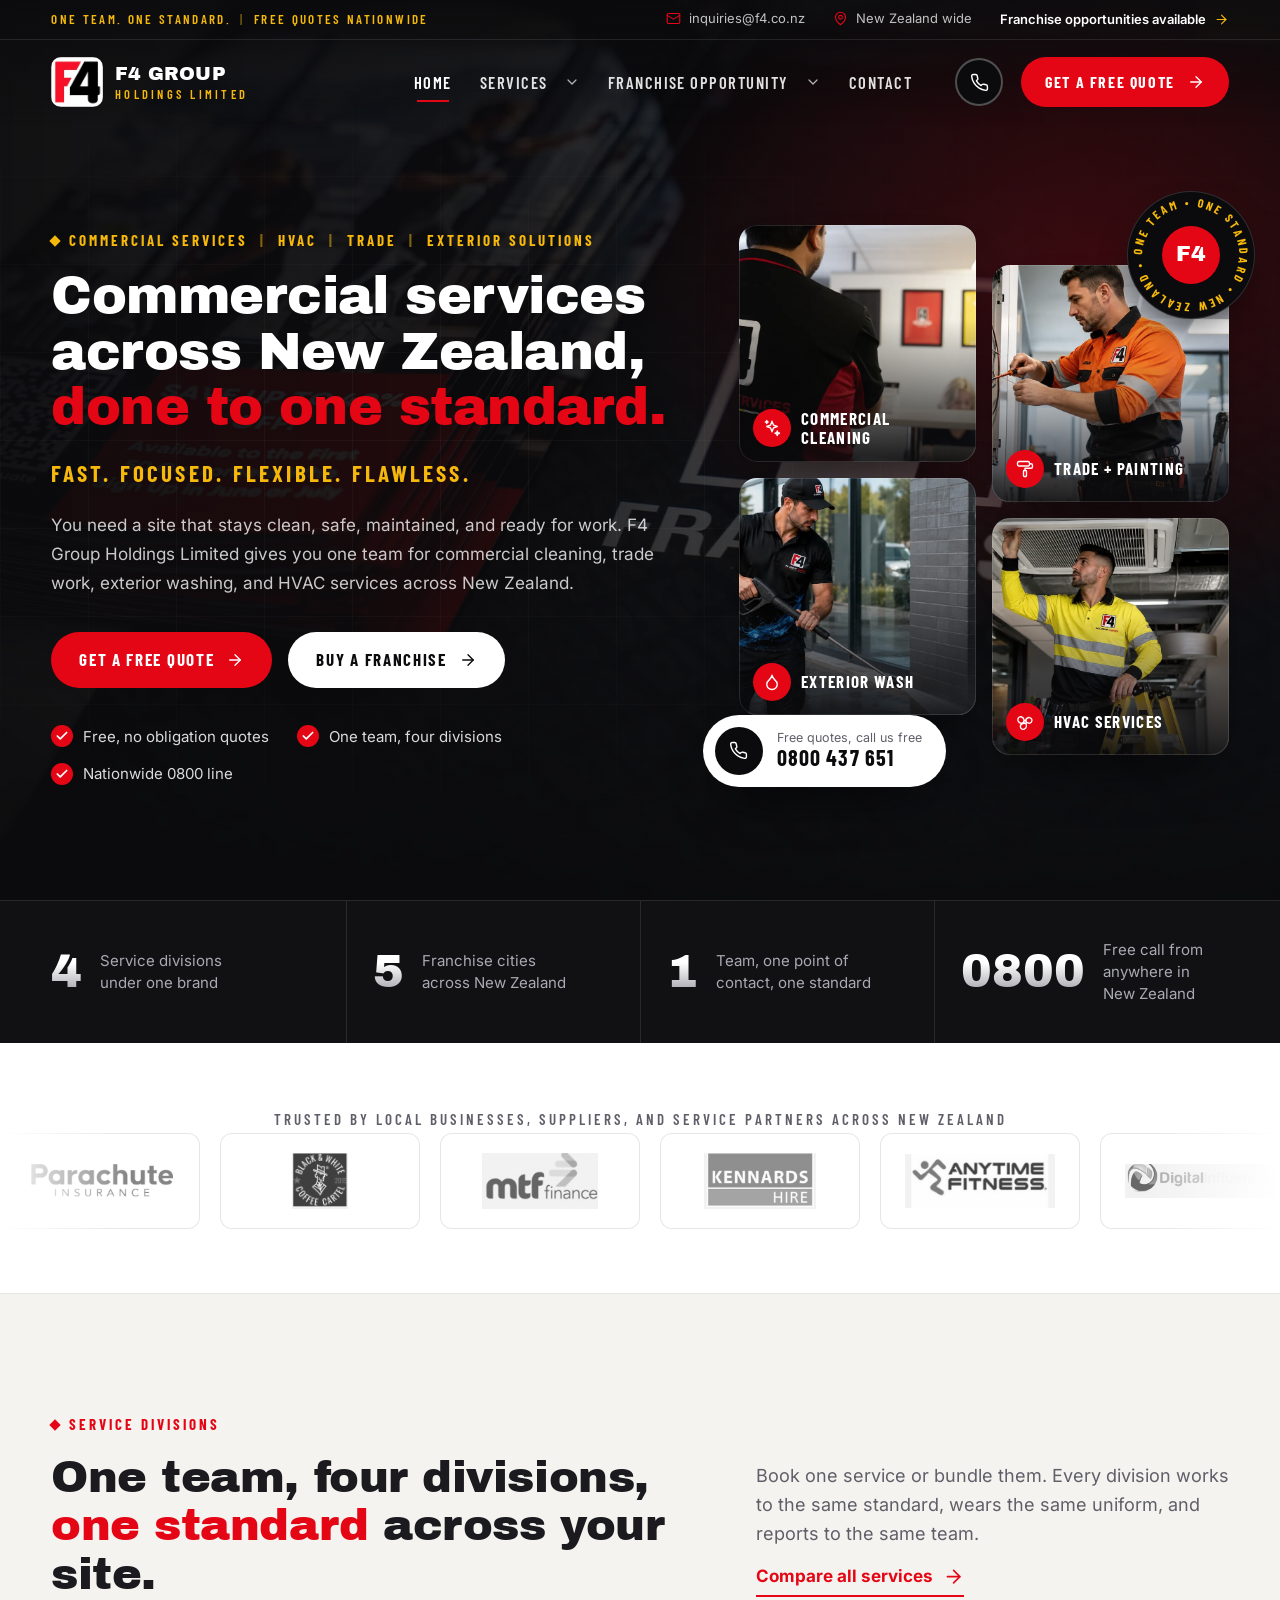
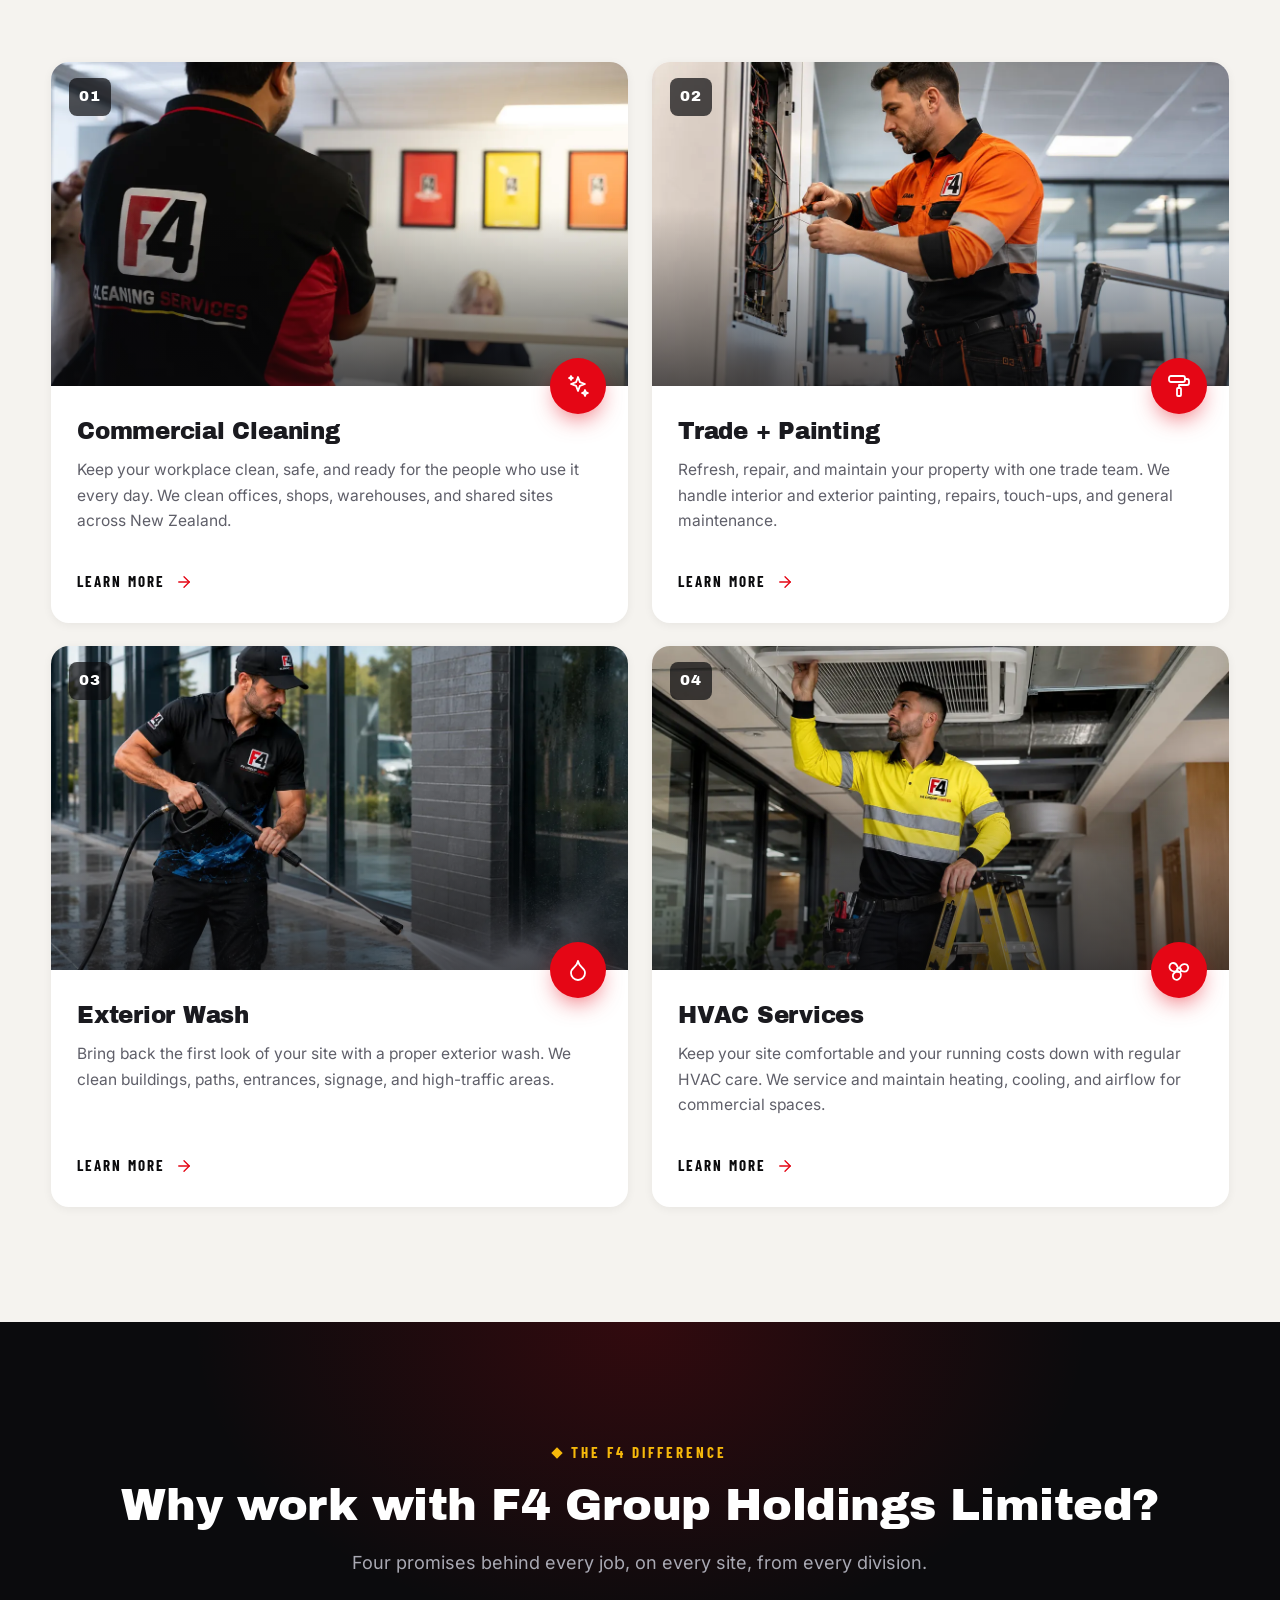
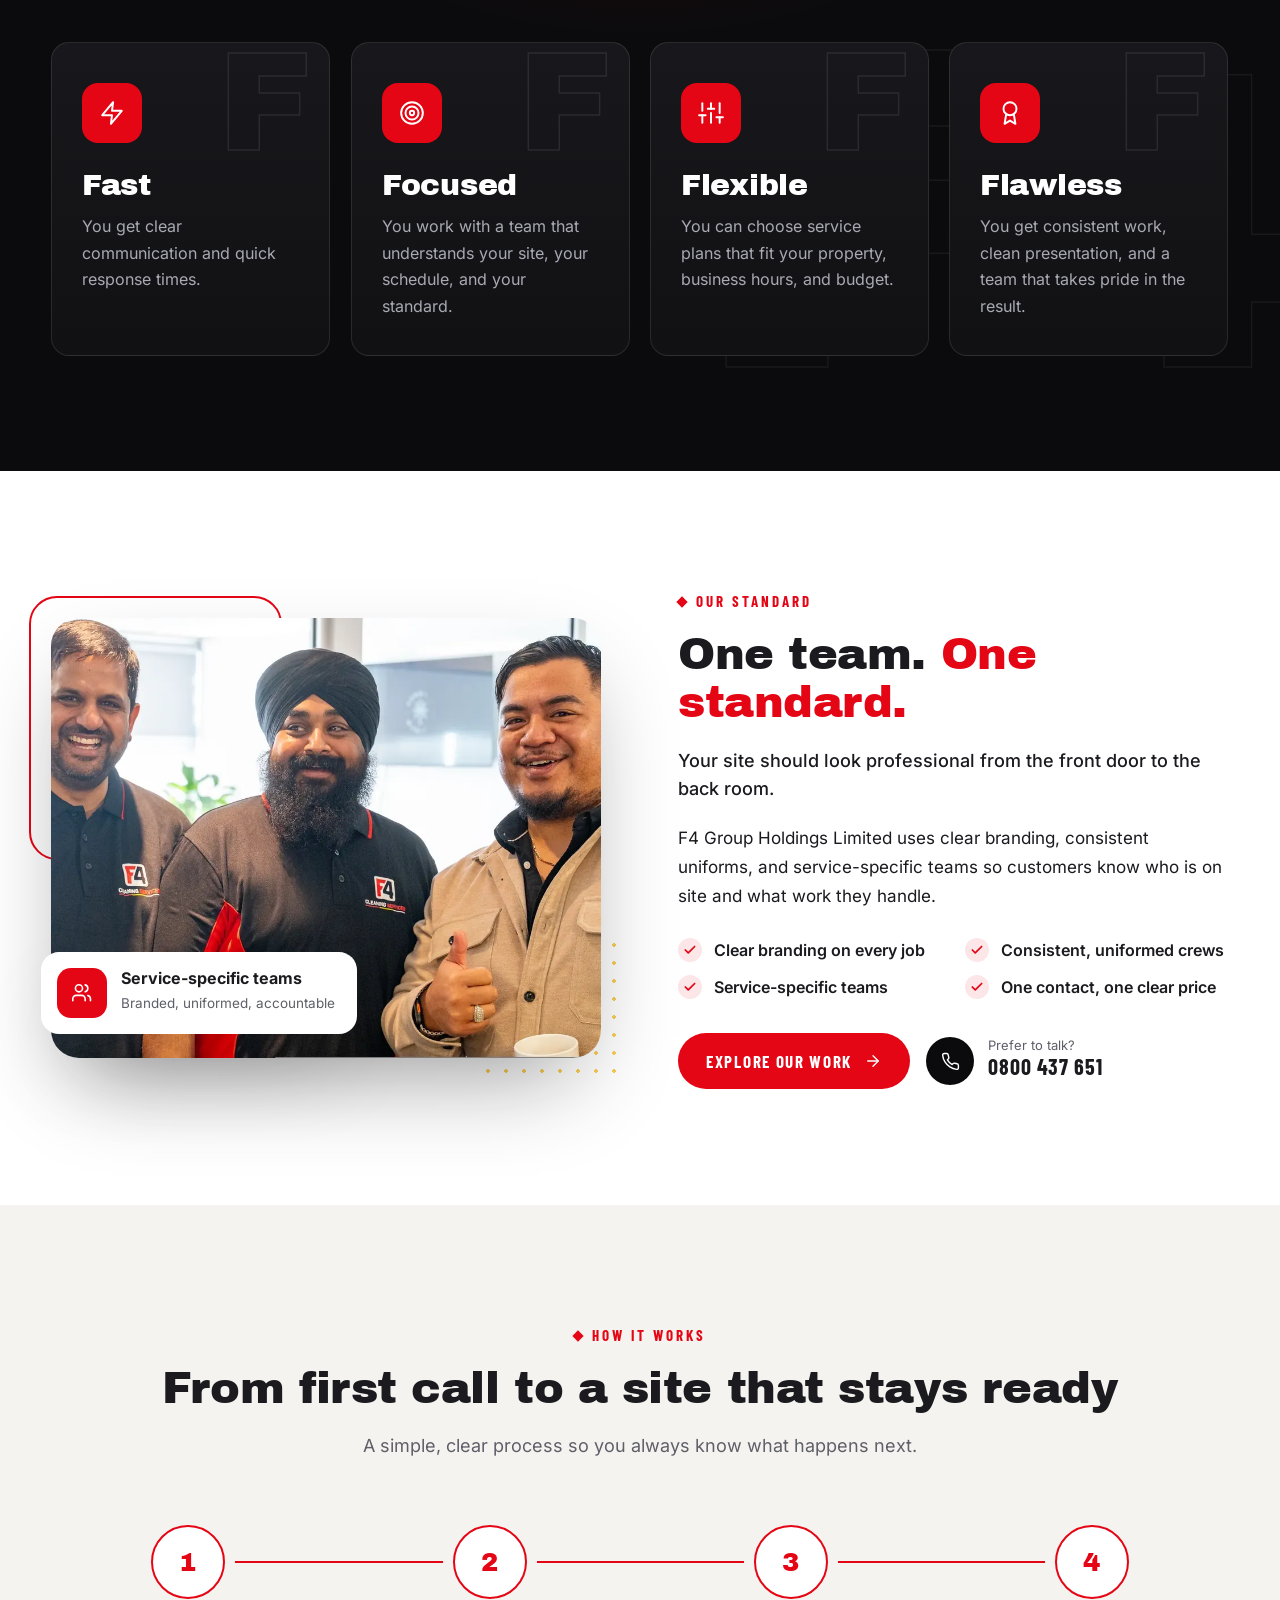
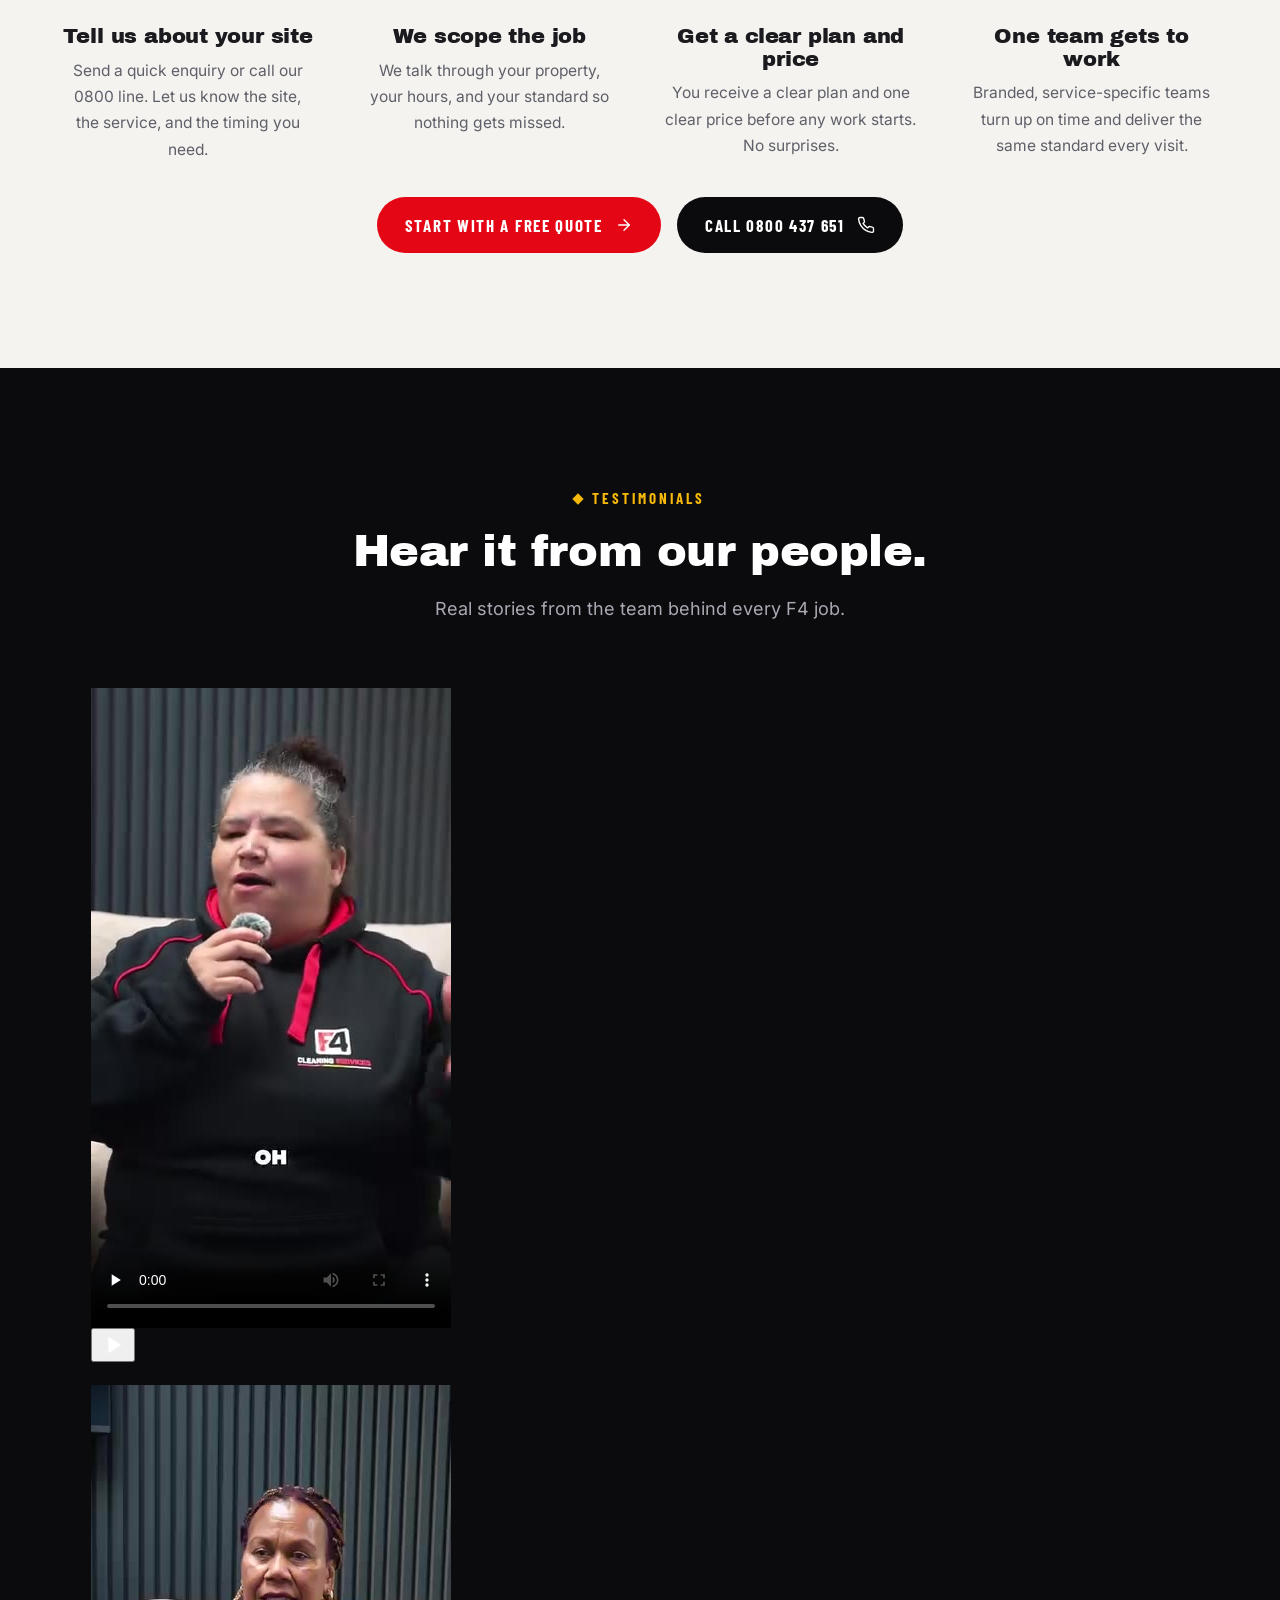
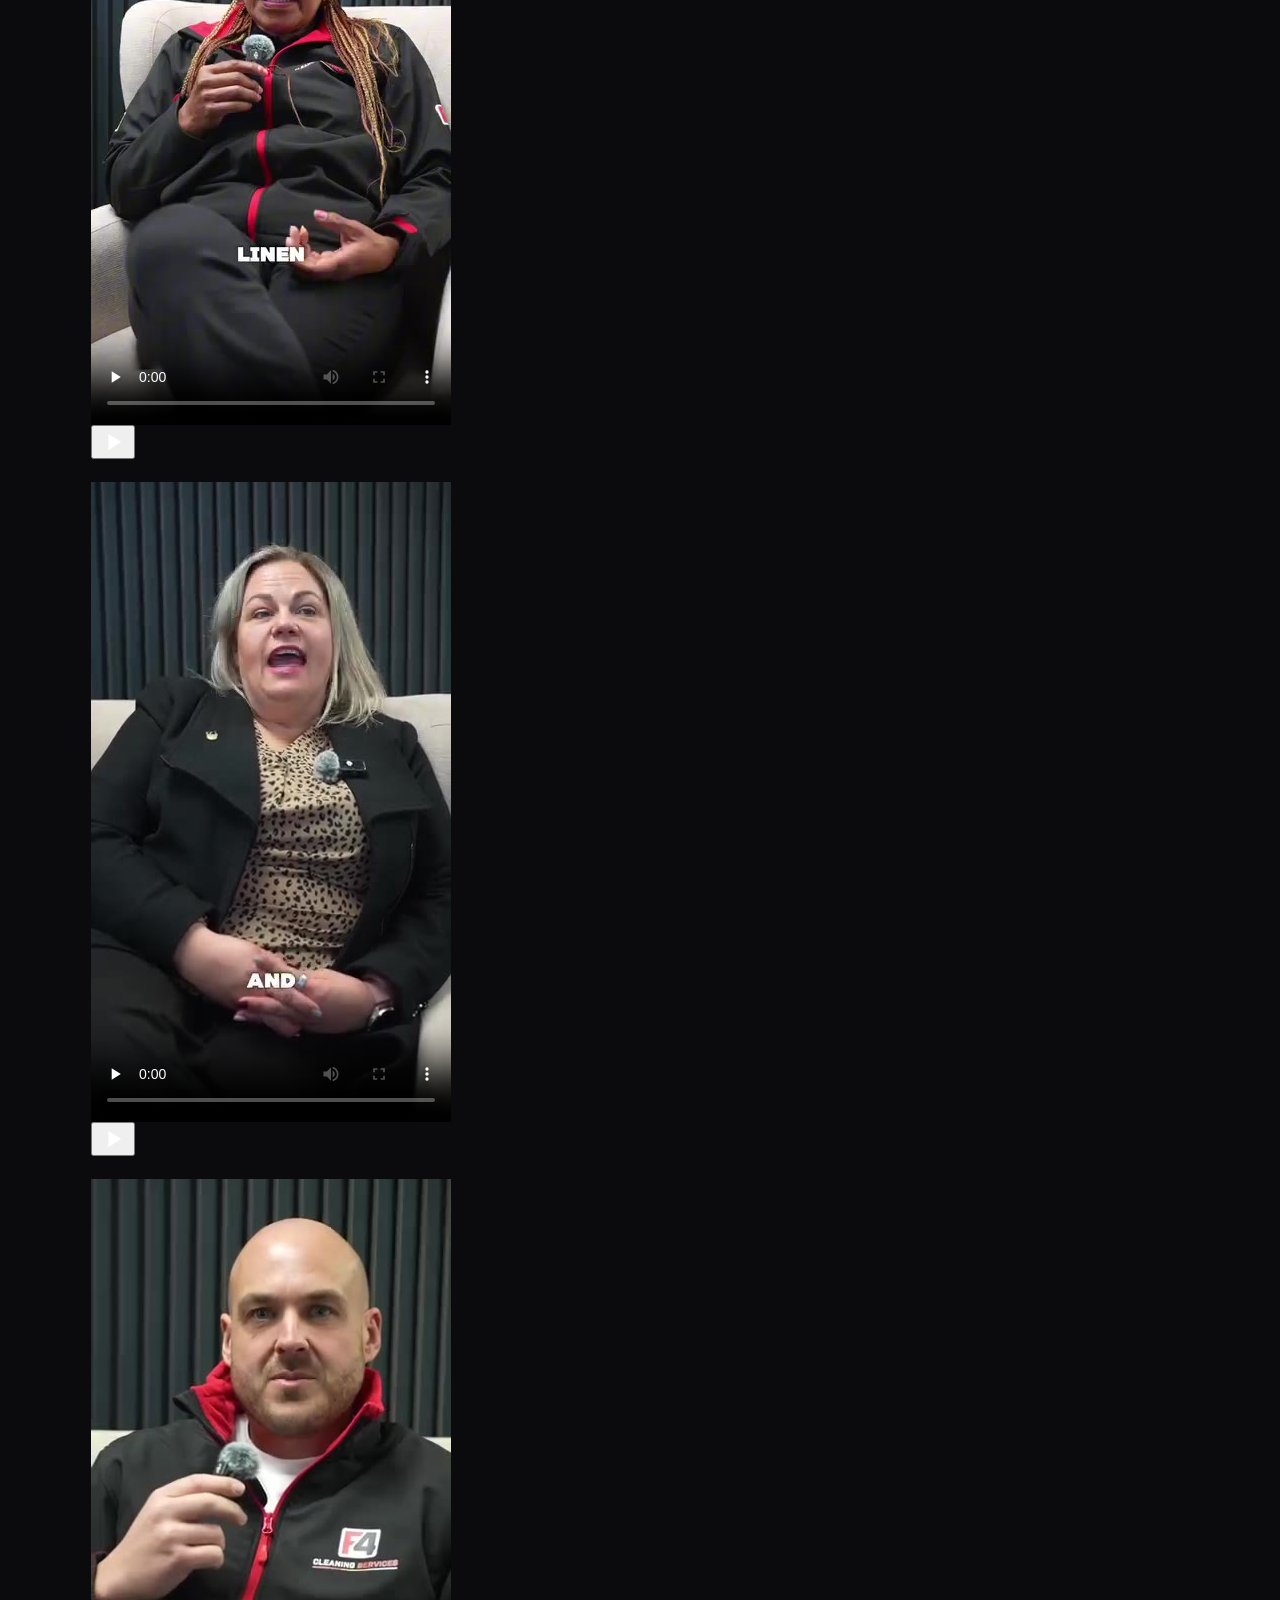
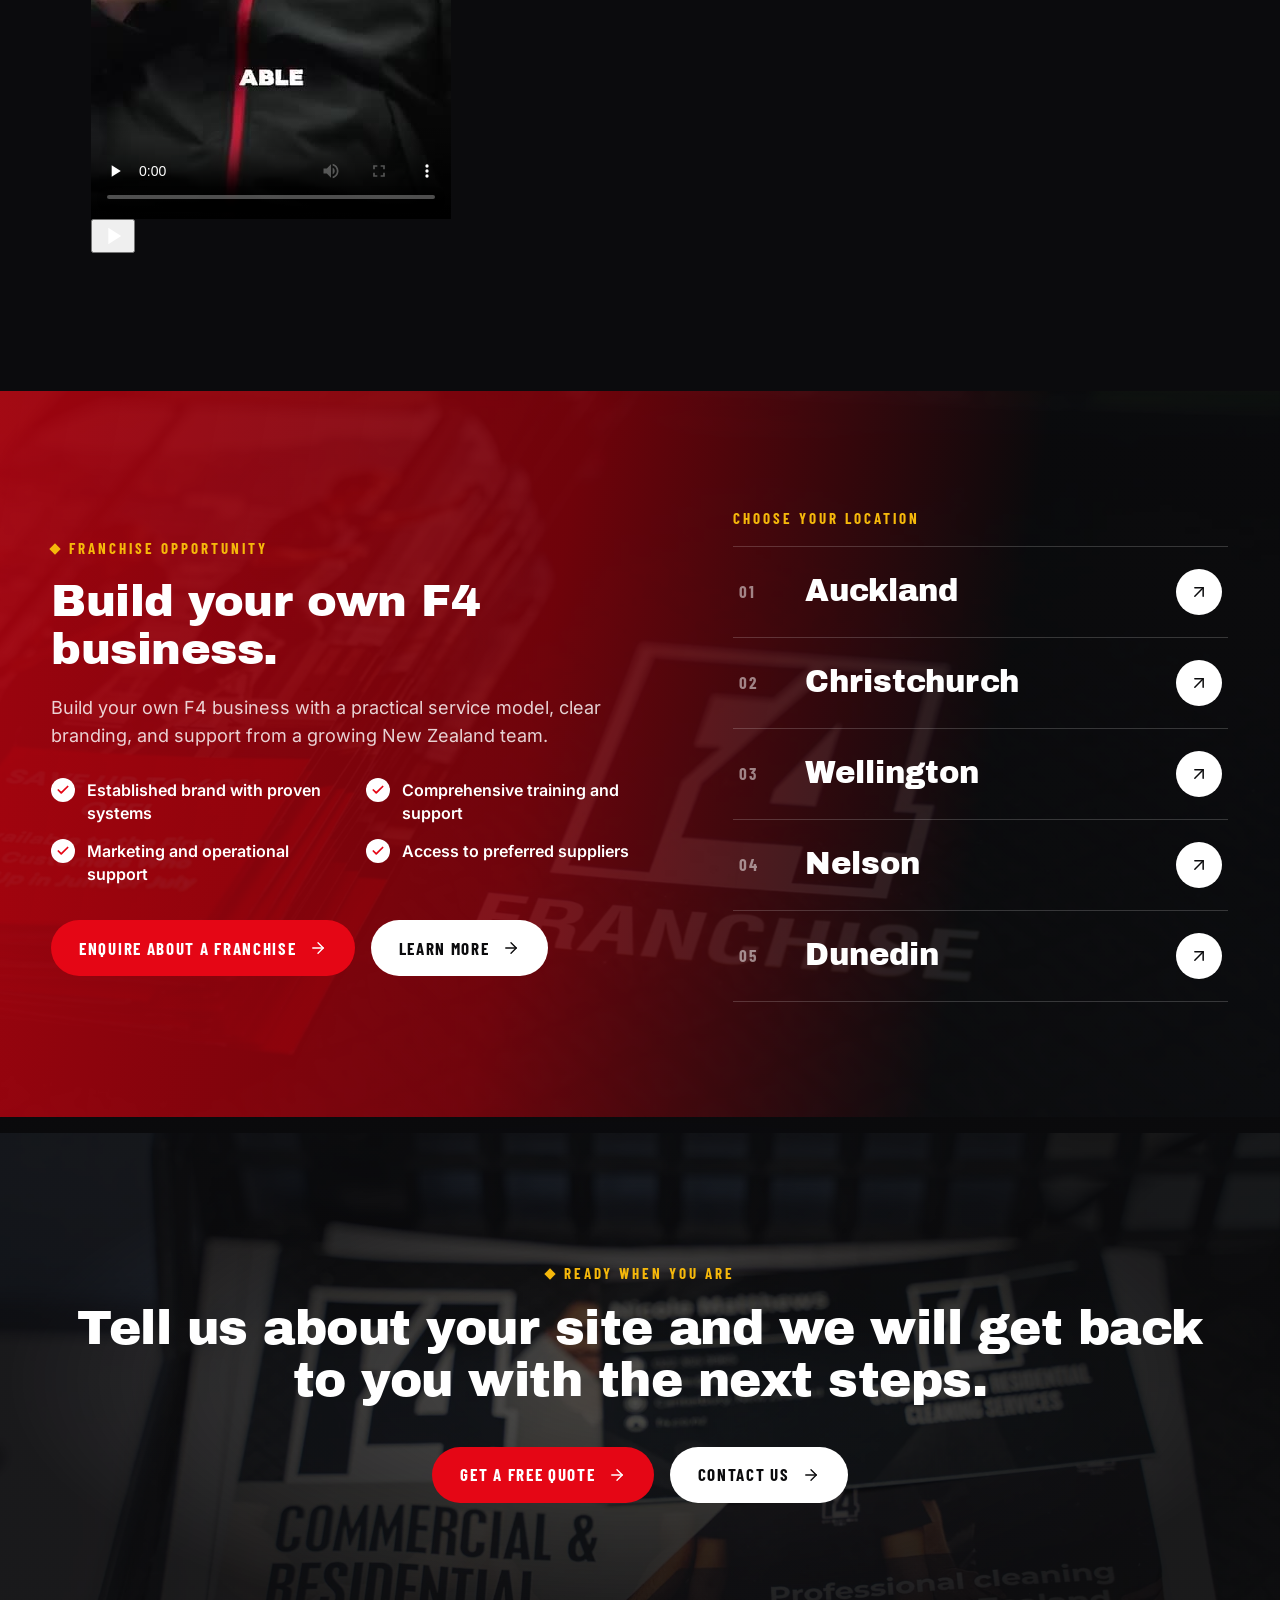
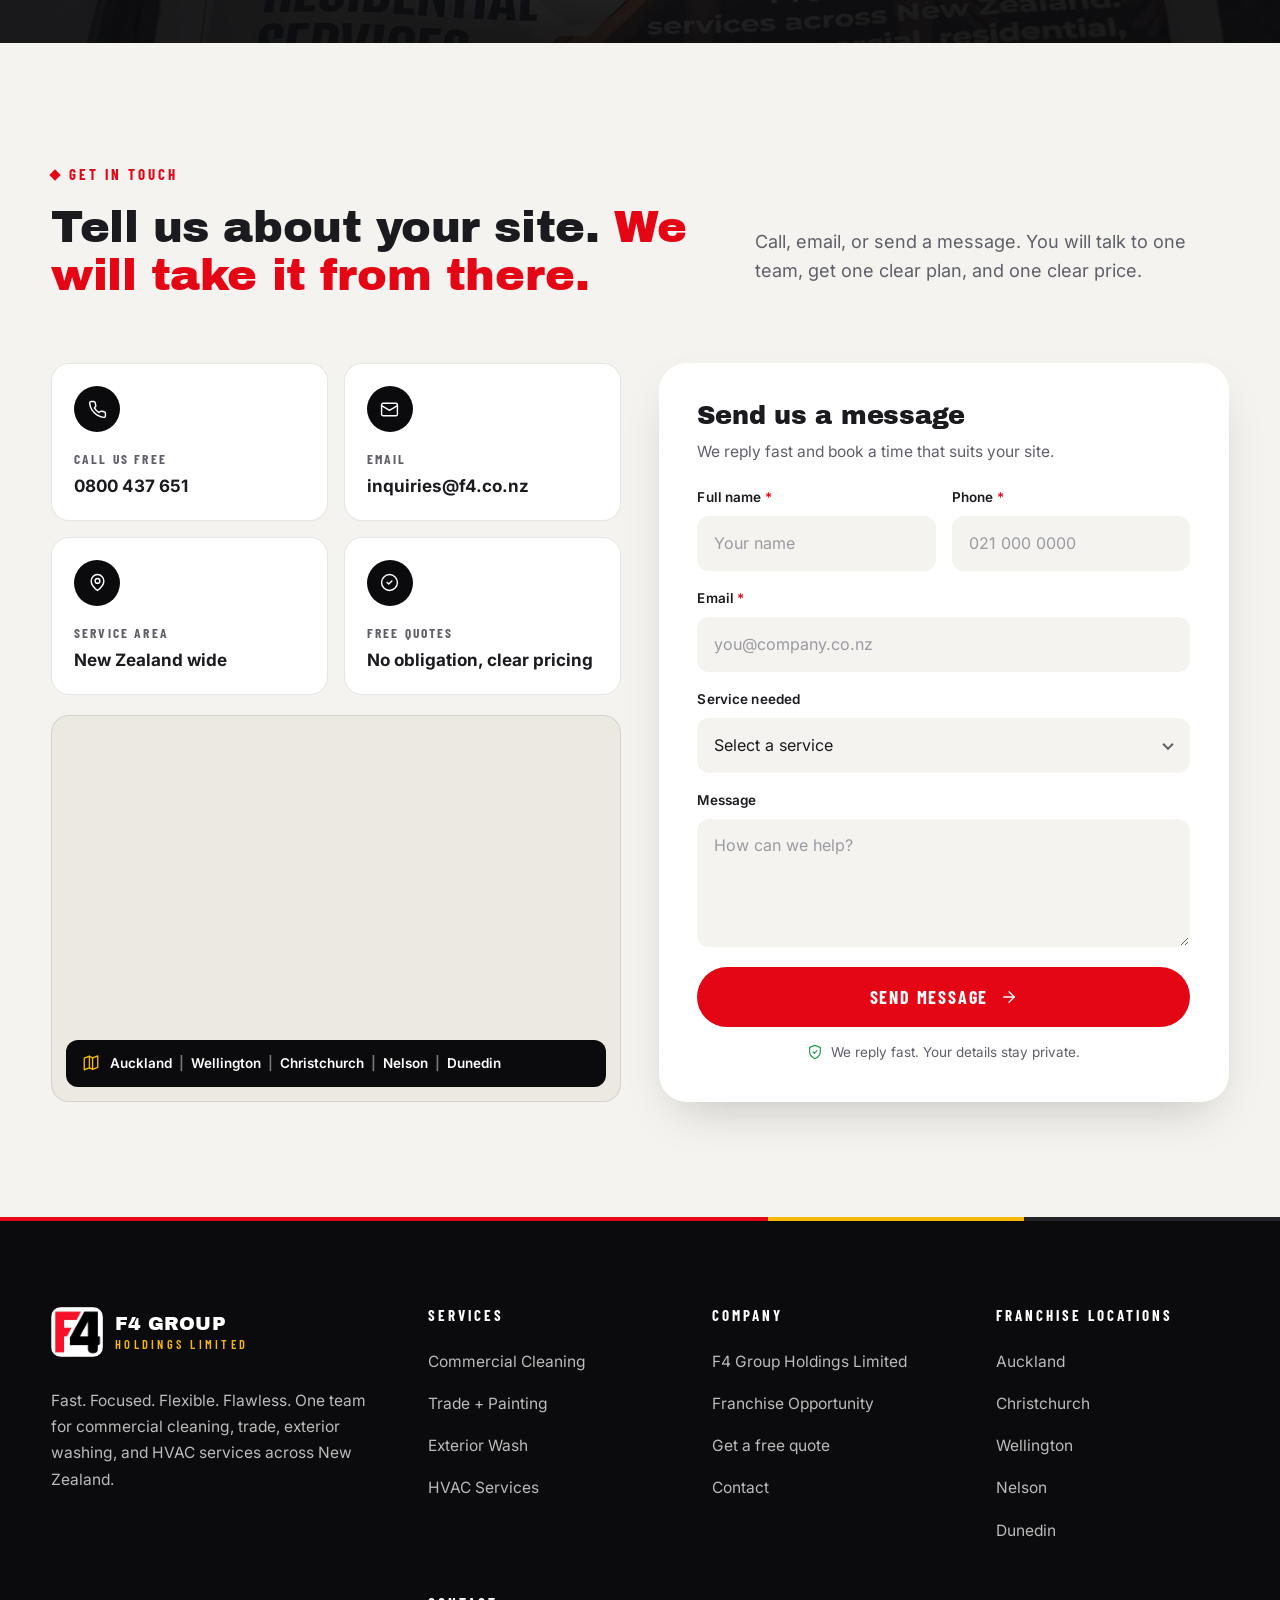
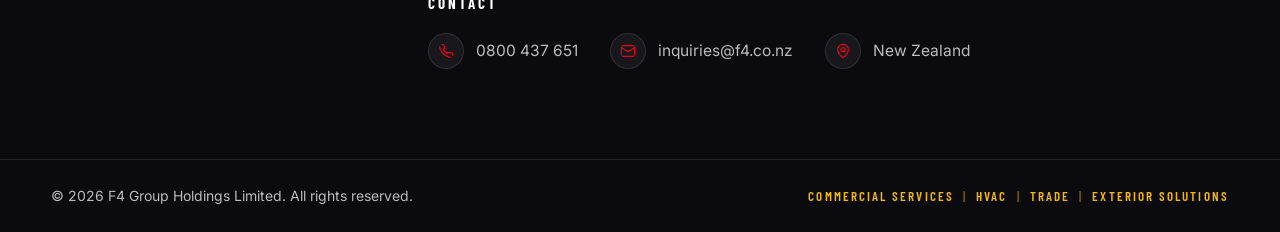
==== commit 74deac05: "Add testimonial videos section to homepage" ====
--- a/docs/index.html
+++ b/docs/index.html
@@ -416,6 +416,44 @@
 </section>
 
 <!-- FRANCHISE -->
+<section class="section section--dark testimonials" aria-labelledby="testimonials-title">
+	<div class="container">
+		<div class="section-head section-head--center" data-reveal>
+			<span class="eyebrow eyebrow--gold">Testimonials</span>			<h2 id="testimonials-title" class="h2">Hear it from our people.</h2>
+			<p class="lead">Real stories from the team behind every F4 job.</p>
+		</div>
+		<div class="testimonial-videos">
+			<figure class="video-card" data-reveal data-delay="0">
+				<video src="assets/video/testimonial-1.mp4" poster="assets/video/testimonial-1.jpg" preload="none" playsinline controls aria-label="F4 testimonial video 1"></video>
+				<button type="button" class="video-card__play" aria-label="Play testimonial video 1"><svg width="28" height="28" viewBox="0 0 24 24" fill="currentColor" aria-hidden="true" focusable="false"><path d="M8 5v14l11-7z"/></svg></button>
+			</figure>
+			<figure class="video-card" data-reveal data-delay="1">
+				<video src="assets/video/testimonial-2.mp4" poster="assets/video/testimonial-2.jpg" preload="none" playsinline controls aria-label="F4 testimonial video 2"></video>
+				<button type="button" class="video-card__play" aria-label="Play testimonial video 2"><svg width="28" height="28" viewBox="0 0 24 24" fill="currentColor" aria-hidden="true" focusable="false"><path d="M8 5v14l11-7z"/></svg></button>
+			</figure>
+			<figure class="video-card" data-reveal data-delay="2">
+				<video src="assets/video/testimonial-3.mp4" poster="assets/video/testimonial-3.jpg" preload="none" playsinline controls aria-label="F4 testimonial video 3"></video>
+				<button type="button" class="video-card__play" aria-label="Play testimonial video 3"><svg width="28" height="28" viewBox="0 0 24 24" fill="currentColor" aria-hidden="true" focusable="false"><path d="M8 5v14l11-7z"/></svg></button>
+			</figure>
+			<figure class="video-card" data-reveal data-delay="3">
+				<video src="assets/video/testimonial-4.mp4" poster="assets/video/testimonial-4.jpg" preload="none" playsinline controls aria-label="F4 testimonial video 4"></video>
+				<button type="button" class="video-card__play" aria-label="Play testimonial video 4"><svg width="28" height="28" viewBox="0 0 24 24" fill="currentColor" aria-hidden="true" focusable="false"><path d="M8 5v14l11-7z"/></svg></button>
+			</figure>
+		</div>
+	</div>
+	<script>
+	document.querySelectorAll('.video-card').forEach(function (card) {
+		var v = card.querySelector('video'), b = card.querySelector('.video-card__play');
+		b.addEventListener('click', function () { v.play(); });
+		v.addEventListener('play', function () {
+			card.classList.add('is-playing');
+			document.querySelectorAll('.video-card video').forEach(function (o) { if (o !== v) o.pause(); });
+		});
+		v.addEventListener('pause', function () { card.classList.remove('is-playing'); });
+	});
+	</script>
+</section>
+
 <section class="section franchise-band" aria-labelledby="franchise-title">
 	<div class="franchise-band__bg" aria-hidden="true">
 		<img src="assets/img/hero.webp" alt="" loading="lazy" data-parallax="0.12">
--- a/docs/assets/css/main.css
+++ b/docs/assets/css/main.css
@@ -60,7 +60,7 @@
 /* 2. Base
    ========================================================================== */
 *, *::before, *::after { box-sizing: border-box; }
-html { -webkit-text-size-adjust: 100%; scroll-behavior: smooth; scroll-padding-top: 110px; }
+html { -webkit-text-size-adjust: 100%; scroll-behavior: smooth; scroll-padding-top: 110px; overflow-x: hidden; overflow-x: clip; }
 body {
 	margin: 0;
 	font-family: var(--font-body);
@@ -72,6 +72,7 @@
 	-moz-osx-font-smoothing: grayscale;
 	text-rendering: optimizeLegibility;
 	overflow-x: hidden;
+	overflow-x: clip;
 }
 body.nav-open { overflow: hidden; }
 img, svg, video, iframe { display: block; max-width: 100%; }
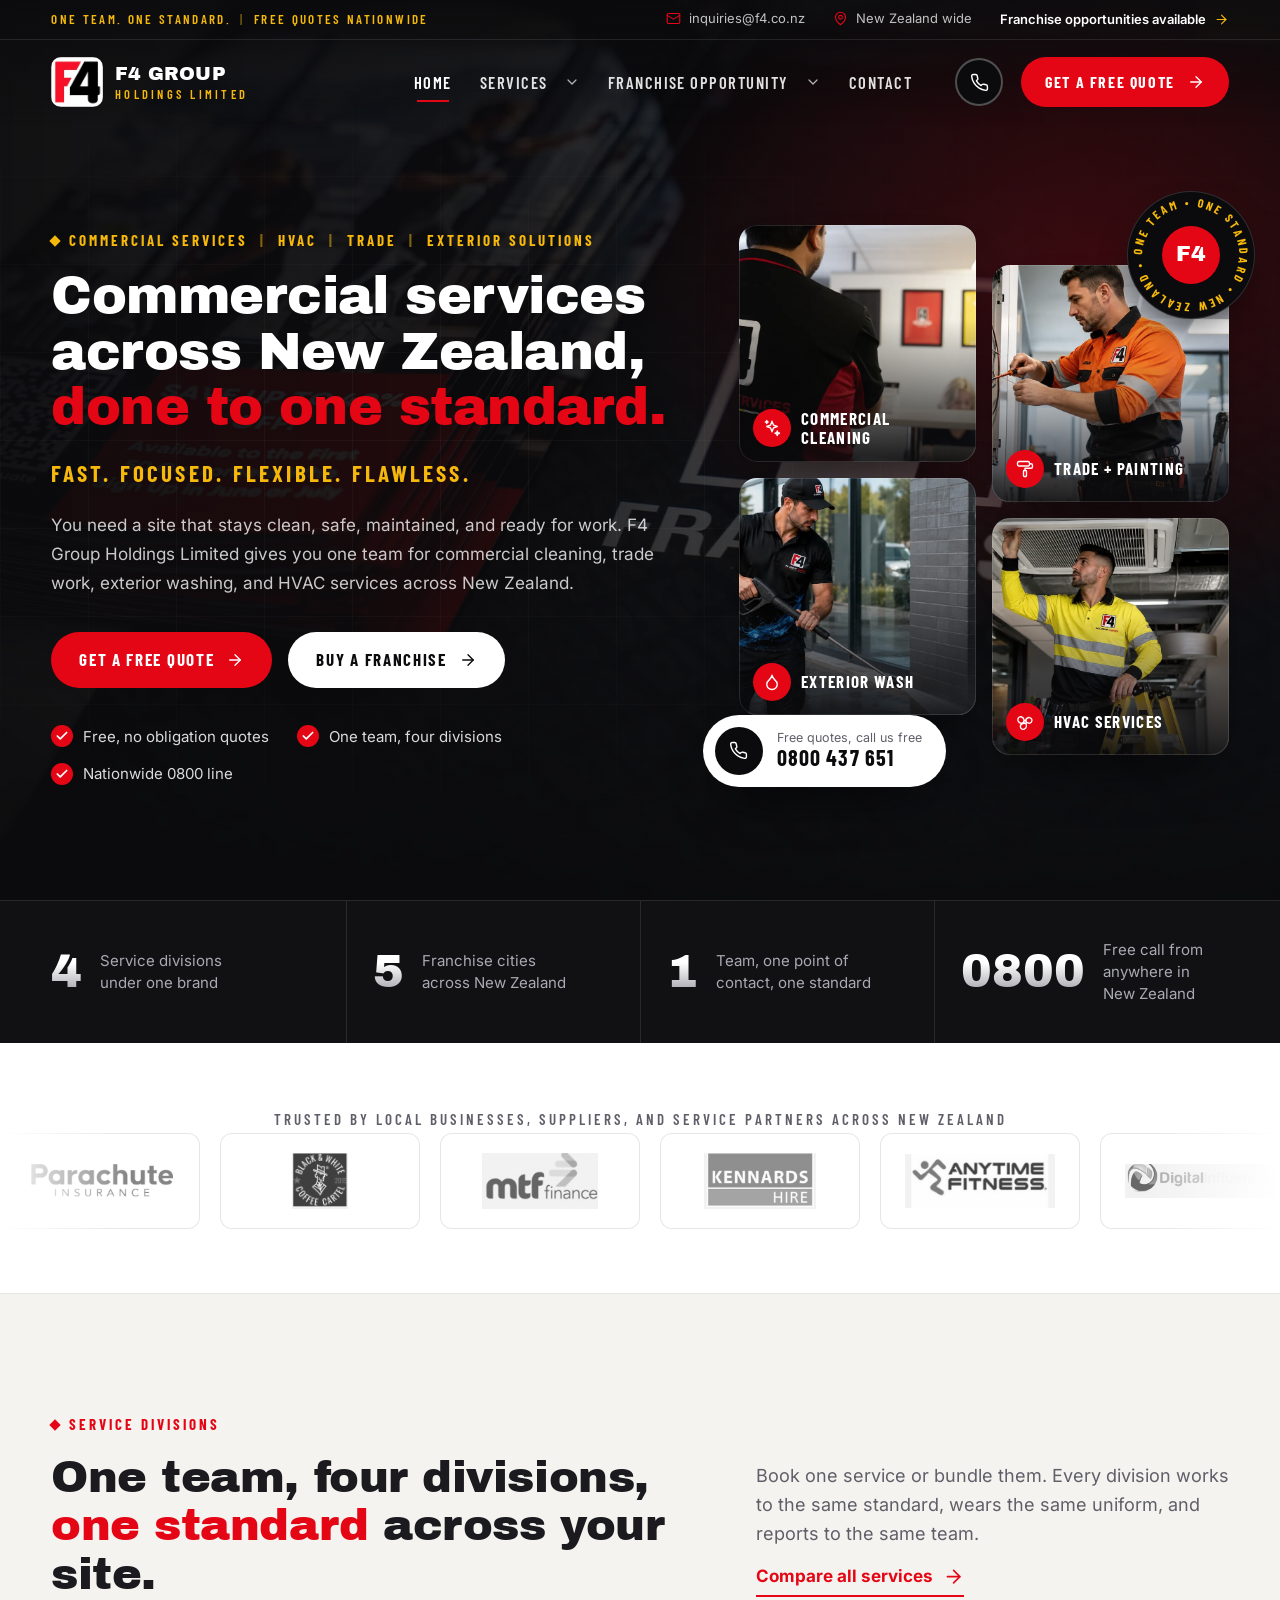
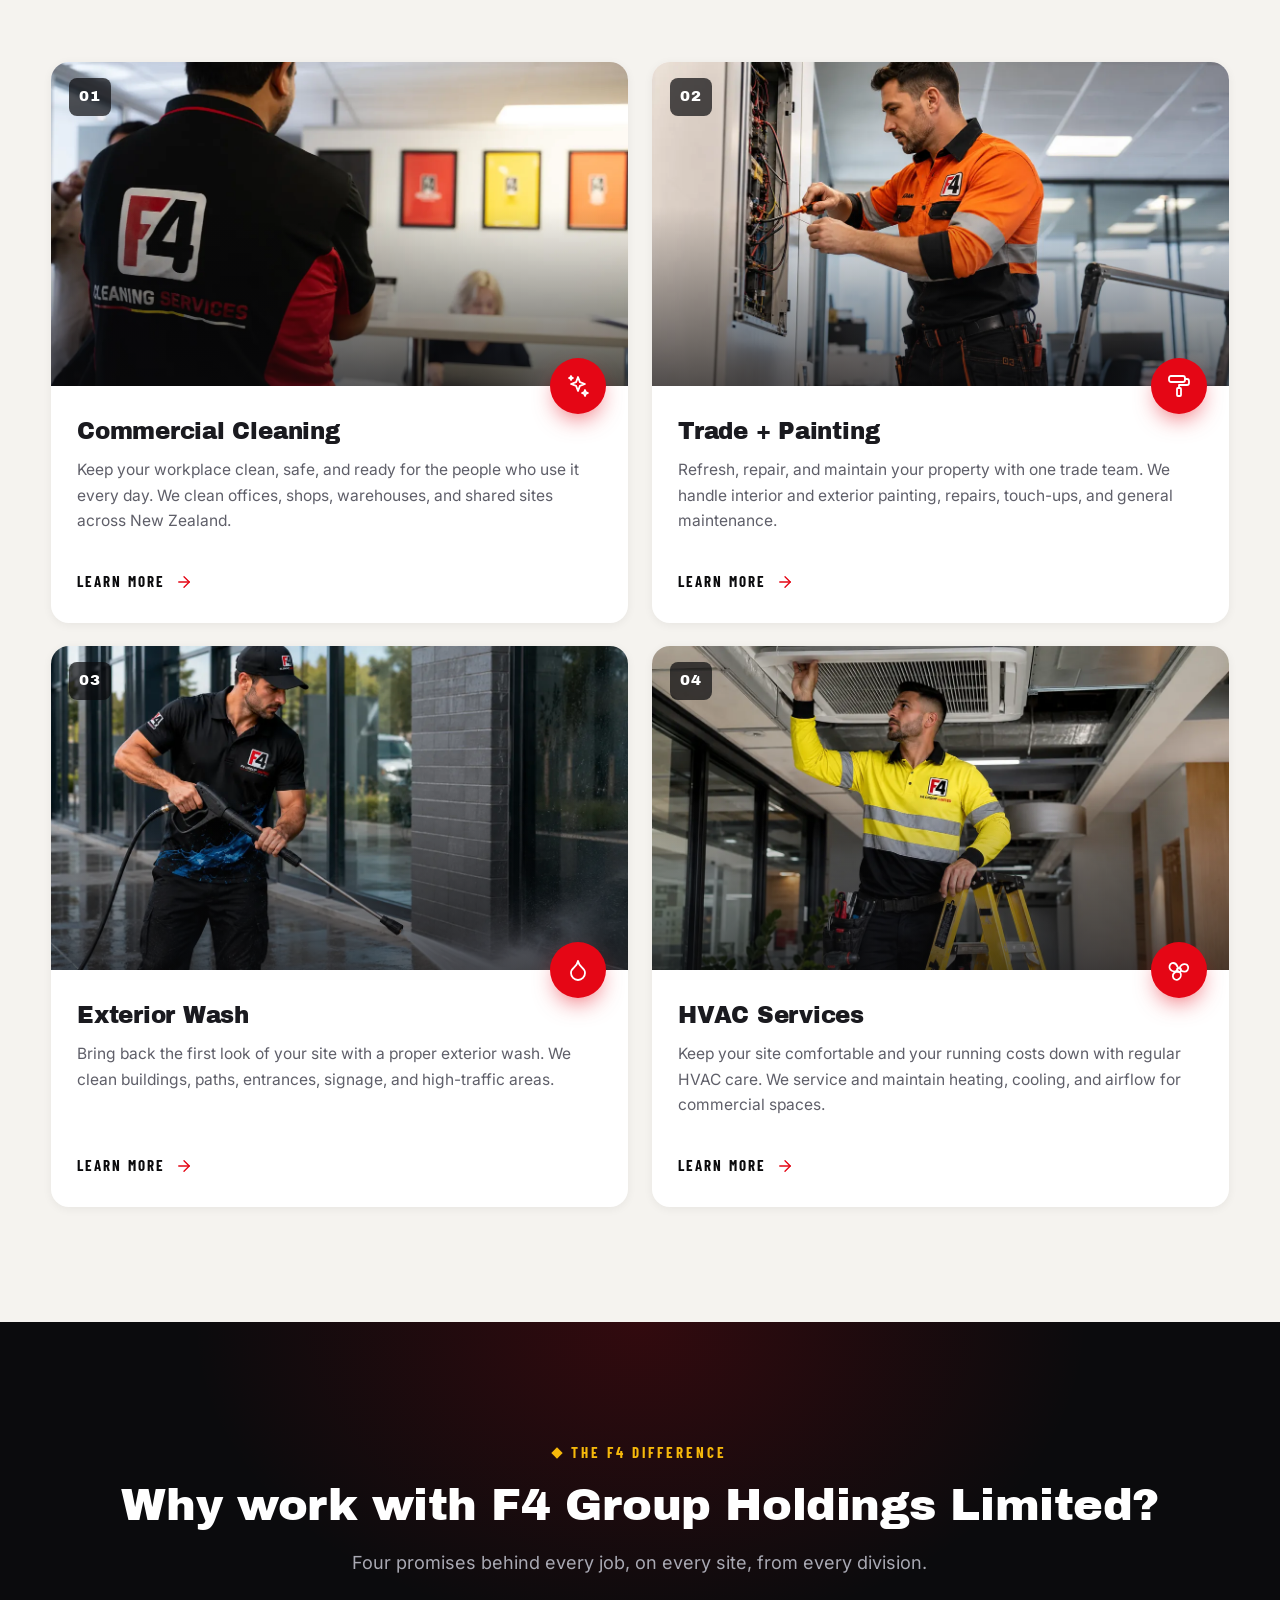
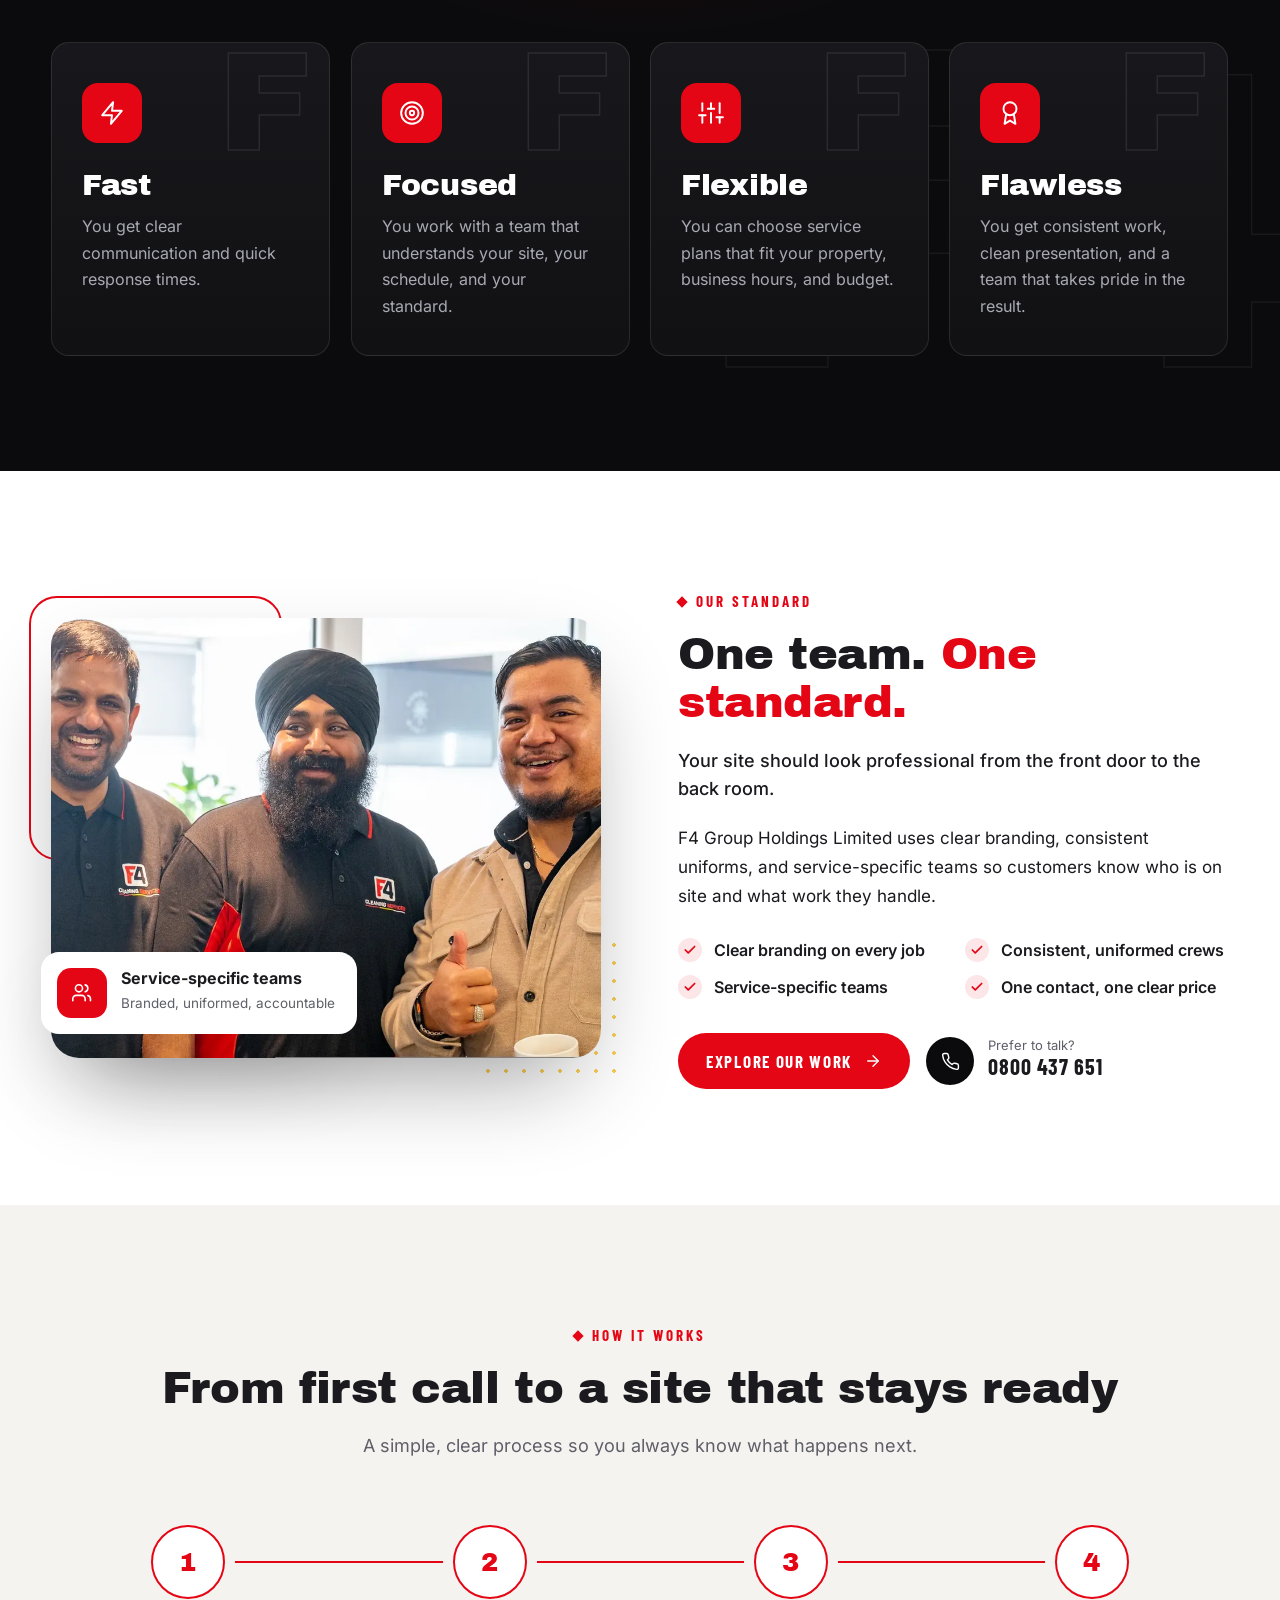
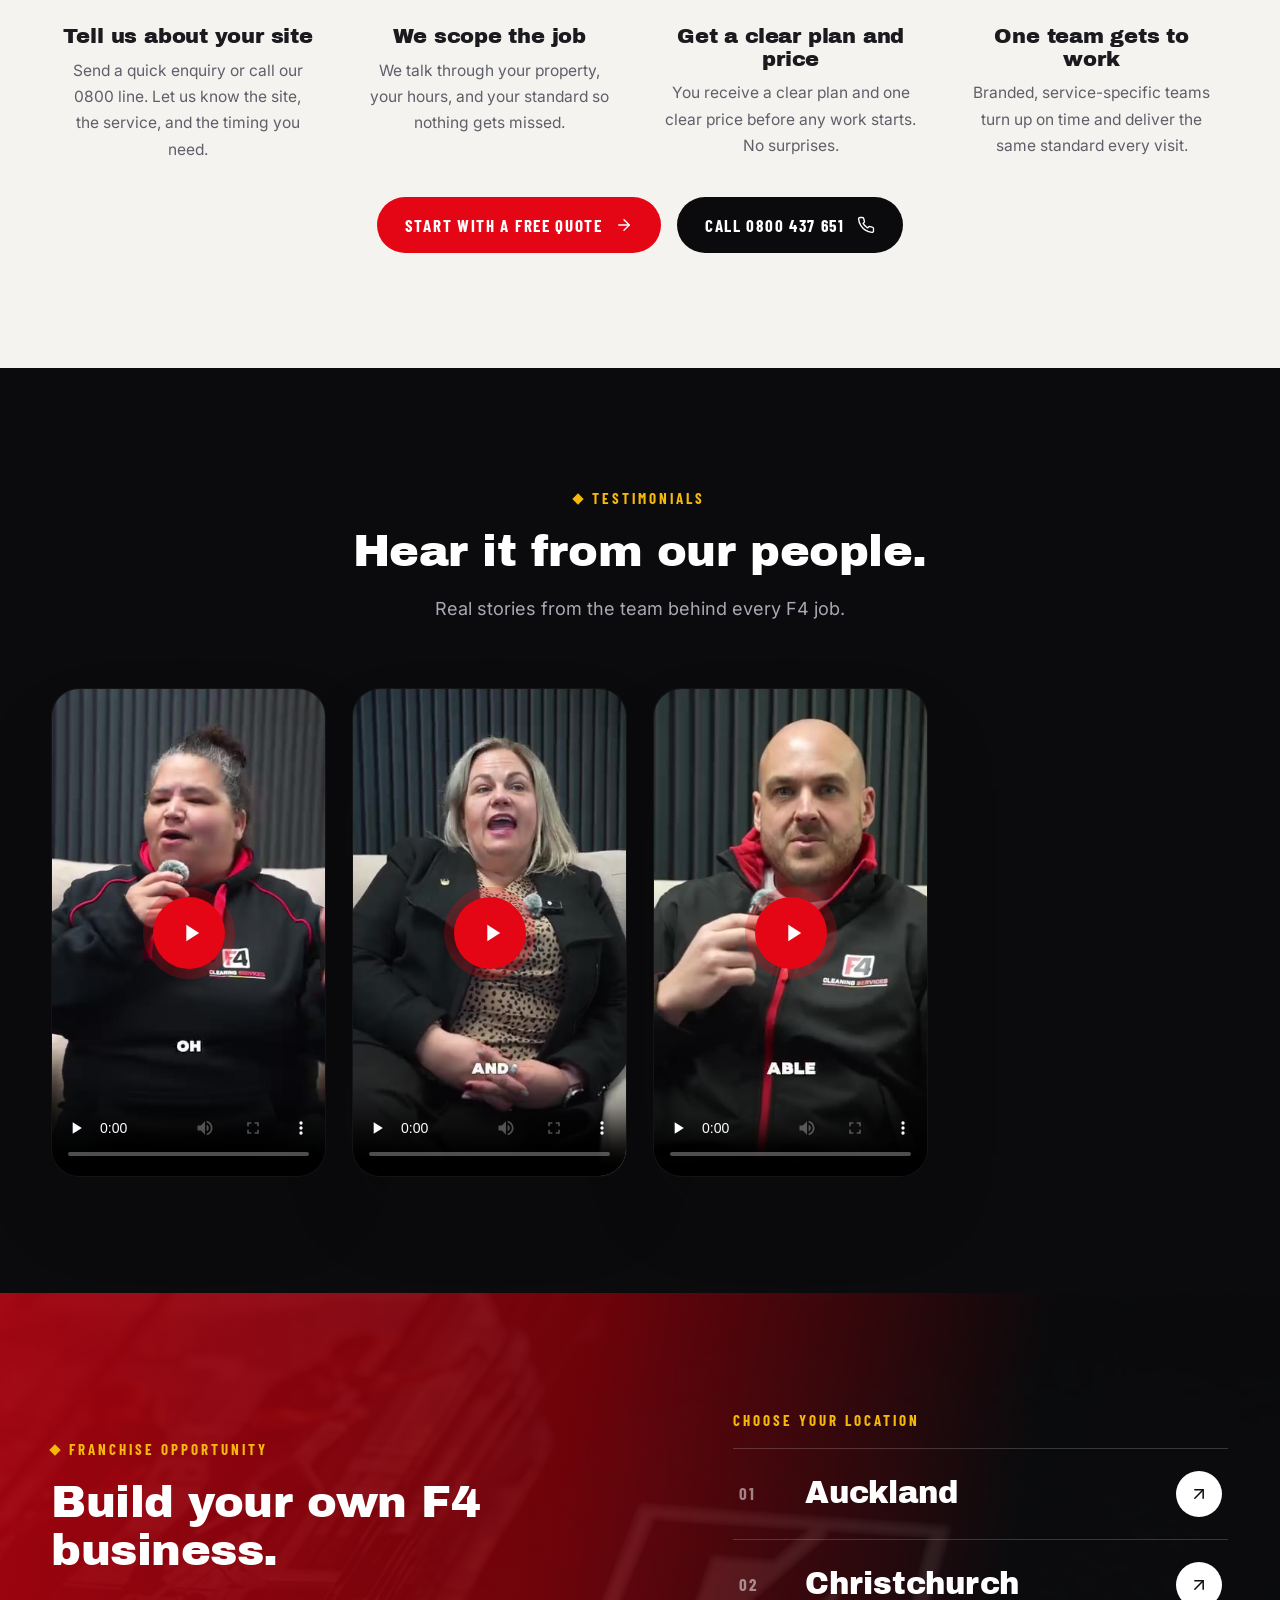
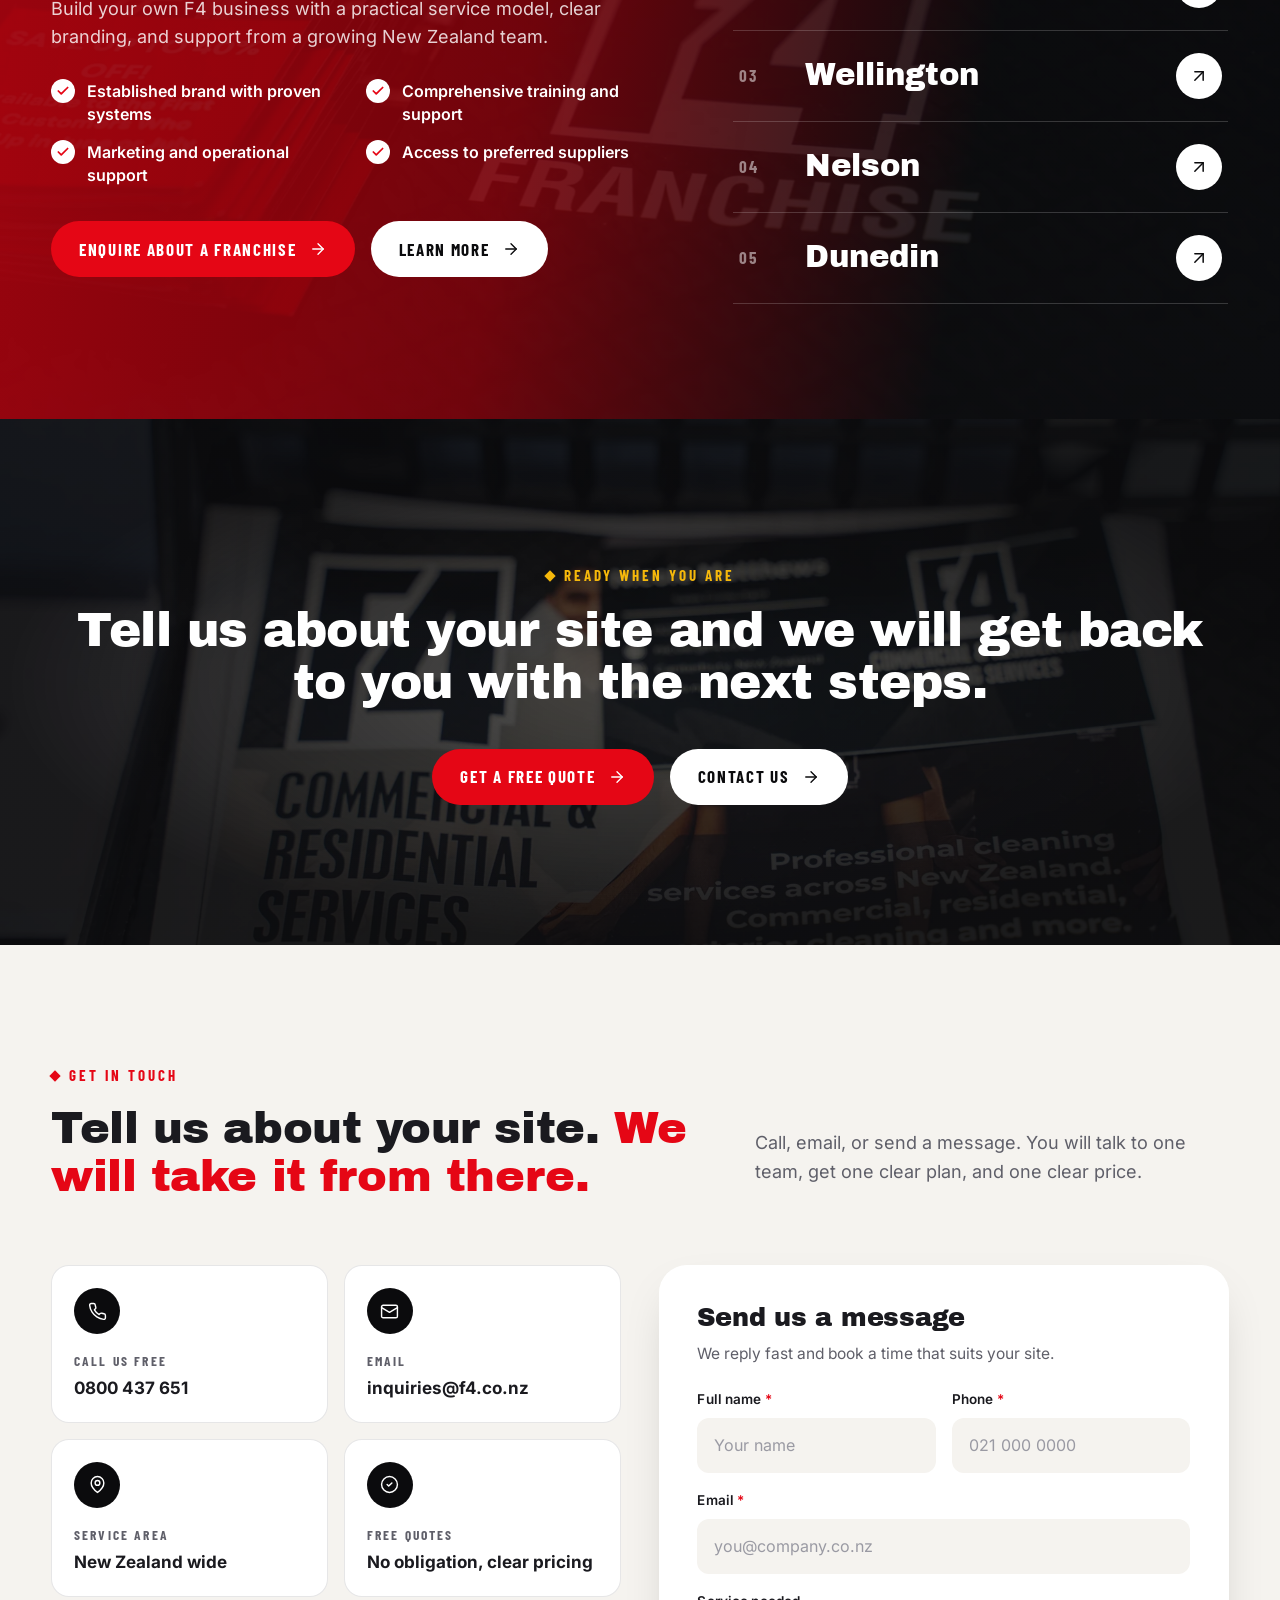
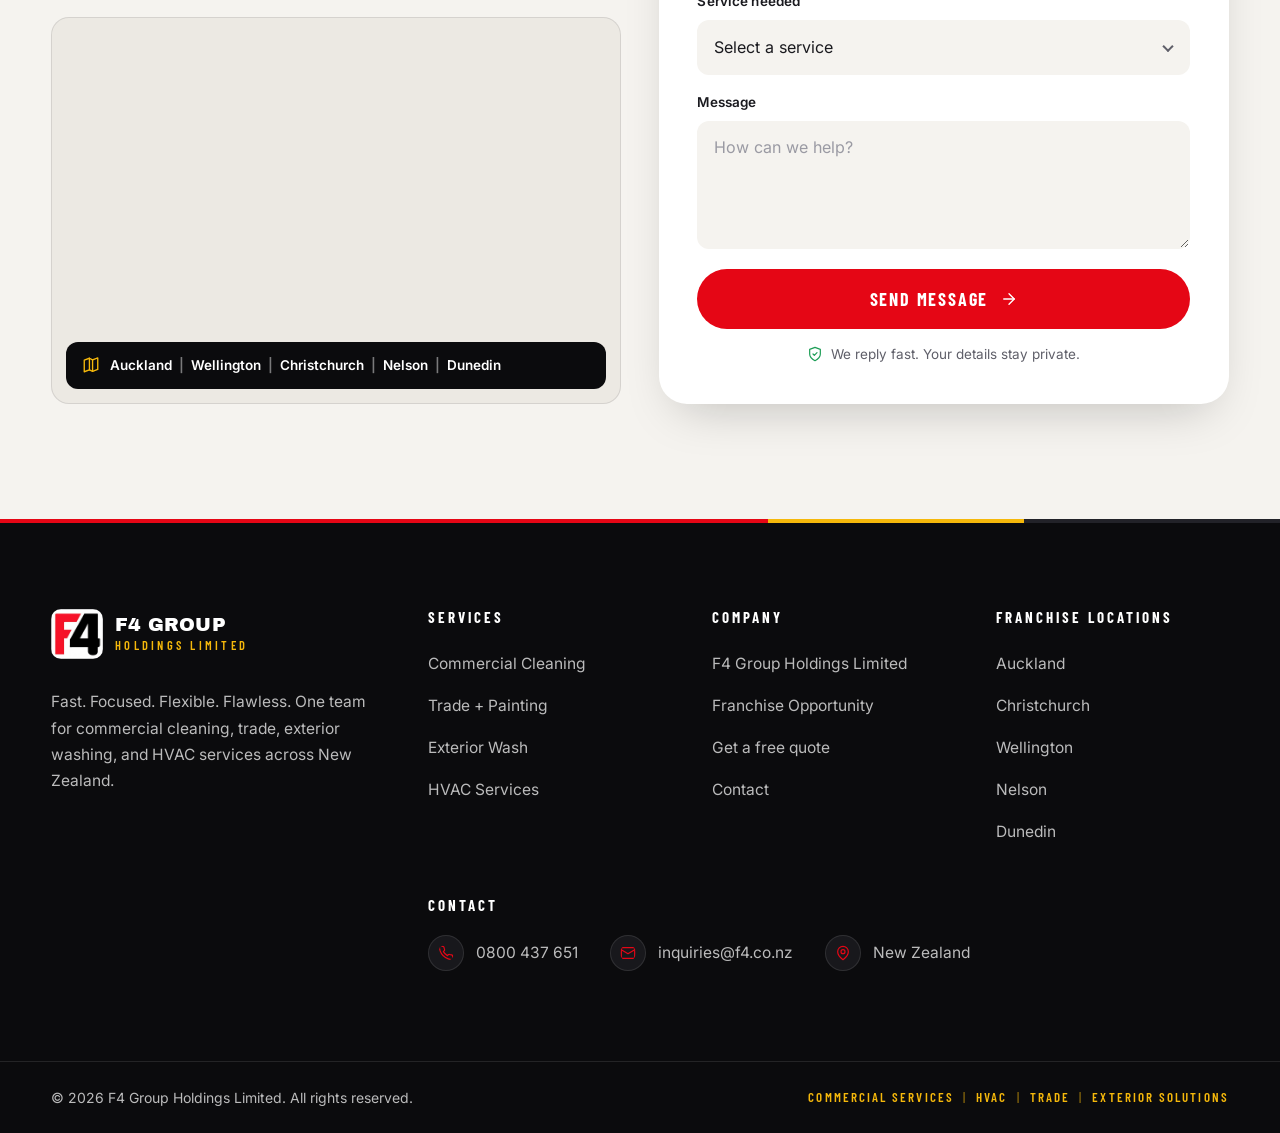
==== commit 503066eb: "Remove testimonial video 2 from homepage" ====
--- a/docs/index.html
+++ b/docs/index.html
@@ -428,14 +428,10 @@
 				<button type="button" class="video-card__play" aria-label="Play testimonial video 1"><svg width="28" height="28" viewBox="0 0 24 24" fill="currentColor" aria-hidden="true" focusable="false"><path d="M8 5v14l11-7z"/></svg></button>
 			</figure>
 			<figure class="video-card" data-reveal data-delay="1">
-				<video src="assets/video/testimonial-2.mp4" poster="assets/video/testimonial-2.jpg" preload="none" playsinline controls aria-label="F4 testimonial video 2"></video>
-				<button type="button" class="video-card__play" aria-label="Play testimonial video 2"><svg width="28" height="28" viewBox="0 0 24 24" fill="currentColor" aria-hidden="true" focusable="false"><path d="M8 5v14l11-7z"/></svg></button>
-			</figure>
-			<figure class="video-card" data-reveal data-delay="2">
 				<video src="assets/video/testimonial-3.mp4" poster="assets/video/testimonial-3.jpg" preload="none" playsinline controls aria-label="F4 testimonial video 3"></video>
 				<button type="button" class="video-card__play" aria-label="Play testimonial video 3"><svg width="28" height="28" viewBox="0 0 24 24" fill="currentColor" aria-hidden="true" focusable="false"><path d="M8 5v14l11-7z"/></svg></button>
 			</figure>
-			<figure class="video-card" data-reveal data-delay="3">
+			<figure class="video-card" data-reveal data-delay="2">
 				<video src="assets/video/testimonial-4.mp4" poster="assets/video/testimonial-4.jpg" preload="none" playsinline controls aria-label="F4 testimonial video 4"></video>
 				<button type="button" class="video-card__play" aria-label="Play testimonial video 4"><svg width="28" height="28" viewBox="0 0 24 24" fill="currentColor" aria-hidden="true" focusable="false"><path d="M8 5v14l11-7z"/></svg></button>
 			</figure>
--- a/docs/assets/css/main.css
+++ b/docs/assets/css/main.css
@@ -1009,3 +1009,20 @@
 .comment-form textarea:focus, .comment-form input:focus { outline: none; border-color: var(--red); background: var(--white); }
 .comment-form .submit { min-height: 54px; padding: 0 28px; border: 0; border-radius: 999px; background: var(--red); color: var(--white); font-family: var(--font-cond); font-weight: 700; letter-spacing: .1em; text-transform: uppercase; cursor: pointer; }
 .comment-list { list-style: none; padding: 0 !important; }
+
+/* Testimonials */
+.testimonial-videos { display: grid; grid-template-columns: repeat(4, minmax(0, 320px)); justify-content: center; gap: clamp(16px, 2vw, 32px); margin-top: clamp(32px, 4vw, 56px); }
+.video-card { position: relative; margin: 0; aspect-ratio: 9 / 16; border-radius: var(--radius-lg); overflow: hidden; background: #000; box-shadow: var(--shadow-lg); border: 1px solid rgba(255, 255, 255, 0.08); }
+.video-card video { display: block; width: 100%; height: 100%; object-fit: cover; }
+.video-card__play { position: absolute; top: 50%; left: 50%; width: 72px; height: 72px; margin: -36px 0 0 -36px; display: grid; place-items: center; padding: 0 0 0 4px; border: 0; border-radius: 50%; background: var(--red); color: #fff; cursor: pointer; box-shadow: 0 0 0 10px rgba(227, 6, 19, 0.25); transition: transform 0.3s, box-shadow 0.3s; }
+.video-card__play:hover, .video-card__play:focus-visible { transform: scale(1.08); box-shadow: 0 0 0 14px rgba(227, 6, 19, 0.3); }
+.video-card.is-playing .video-card__play { opacity: 0; pointer-events: none; }
+@media (max-width: 1000px) {
+	.testimonial-videos { grid-template-columns: repeat(2, minmax(0, 320px)); }
+}
+@media (max-width: 640px) {
+	.testimonial-videos { display: flex; gap: 14px; overflow-x: auto; scroll-snap-type: x mandatory; -webkit-overflow-scrolling: touch; margin-left: -16px; margin-right: -16px; padding: 0 16px 8px; scroll-padding: 0 16px; scrollbar-width: none; }
+	.testimonial-videos::-webkit-scrollbar { display: none; }
+	.video-card { flex: 0 0 78%; scroll-snap-align: start; }
+	.video-card[data-reveal] { transform: none; }
+}
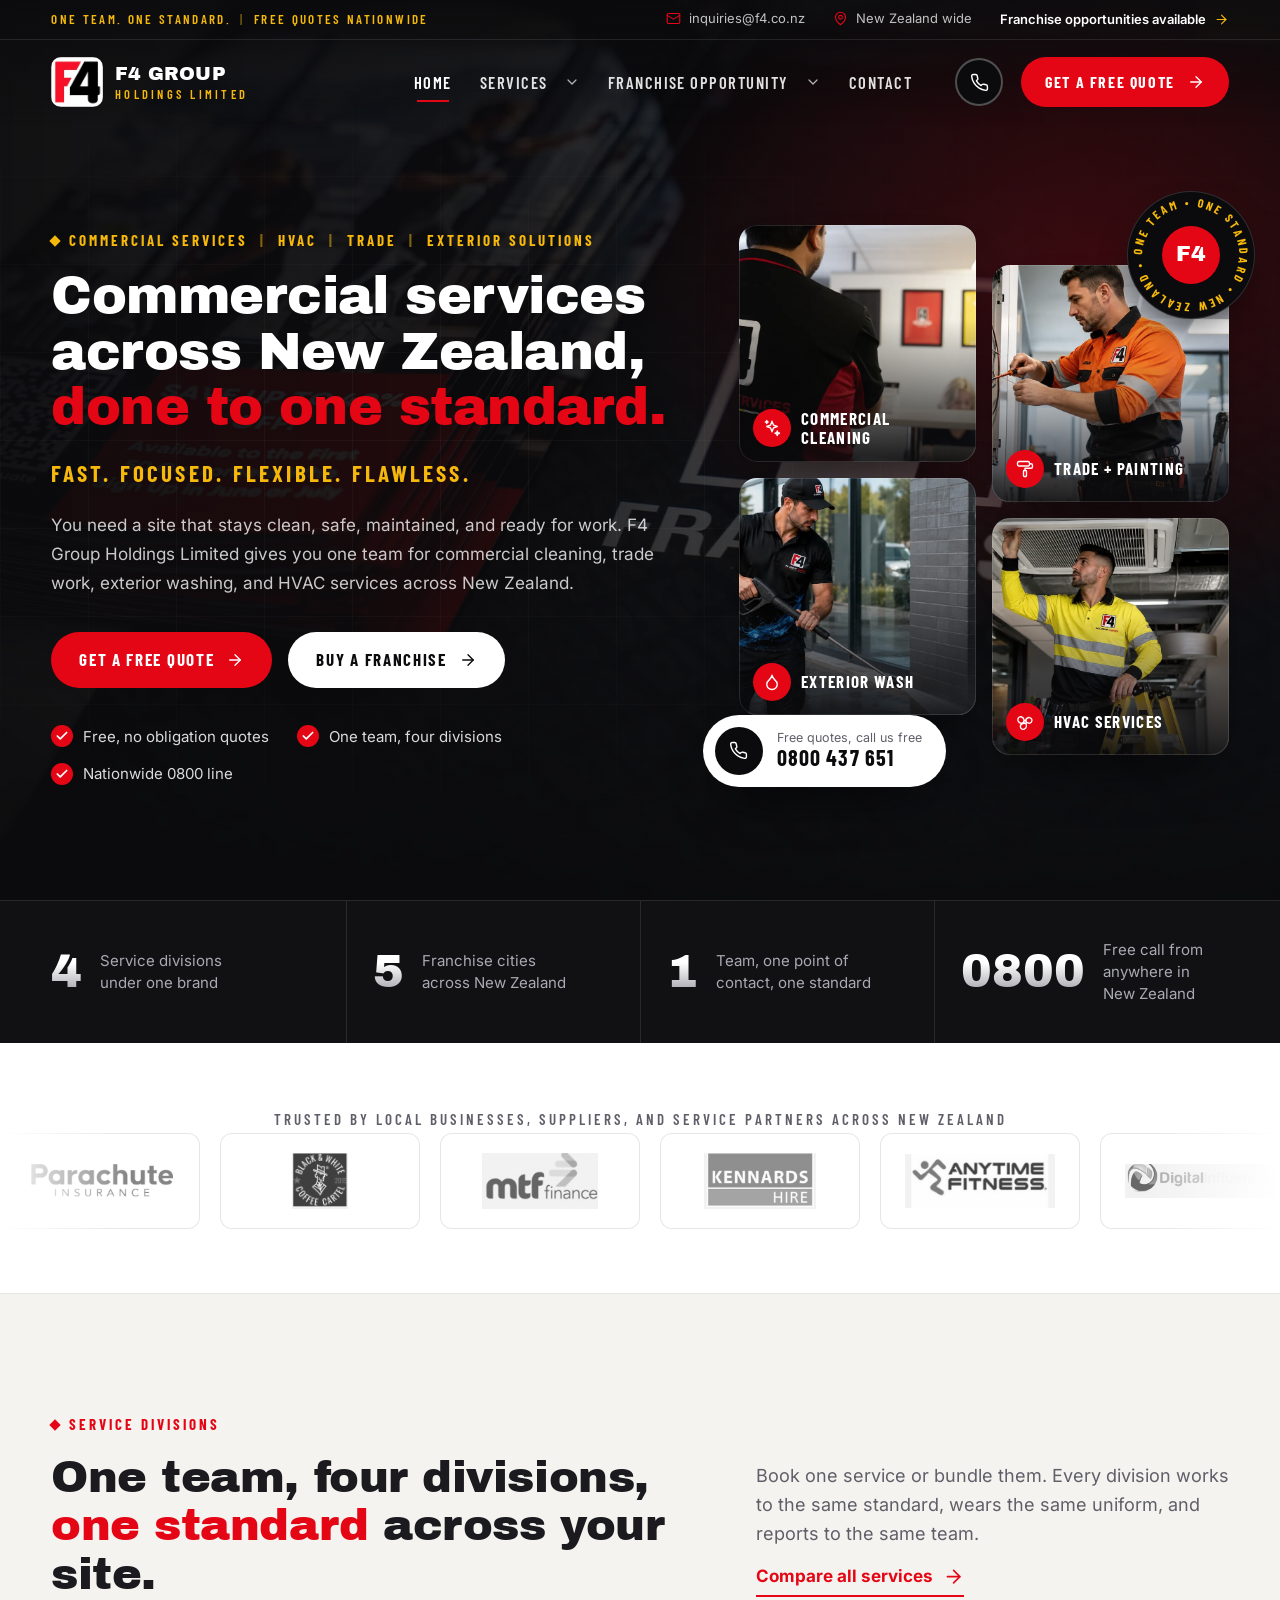
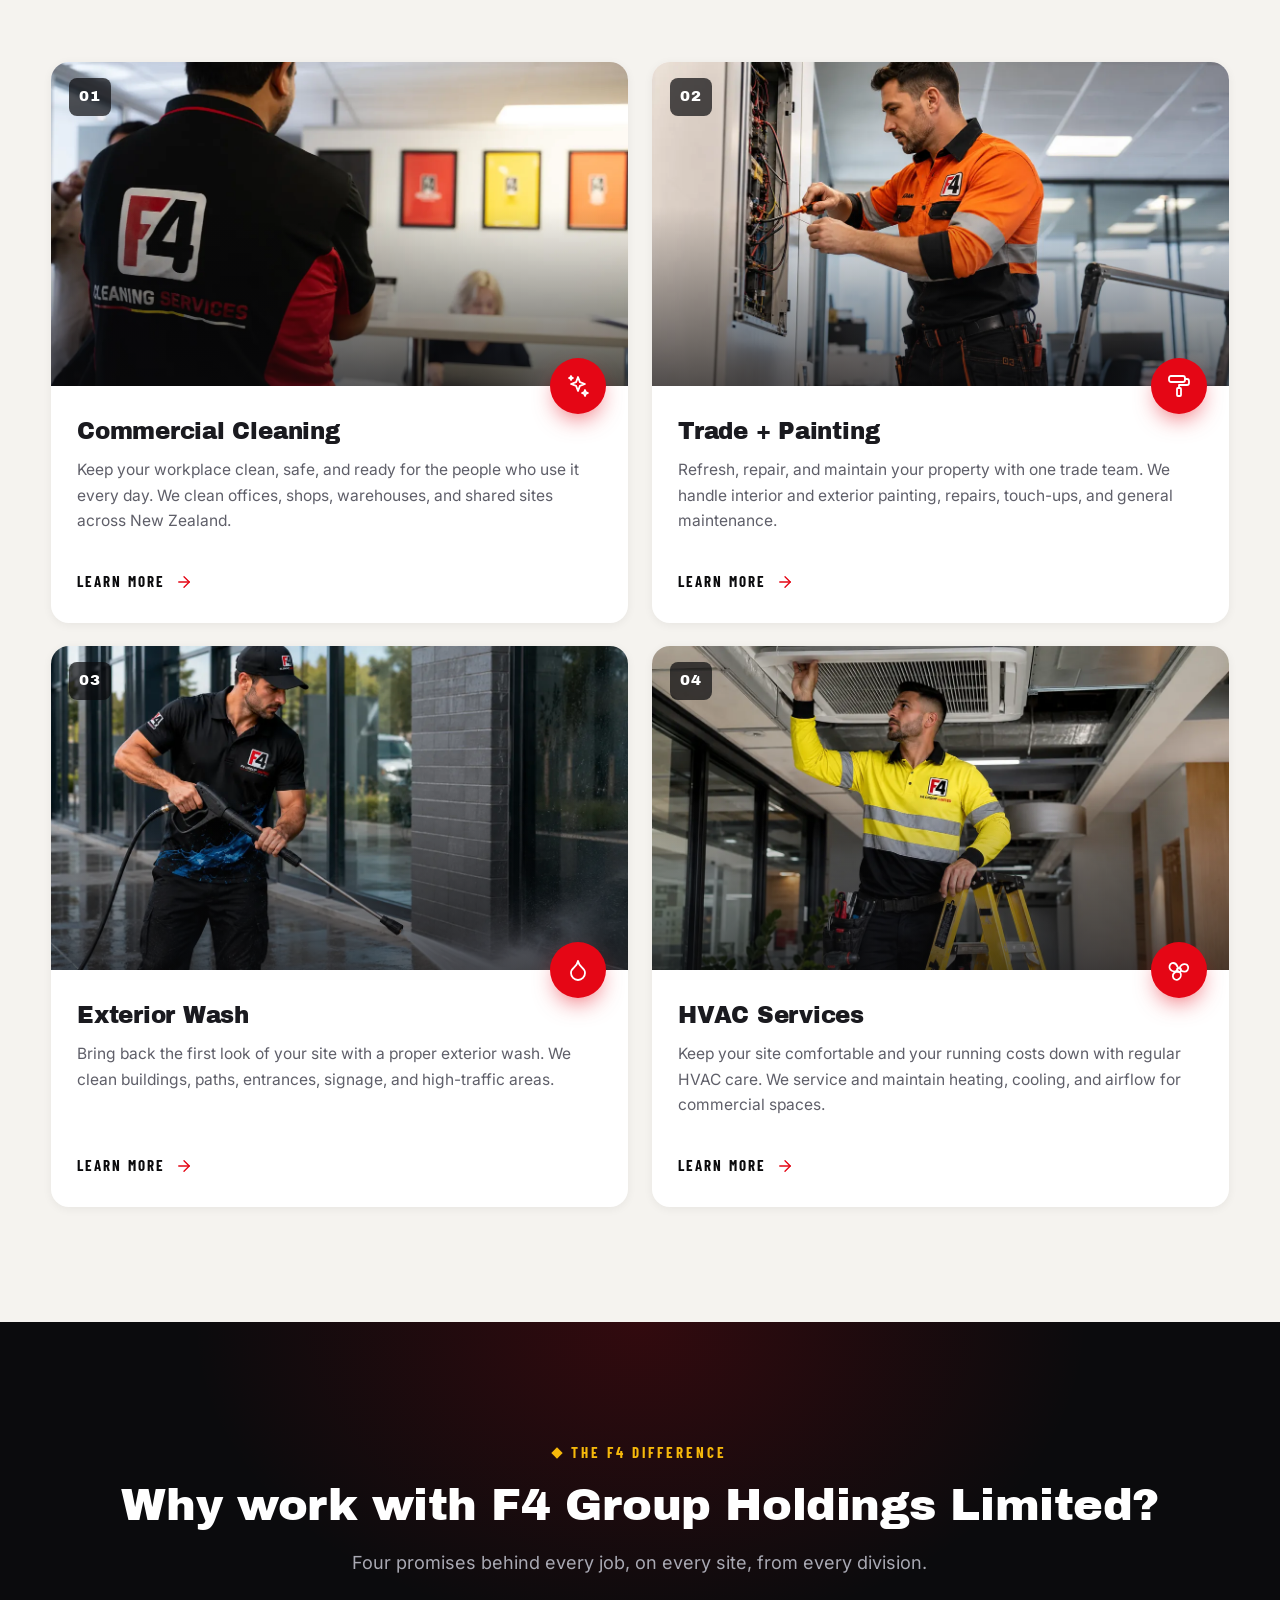
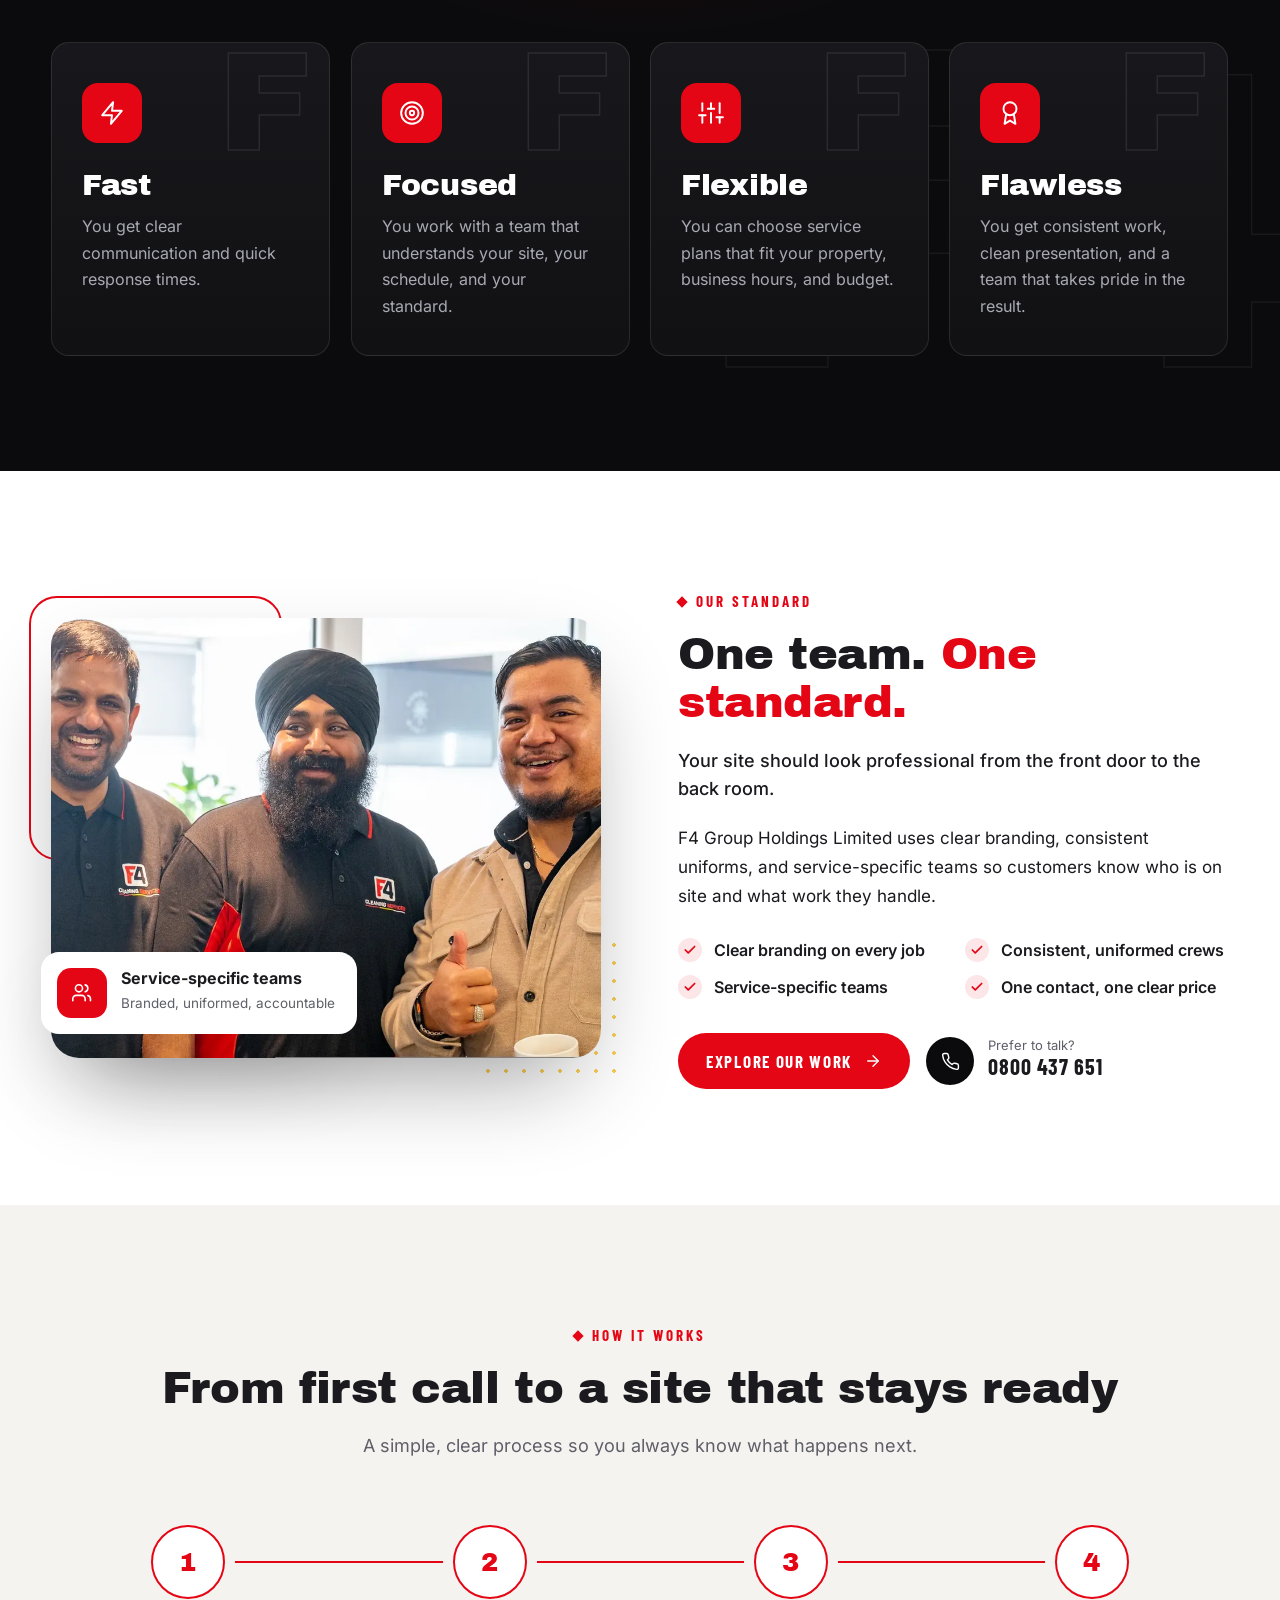
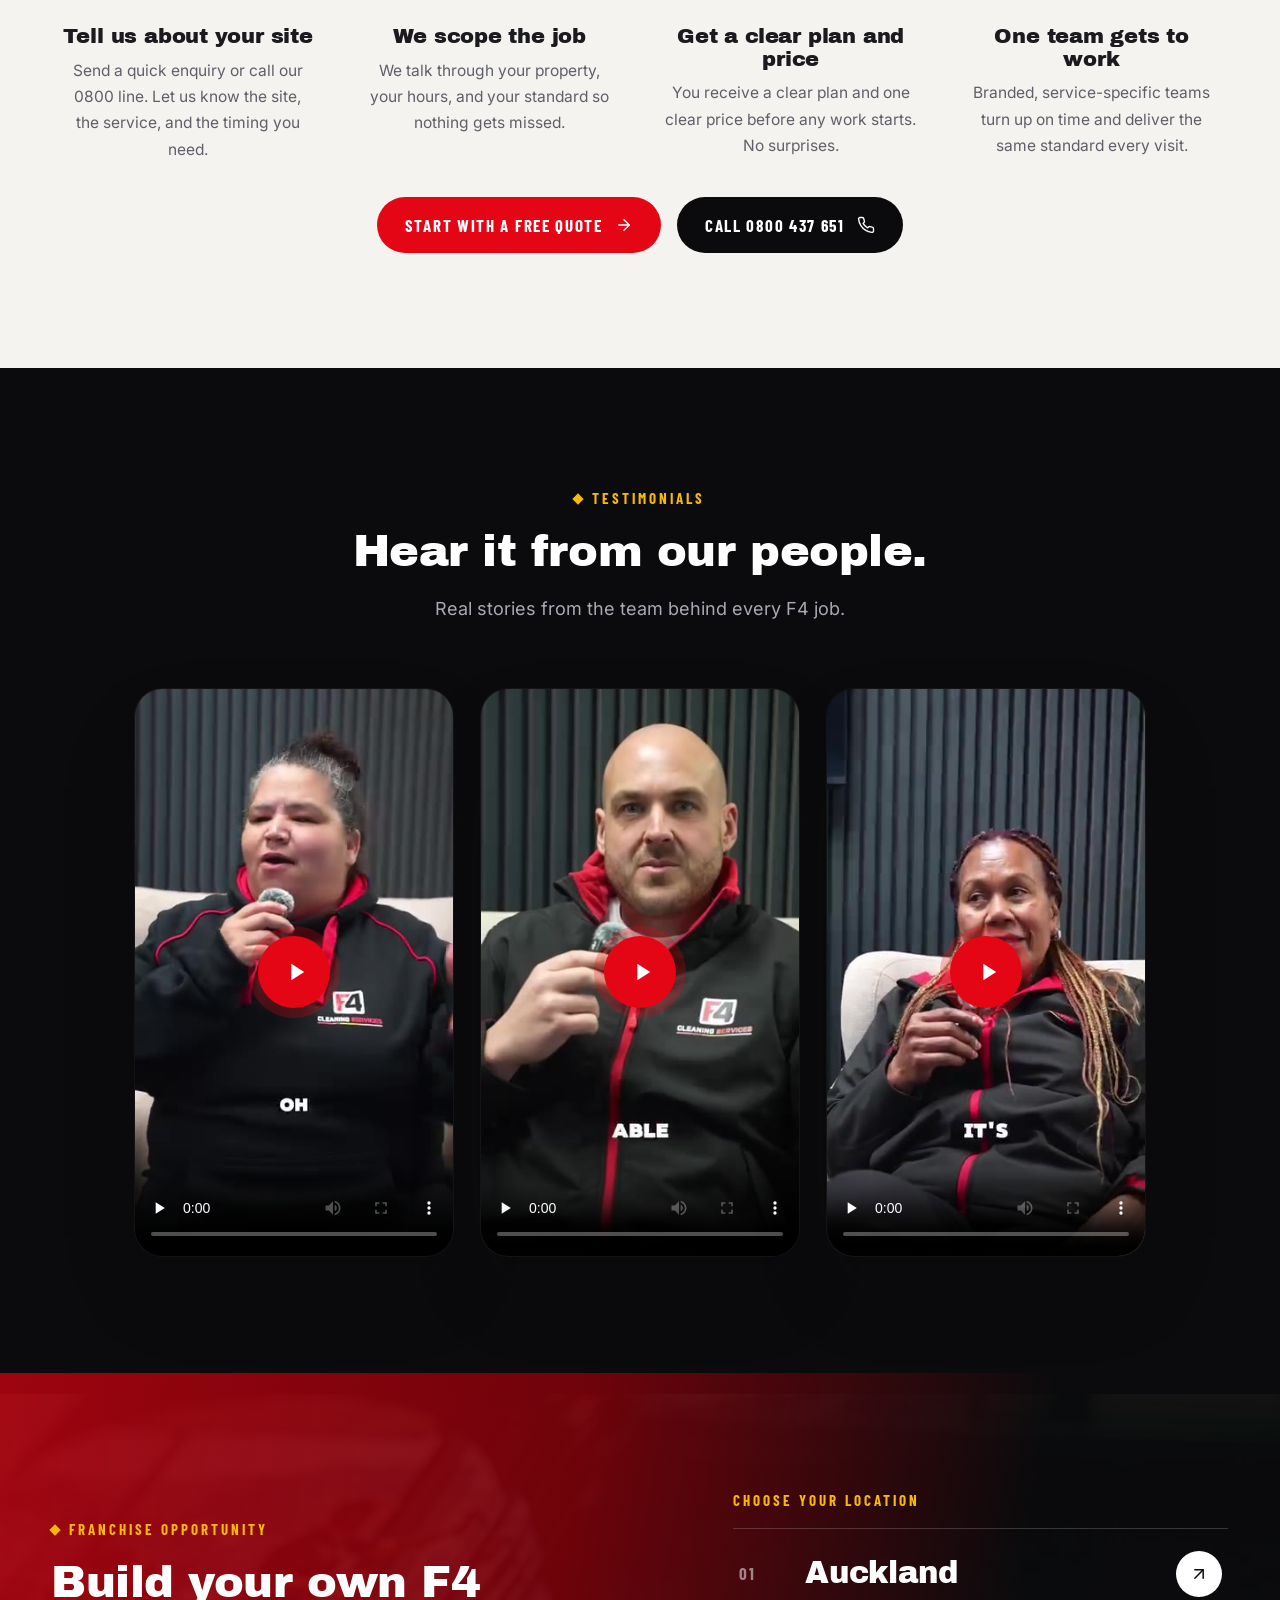
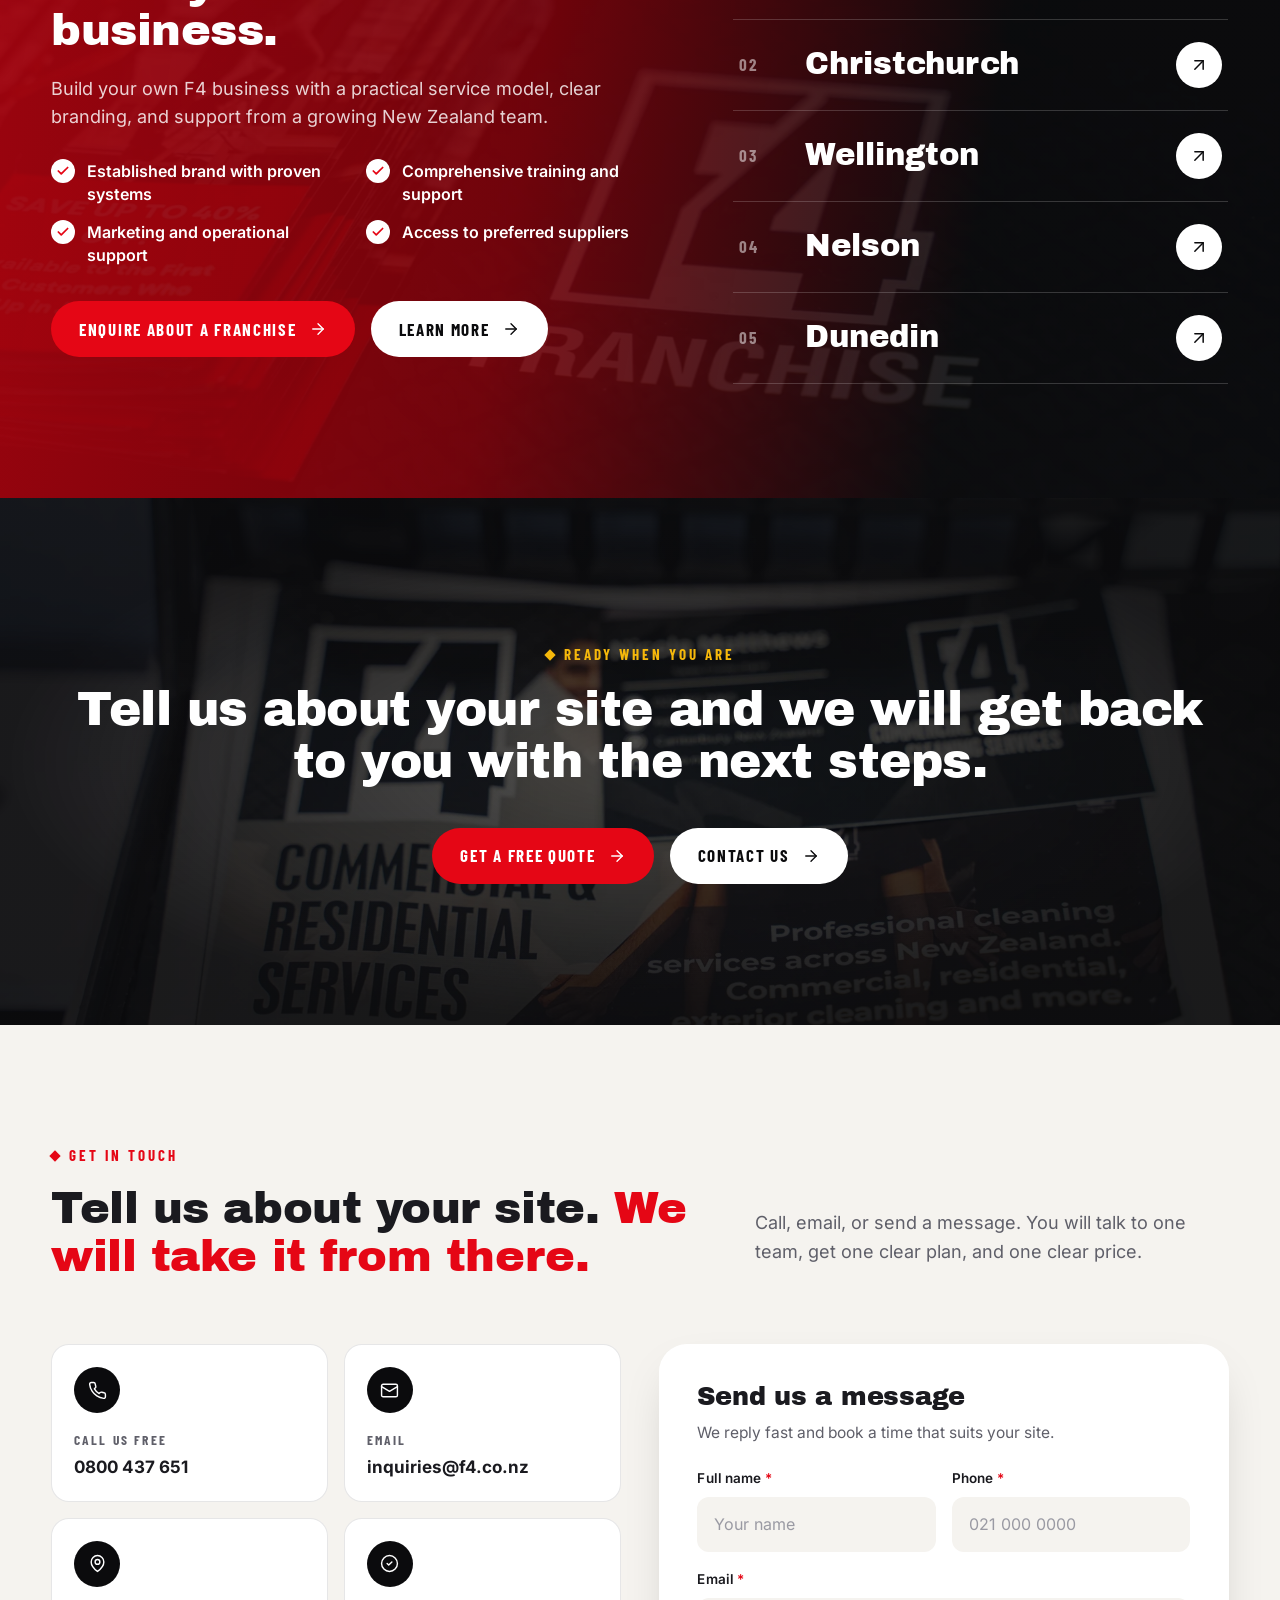
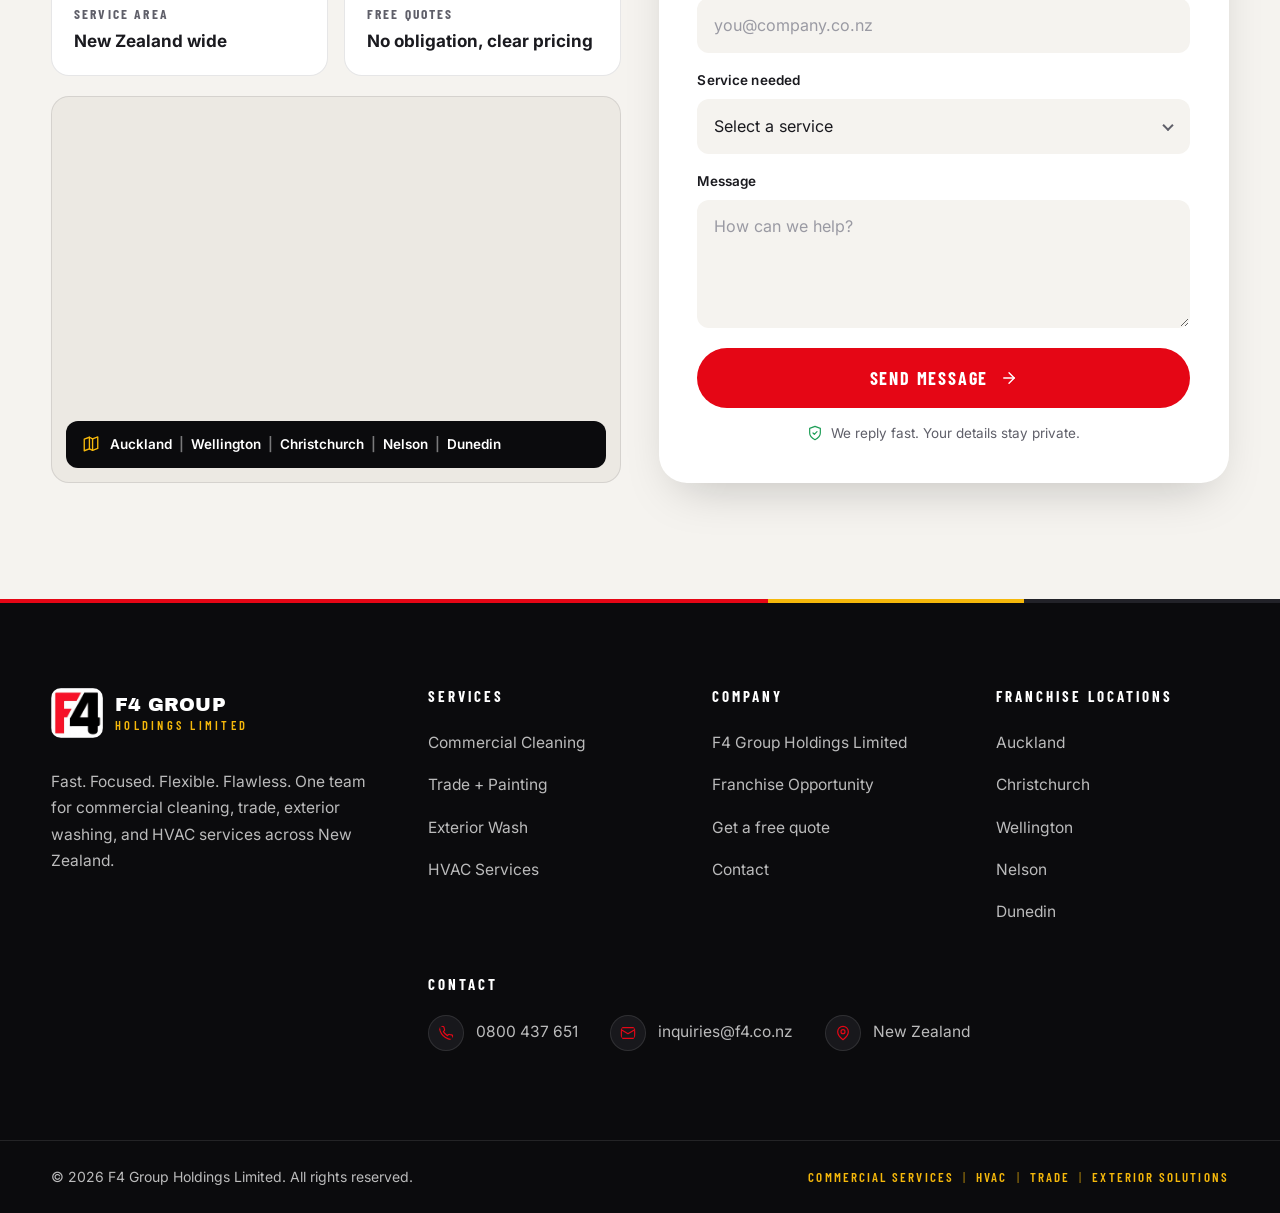
==== commit 54a31c5b: "Swap testimonial video and move male testimonial to middle" ====
--- a/docs/index.html
+++ b/docs/index.html
@@ -428,12 +428,12 @@
 				<button type="button" class="video-card__play" aria-label="Play testimonial video 1"><svg width="28" height="28" viewBox="0 0 24 24" fill="currentColor" aria-hidden="true" focusable="false"><path d="M8 5v14l11-7z"/></svg></button>
 			</figure>
 			<figure class="video-card" data-reveal data-delay="1">
-				<video src="assets/video/testimonial-3.mp4" poster="assets/video/testimonial-3.jpg" preload="none" playsinline controls aria-label="F4 testimonial video 3"></video>
-				<button type="button" class="video-card__play" aria-label="Play testimonial video 3"><svg width="28" height="28" viewBox="0 0 24 24" fill="currentColor" aria-hidden="true" focusable="false"><path d="M8 5v14l11-7z"/></svg></button>
+				<video src="assets/video/testimonial-4.mp4" poster="assets/video/testimonial-4.jpg" preload="none" playsinline controls aria-label="F4 testimonial video 2"></video>
+				<button type="button" class="video-card__play" aria-label="Play testimonial video 2"><svg width="28" height="28" viewBox="0 0 24 24" fill="currentColor" aria-hidden="true" focusable="false"><path d="M8 5v14l11-7z"/></svg></button>
 			</figure>
 			<figure class="video-card" data-reveal data-delay="2">
-				<video src="assets/video/testimonial-4.mp4" poster="assets/video/testimonial-4.jpg" preload="none" playsinline controls aria-label="F4 testimonial video 4"></video>
-				<button type="button" class="video-card__play" aria-label="Play testimonial video 4"><svg width="28" height="28" viewBox="0 0 24 24" fill="currentColor" aria-hidden="true" focusable="false"><path d="M8 5v14l11-7z"/></svg></button>
+				<video src="assets/video/testimonial-5.mp4" poster="assets/video/testimonial-5.jpg" preload="none" playsinline controls aria-label="F4 testimonial video 3"></video>
+				<button type="button" class="video-card__play" aria-label="Play testimonial video 3"><svg width="28" height="28" viewBox="0 0 24 24" fill="currentColor" aria-hidden="true" focusable="false"><path d="M8 5v14l11-7z"/></svg></button>
 			</figure>
 		</div>
 	</div>
--- a/docs/assets/css/main.css
+++ b/docs/assets/css/main.css
@@ -1011,7 +1011,7 @@
 .comment-list { list-style: none; padding: 0 !important; }
 
 /* Testimonials */
-.testimonial-videos { display: grid; grid-template-columns: repeat(4, minmax(0, 320px)); justify-content: center; gap: clamp(16px, 2vw, 32px); margin-top: clamp(32px, 4vw, 56px); }
+.testimonial-videos { display: grid; grid-template-columns: repeat(3, minmax(0, 320px)); justify-content: center; gap: clamp(16px, 2vw, 32px); margin-top: clamp(32px, 4vw, 56px); }
 .video-card { position: relative; margin: 0; aspect-ratio: 9 / 16; border-radius: var(--radius-lg); overflow: hidden; background: #000; box-shadow: var(--shadow-lg); border: 1px solid rgba(255, 255, 255, 0.08); }
 .video-card video { display: block; width: 100%; height: 100%; object-fit: cover; }
 .video-card__play { position: absolute; top: 50%; left: 50%; width: 72px; height: 72px; margin: -36px 0 0 -36px; display: grid; place-items: center; padding: 0 0 0 4px; border: 0; border-radius: 50%; background: var(--red); color: #fff; cursor: pointer; box-shadow: 0 0 0 10px rgba(227, 6, 19, 0.25); transition: transform 0.3s, box-shadow 0.3s; }
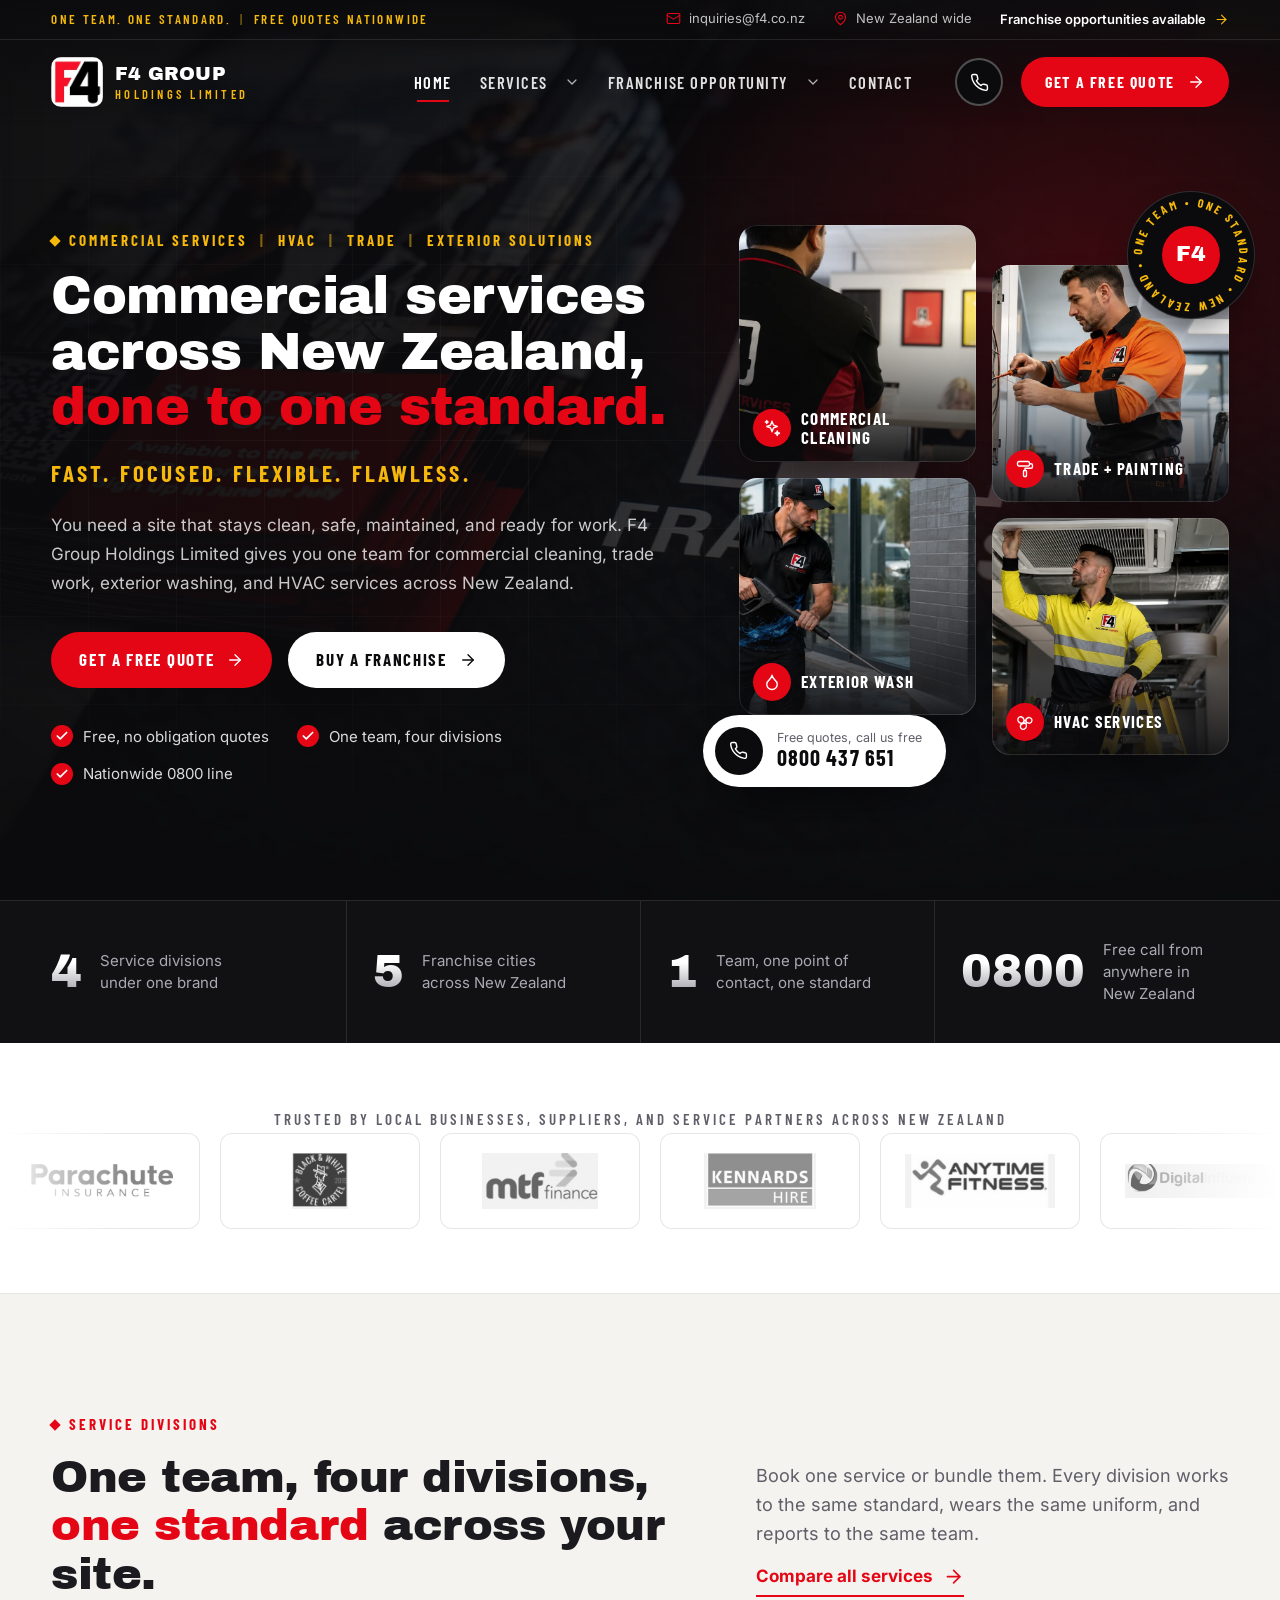
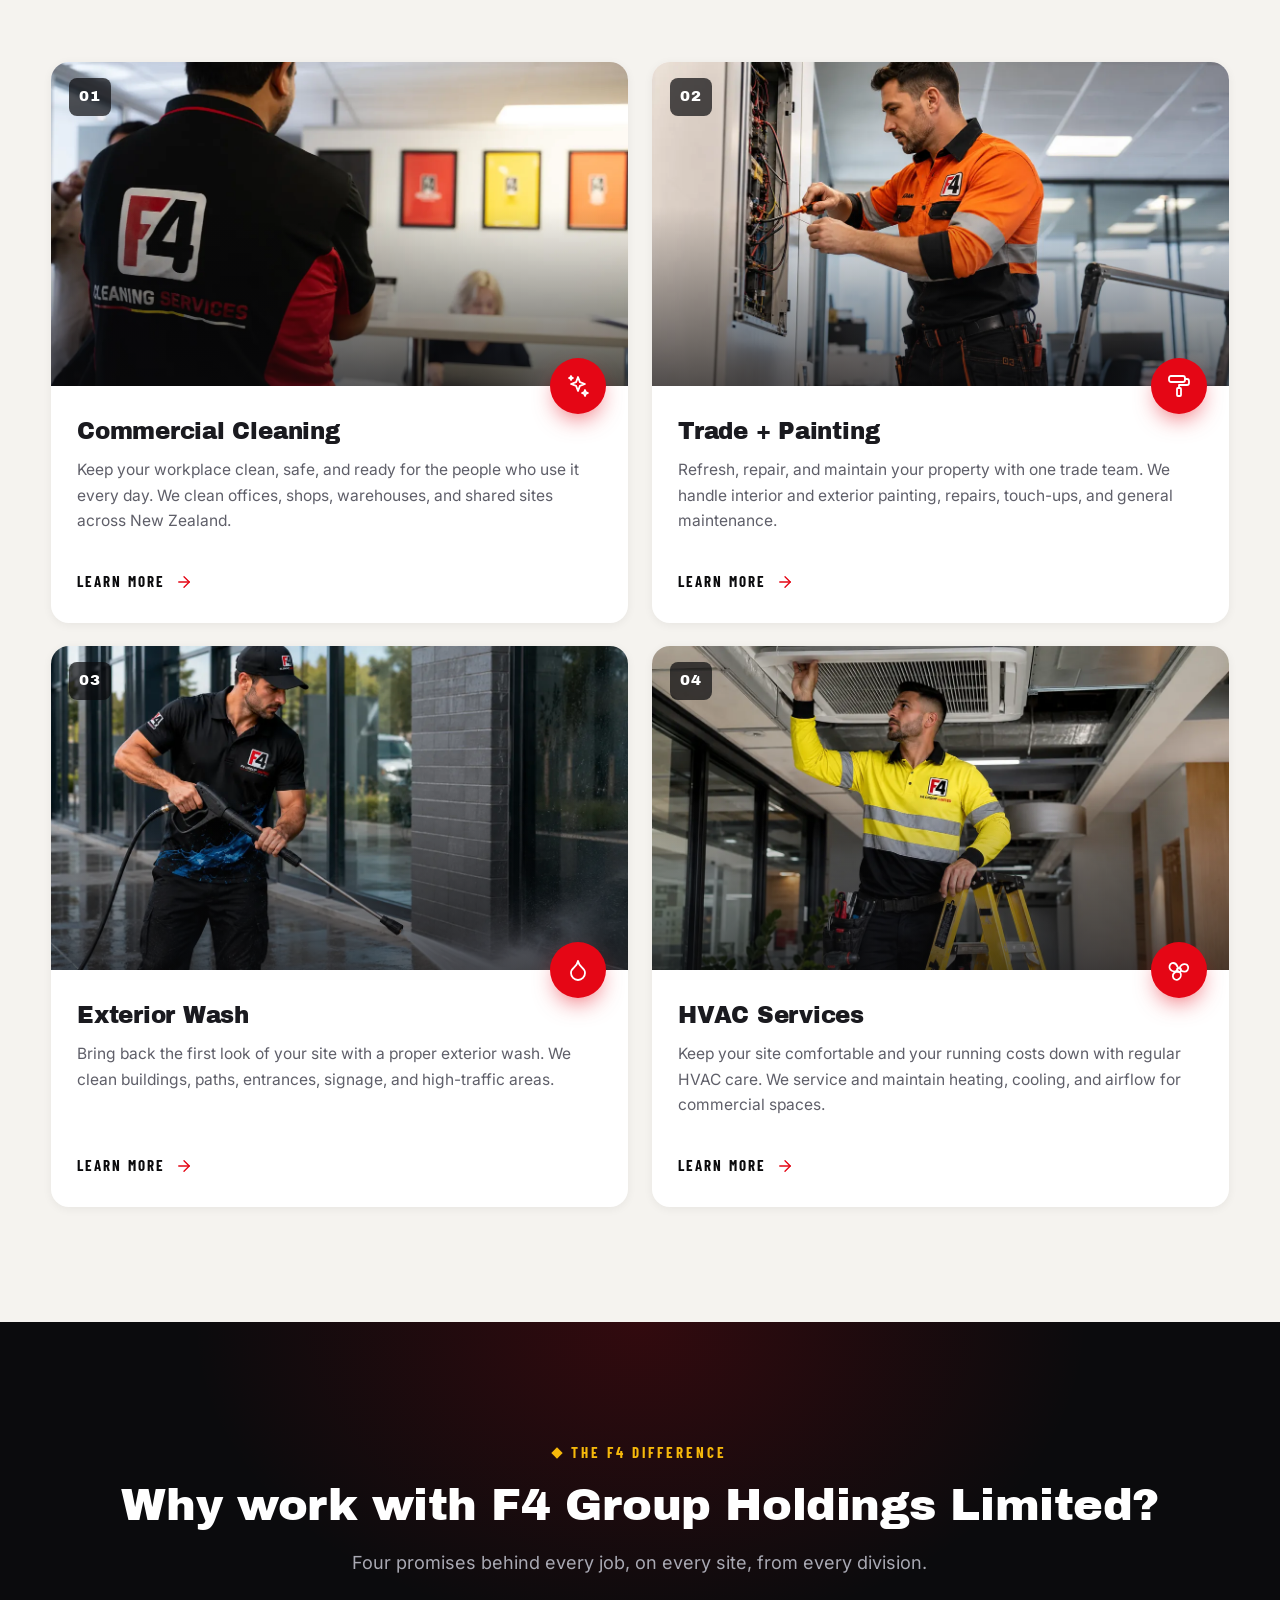
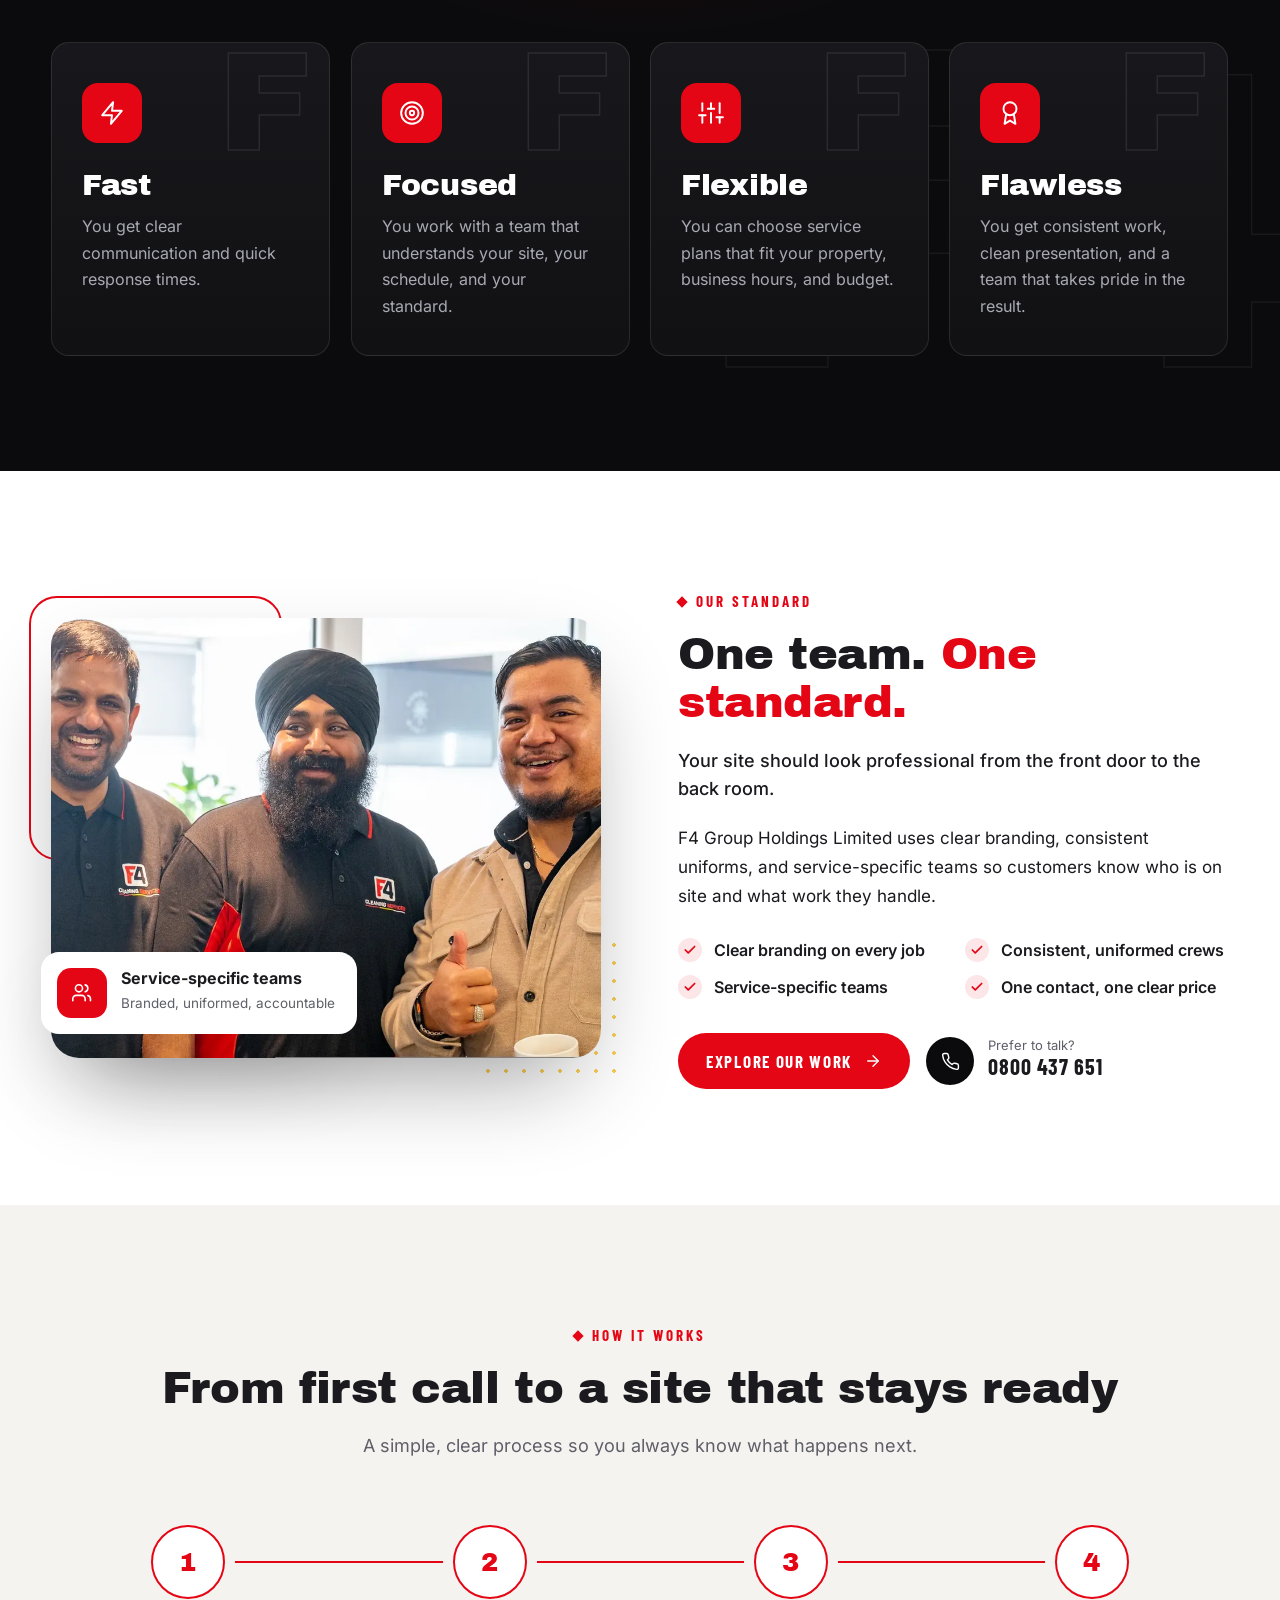
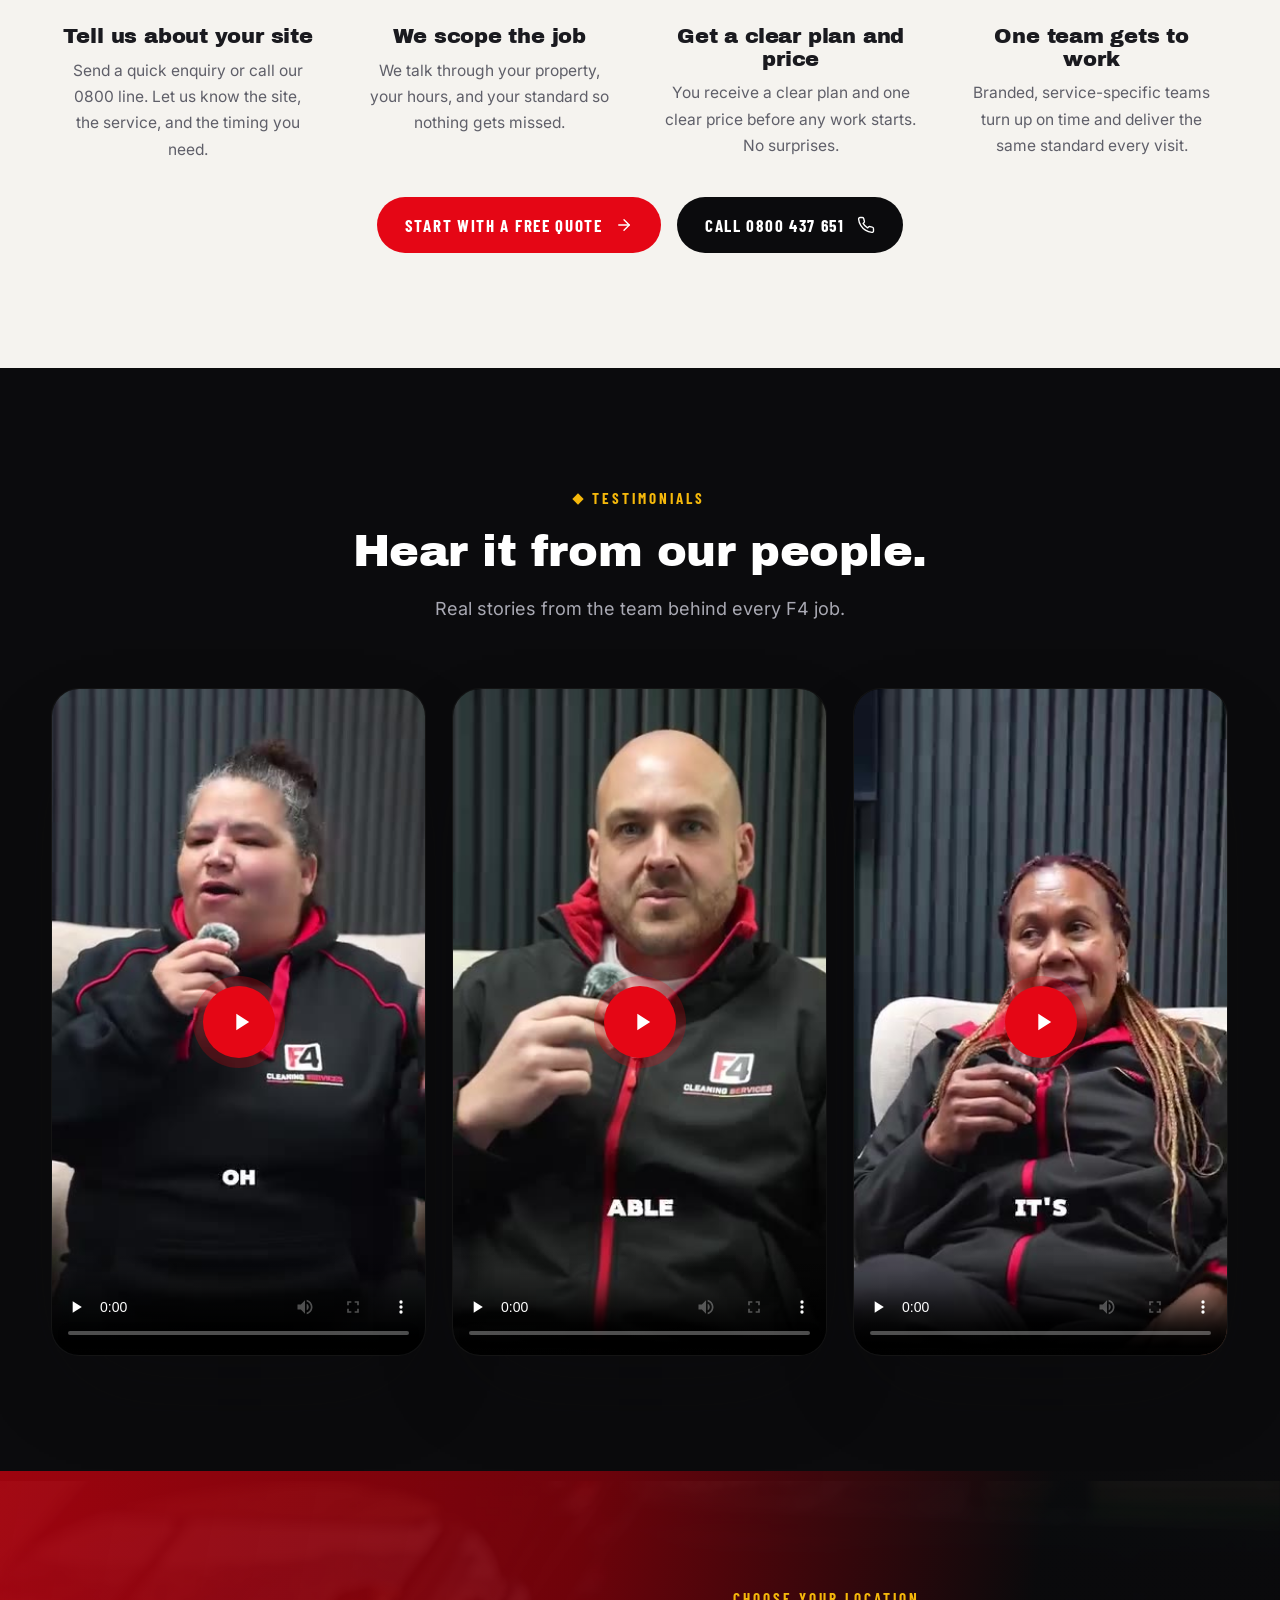
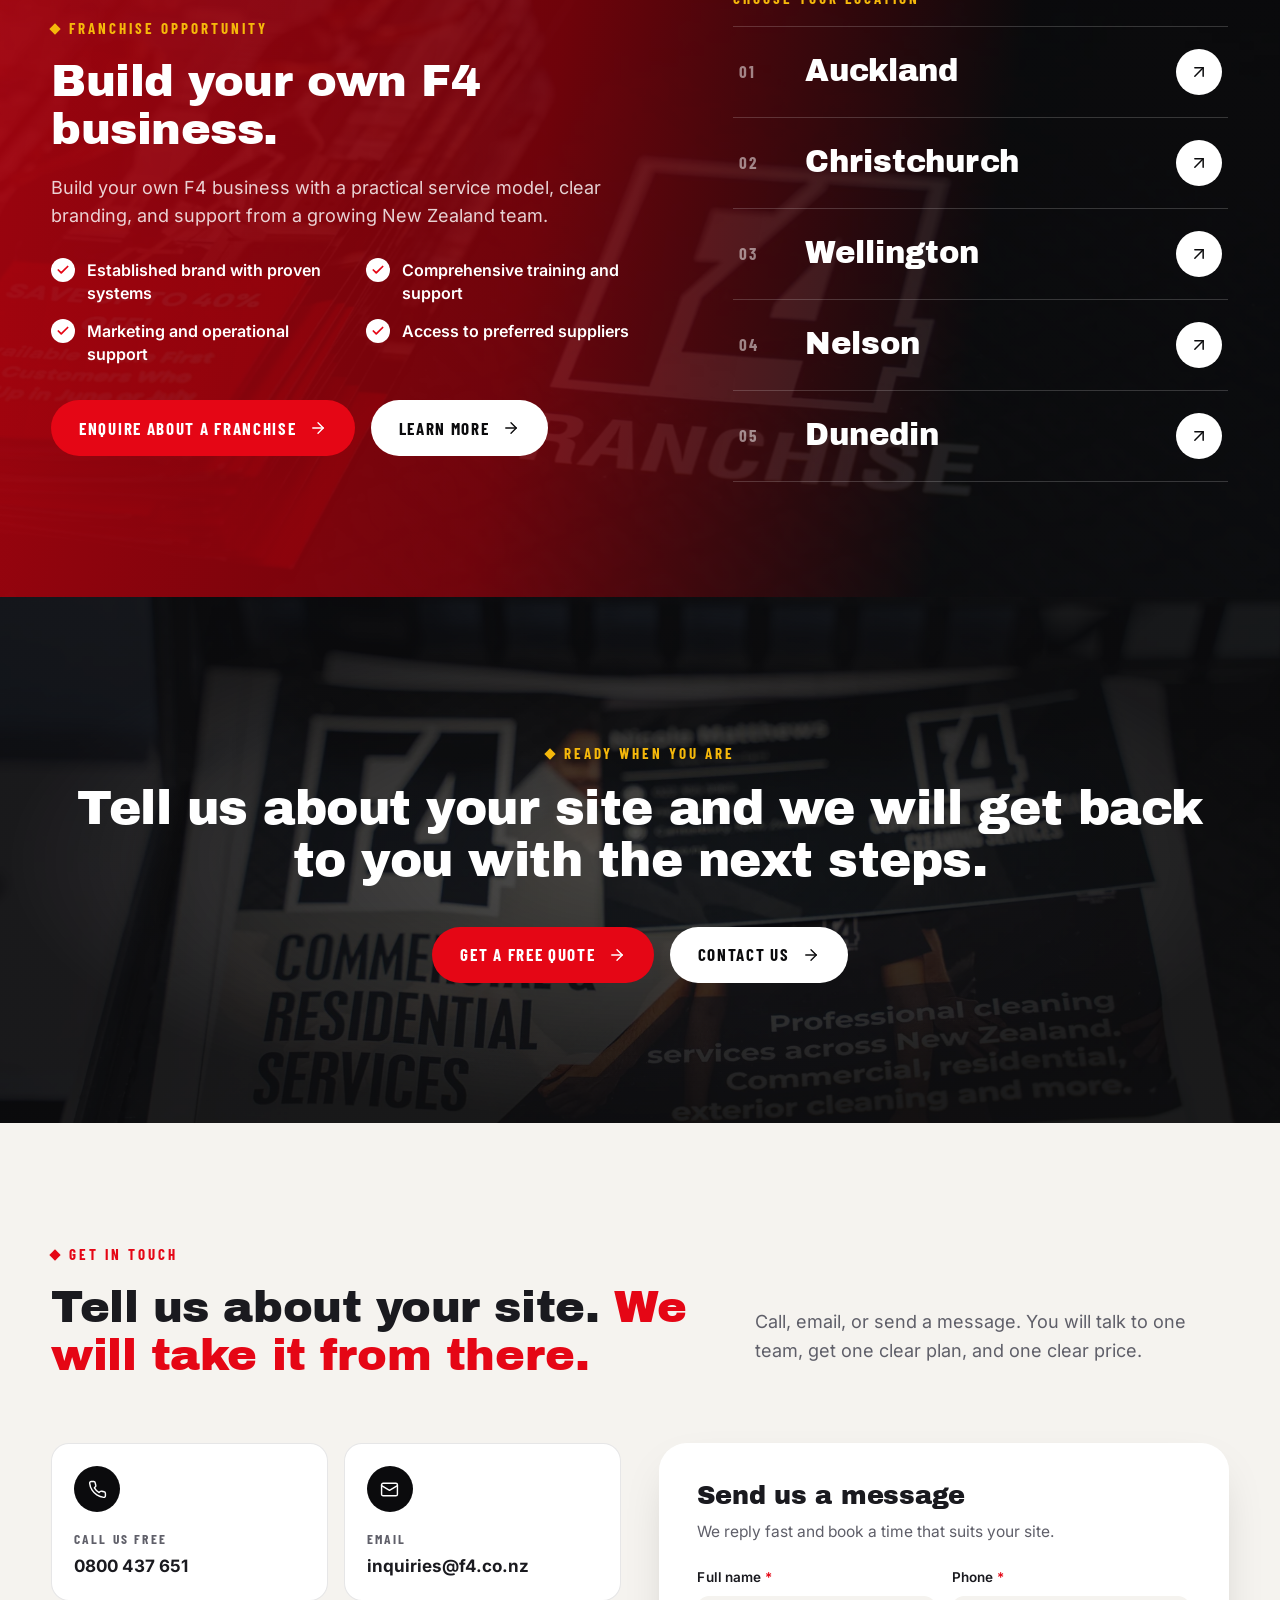
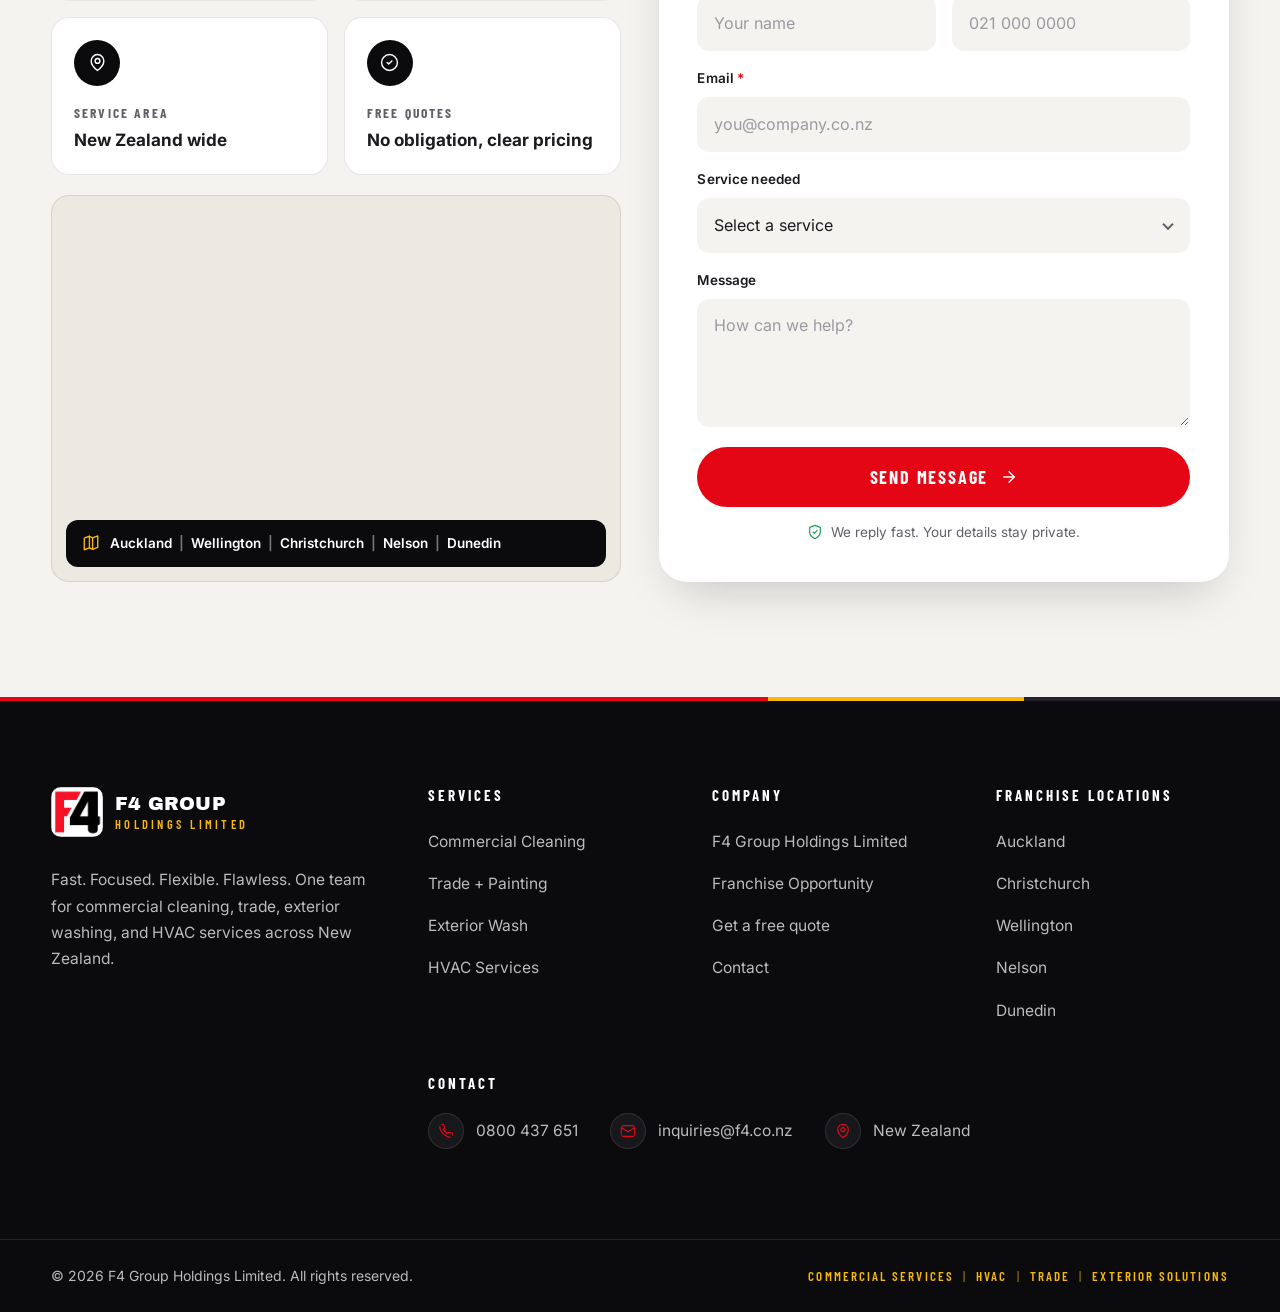
==== commit 4cbb1d82: "Point franchise link to bottom contact form" ====
--- a/docs/index.html
+++ b/docs/index.html
@@ -465,7 +465,7 @@
 									<li><svg class="icon icon-check " width="24" height="24" viewBox="0 0 24 24" fill="none" stroke="currentColor" stroke-width="1.8" stroke-linecap="round" stroke-linejoin="round" aria-hidden="true" focusable="false"><path d="M20 6 9 17l-5-5"/></svg>Access to preferred suppliers</li>
 							</ul>
 			<div class="btn-row">
-				<a class="btn btn--red" href="franchise-opportunity.html#enquire" ><span>Enquire about a franchise</span><svg class="icon icon-arrow-right " width="24" height="24" viewBox="0 0 24 24" fill="none" stroke="currentColor" stroke-width="1.8" stroke-linecap="round" stroke-linejoin="round" aria-hidden="true" focusable="false"><path d="M5 12h14"/><path d="m12 5 7 7-7 7"/></svg></a>				<a class="btn btn--white" href="franchise-opportunity.html" ><span>Learn more</span><svg class="icon icon-arrow-right " width="24" height="24" viewBox="0 0 24 24" fill="none" stroke="currentColor" stroke-width="1.8" stroke-linecap="round" stroke-linejoin="round" aria-hidden="true" focusable="false"><path d="M5 12h14"/><path d="m12 5 7 7-7 7"/></svg></a>			</div>
+				<a class="btn btn--red" href="franchise-opportunity.html#contact-us" ><span>Enquire about a franchise</span><svg class="icon icon-arrow-right " width="24" height="24" viewBox="0 0 24 24" fill="none" stroke="currentColor" stroke-width="1.8" stroke-linecap="round" stroke-linejoin="round" aria-hidden="true" focusable="false"><path d="M5 12h14"/><path d="m12 5 7 7-7 7"/></svg></a>				<a class="btn btn--white" href="franchise-opportunity.html" ><span>Learn more</span><svg class="icon icon-arrow-right " width="24" height="24" viewBox="0 0 24 24" fill="none" stroke="currentColor" stroke-width="1.8" stroke-linecap="round" stroke-linejoin="round" aria-hidden="true" focusable="false"><path d="M5 12h14"/><path d="m12 5 7 7-7 7"/></svg></a>			</div>
 		</div>
 		<div class="franchise-band__cities" data-reveal="right">
 			<p class="cities-title">Choose your location</p>
--- a/docs/assets/css/main.css
+++ b/docs/assets/css/main.css
@@ -1011,14 +1011,14 @@
 .comment-list { list-style: none; padding: 0 !important; }
 
 /* Testimonials */
-.testimonial-videos { display: grid; grid-template-columns: repeat(3, minmax(0, 320px)); justify-content: center; gap: clamp(16px, 2vw, 32px); margin-top: clamp(32px, 4vw, 56px); }
+.testimonial-videos { display: grid; grid-template-columns: repeat(3, minmax(0, 1fr)); gap: clamp(16px, 2vw, 32px); margin-top: clamp(32px, 4vw, 56px); }
 .video-card { position: relative; margin: 0; aspect-ratio: 9 / 16; border-radius: var(--radius-lg); overflow: hidden; background: #000; box-shadow: var(--shadow-lg); border: 1px solid rgba(255, 255, 255, 0.08); }
 .video-card video { display: block; width: 100%; height: 100%; object-fit: cover; }
 .video-card__play { position: absolute; top: 50%; left: 50%; width: 72px; height: 72px; margin: -36px 0 0 -36px; display: grid; place-items: center; padding: 0 0 0 4px; border: 0; border-radius: 50%; background: var(--red); color: #fff; cursor: pointer; box-shadow: 0 0 0 10px rgba(227, 6, 19, 0.25); transition: transform 0.3s, box-shadow 0.3s; }
 .video-card__play:hover, .video-card__play:focus-visible { transform: scale(1.08); box-shadow: 0 0 0 14px rgba(227, 6, 19, 0.3); }
 .video-card.is-playing .video-card__play { opacity: 0; pointer-events: none; }
 @media (max-width: 1000px) {
-	.testimonial-videos { grid-template-columns: repeat(2, minmax(0, 320px)); }
+	.testimonial-videos { gap: 16px; }
 }
 @media (max-width: 640px) {
 	.testimonial-videos { display: flex; gap: 14px; overflow-x: auto; scroll-snap-type: x mandatory; -webkit-overflow-scrolling: touch; margin-left: -16px; margin-right: -16px; padding: 0 16px 8px; scroll-padding: 0 16px; scrollbar-width: none; }
